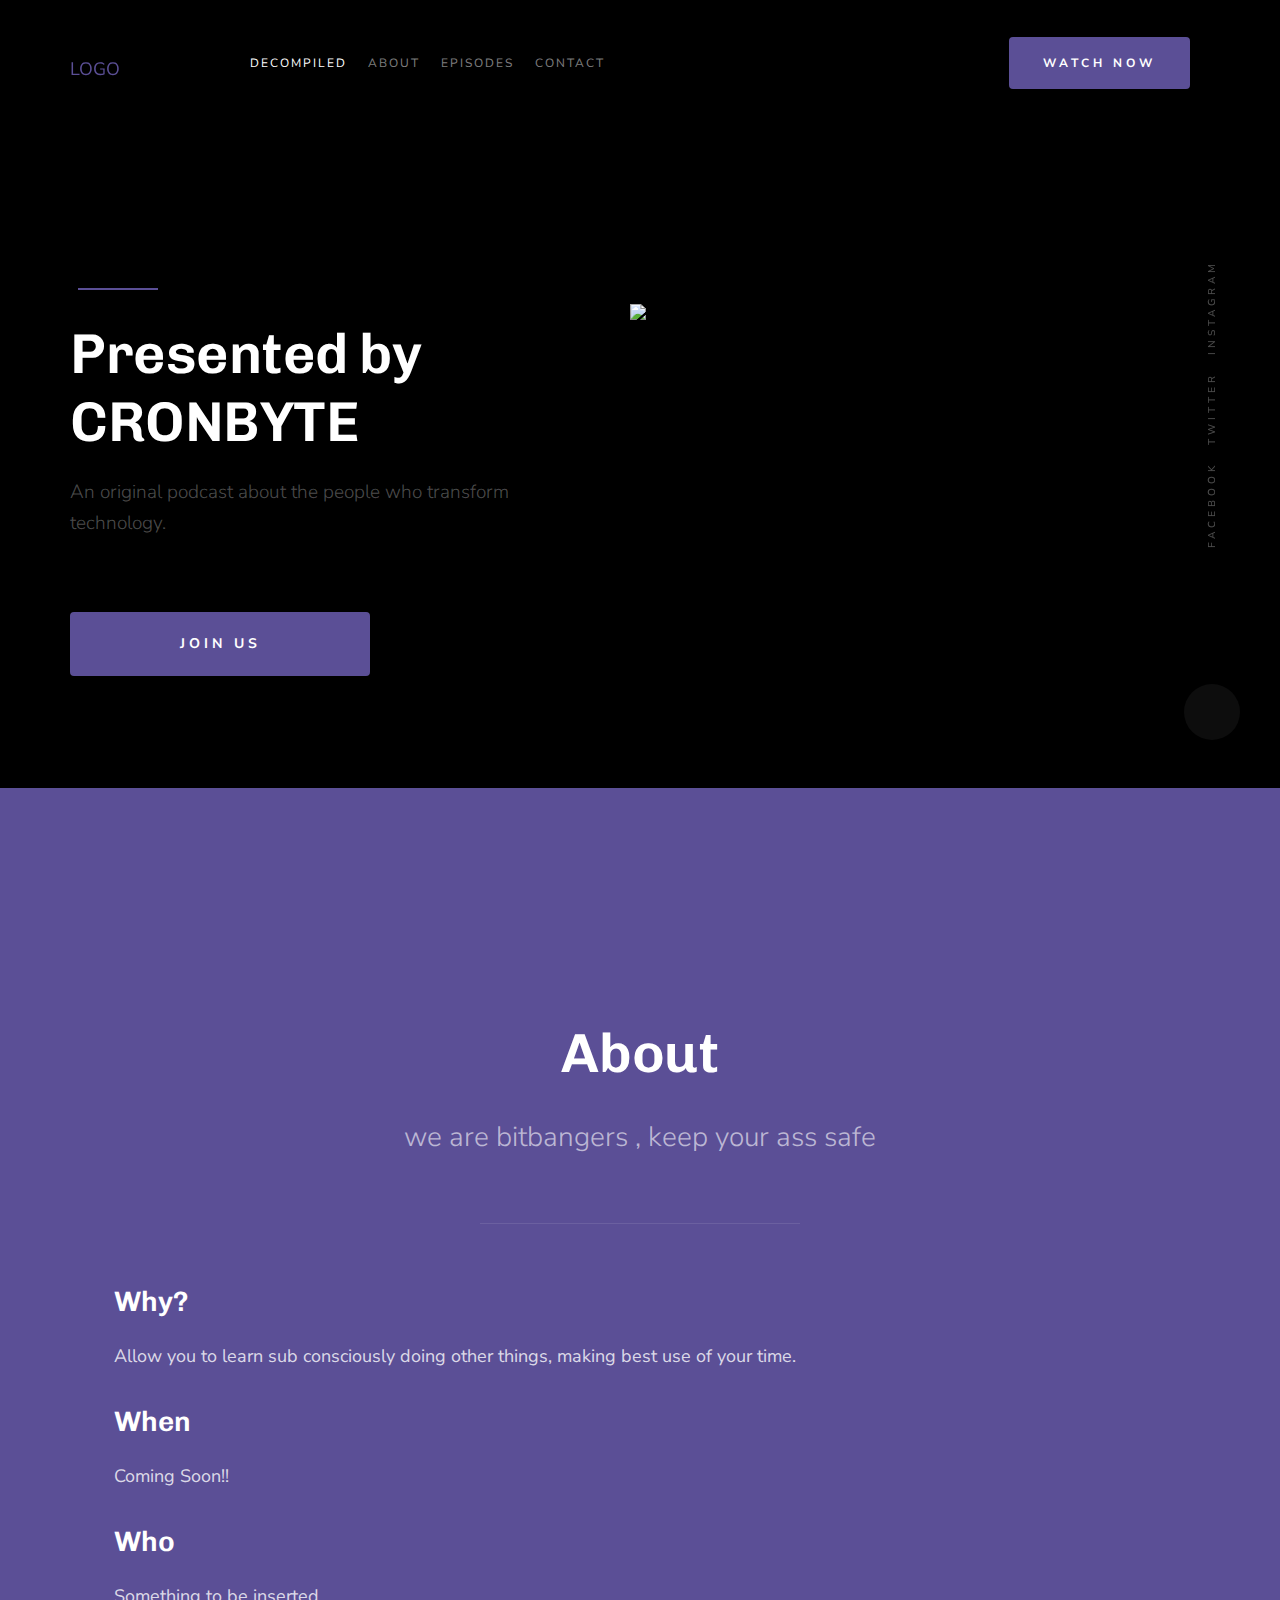
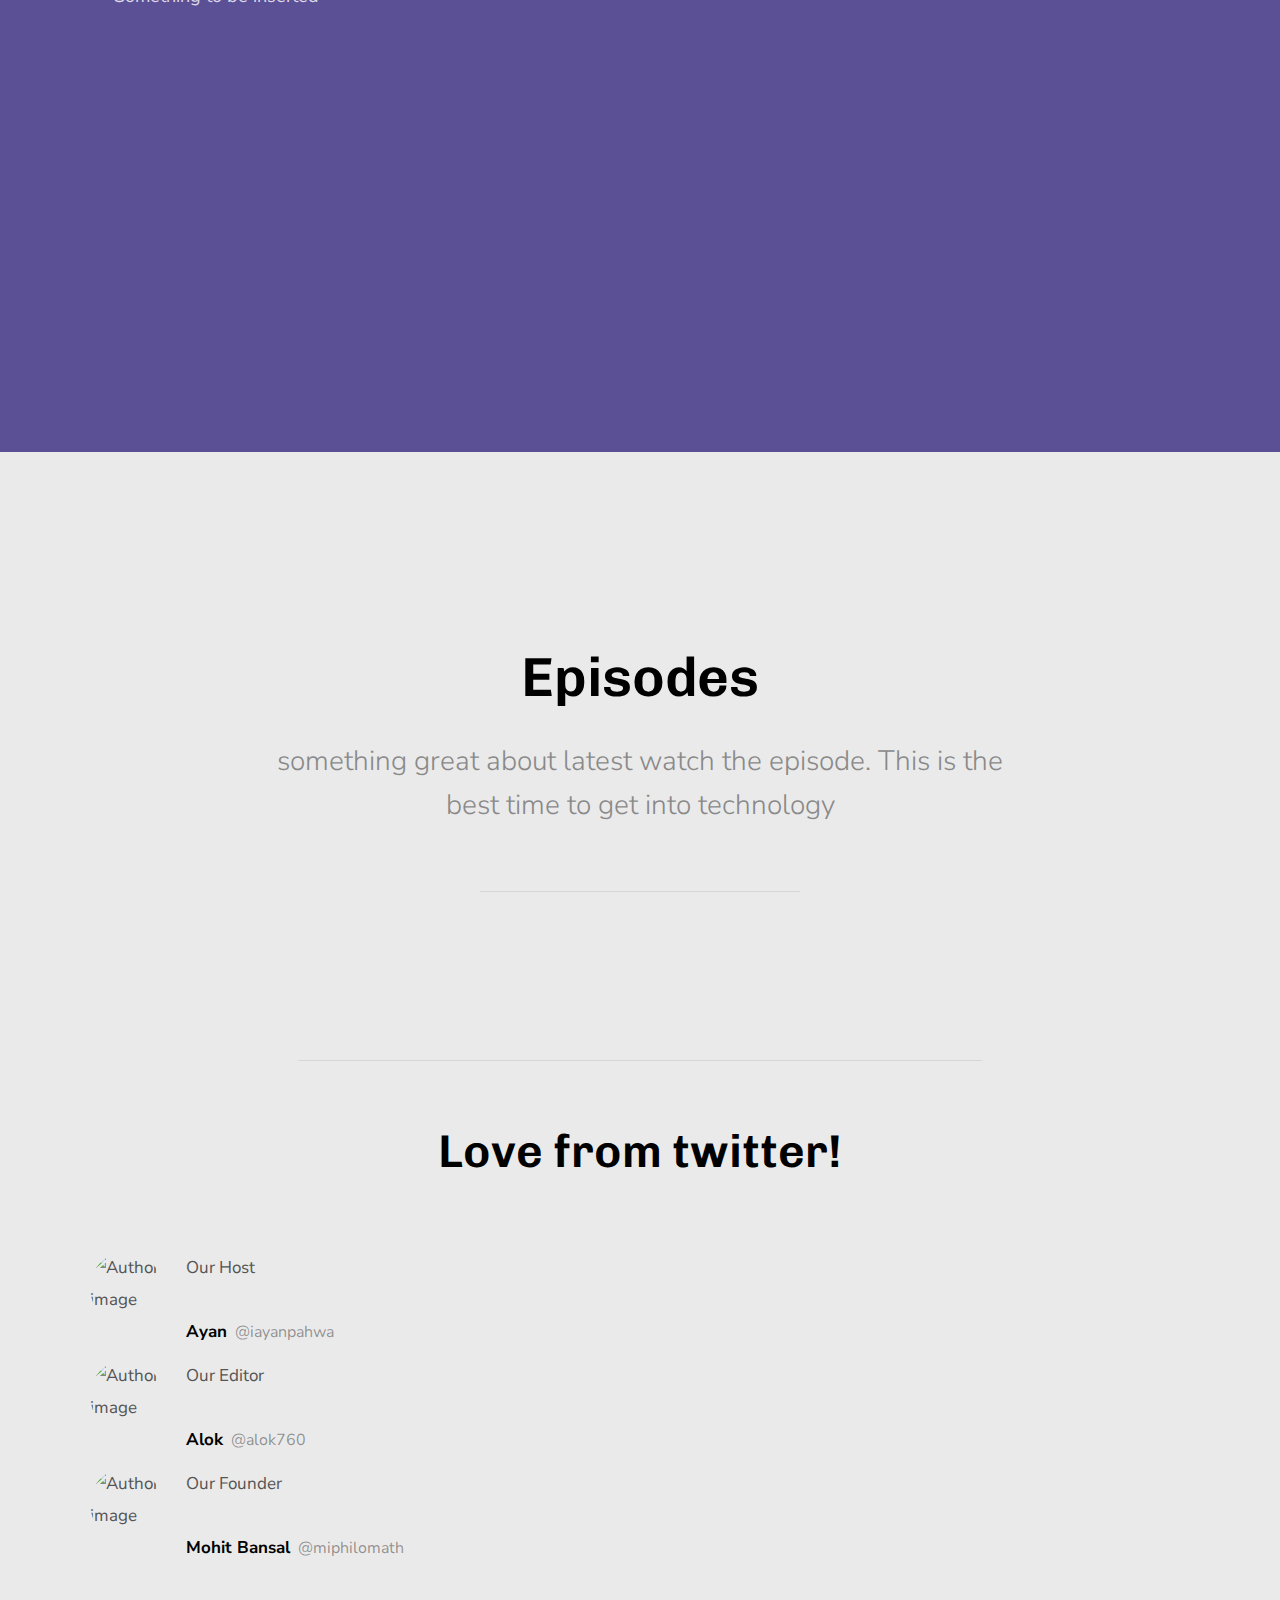
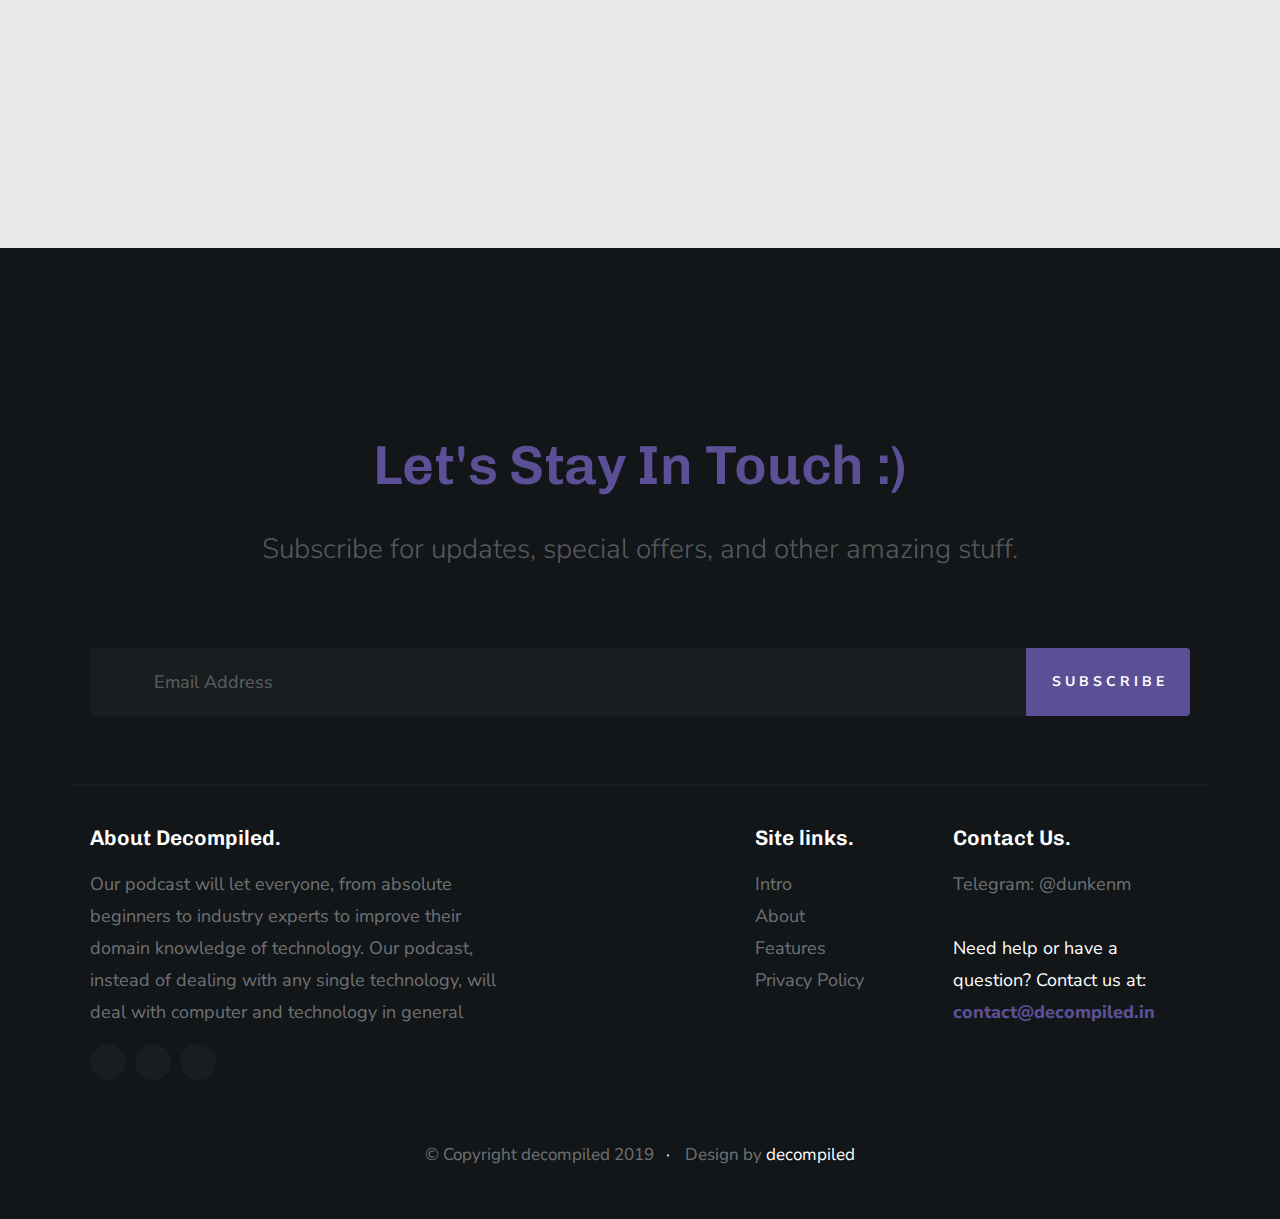
==== index.html @ 75416f49 "Social media Links hyperlinked" ====
<!DOCTYPE html>
<html class="no-js" lang="en">
<head>

    <!--- hey you inspecter , you are ugly go home and play pupg------>
  <!--  ================================================== -->
    <meta charset="utf-8">
    <title>Decompiled</title>
    <meta name="description" content="">
    <meta name="author" content="">

    <!-- mobile specific metas
    ================================================== -->
    <meta name="viewport" content="width=device-width, initial-scale=1">

    <!-- CSS
    ================================================== -->
    <link rel="stylesheet" href="css/base.css">
    <link rel="stylesheet" href="css/vendor.css">
    <link rel="stylesheet" href="css/main.css">

    <!-- script
    ================================================== -->
    <script src="js/modernizr.js"></script>
    <script src="js/pace.min.js"></script>



</head>

<body id="top">

    <!-- preloader
    ================================================== -->
    <div id="preloader">
        <div id="loader" class="dots-jump">
            <div></div>
            <div></div>
            <div></div>
        </div>
    </div>


    <!-- header
    ================================================== -->
    <header class="s-header">

        <div class="row">
            <div class="header-logo">
                <a class="site-logo" href="index.html">
                  LOGO
                  <!--  <img src="images/logo.png" alt="Homepage">-->
                </a>
            </div>

            <nav class="header-nav-wrap">
                <ul class="header-main-nav">
                    <li class="current"><a class="smoothscroll" href="#home" title="intro">Decompiled</a></li>
                    <li><a class="smoothscroll" href="#about" title="about">About</a></li>
                    <li><a class="smoothscroll" href="#features" title="features">Episodes</a></li>

                    <li><a class="smoothscroll" href="#download" title="download">Contact</a></li>
                </ul>

                <div class="header-cta">
                    <a href="#download" class="btn btn--primary header-cta__btn smoothscroll">Watch now</a>
                </div>
            </nav> <!-- end header-nav-wrap -->

            <a class="header-menu-toggle" href="#"><span>Menu</span></a>
        </div>

    </header> <!-- end header -->


    <!-- home
    ================================================== -->
    <section id="home" class="s-home target-section" data-parallax="scroll" data-image-src="images/hero-bg.jpg" data-natural-width=3000 data-natural-height=2000 data-position-y=center>

        <div class="shadow-overlay"></div>

        <div class="home-content">

            <div class="row home-content__main">

                <div class="home-content__left">
                    <h1>
                      Presented by CRONBYTE
                    </h1>

                    <h3>
                      An original podcast about the people who transform technology.

                    </h3>

                    <div class="home-content__btn-wrap">
                        <a href="#download" class="btn btn--primary home-content__btn smoothscroll">
                            Join us
                        </a>
                    </div>
                </div> <!-- end home-content__left-->

                <div class="home-content__right">
                    <img src="images/logo.png" srcset="images/logo.png 1x, logo.png 2x">
                </div> <!-- end home-content__right -->

            </div> <!-- end home-content__main -->

            <ul class="home-content__social">
                <li><a href="https://www.facebook.com/groups/decompiled.pod">Facebook</a></li>
                <li><a href="https://www.twitter.com/decompiled_pod">twitter</a></li>
                <li><a href="https://www.instagram.com/decompiled_pod">Instagram</a></li>
            </ul>

        </div> <!-- end home-content -->

        <a href="#about" class="home-scroll smoothscroll">
            <span class="home-scroll__text">Scroll</span>
            <span class="home-scroll__icon"></span>
        </a>

    </section> <!-- end s-home -->


    <!-- about
    ================================================== -->
    <section id="about" class="s-about target-section">

        <div class="row section-header has-bottom-sep" data-aos="fade-up">
            <div class="col-full">
                <h1 class="display-1">
                    About
                </h1>
                <p class="lead">
                  we are bitbangers , keep your ass safe
                </p>
            </div>
        </div> <!-- end section-header -->

        <div class="row wide about-desc" data-aos="fade-up">

            <div class="col-full slick-slider about-desc__slider">

                <div class="about-desc__slide">
                    <h3 class="item-title"> Why?</h3>

                    <p>
                    Allow you to learn sub consciously doing other things, making best use of your time.
                    </p>
                </div>  <!-- end about-desc__slide -->

                <div class="about-desc__slide">
                    <h3 class="item-title">When</h3>

                    <p>
                    Coming Soon!!
                    </p>
                </div>  <!-- end about-desc__slide -->

                <div class="about-desc__slide">
                    <h3 class="item-title">Who</h3>

                    <p>
                    Something to be inserted
                    </p>
                </div>  <!-- end about-desc__slide -->

            </div> <!-- end about-desc__slider -->

        </div> <!-- end about-desc -->

    </section> <!-- end s-about -->


    <!-- about-how
    ================================================== -->


    <section id="features" class="s-features target-section">

        <div class="row section-header has-bottom-sep" data-aos="fade-up">
            <div class="col-full">
                <h1 class="display-1">
Episodes
                </h1>
                <p class="lead">
                  something great about latest watch the episode.
This is the best time to get into technology
                </p>
            </div>
        </div> <!-- end section-header -->

        <div class="row features block-1-3 block-m-1-2">






        </div> <!-- end features -->








        <div class="testimonials-wrap" data-aos="fade-up">

            <div class="row">
                <div class="col-full testimonials-header">
                    <h2 class="display-2"> Love from twitter!</h2>
                </div>
            </div>

            <div class="row testimonials">

                <div class="col-full slick-slider testimonials__slider">

                    <div class="testimonials__slide">
                        <img src="images/avatars/user-03.jpg" alt="Author image" class="testimonials__avatar">

                        <p>Our Host</p>

                        <div class="testimonials__author">
                            <span class="testimonials__name">Ayan</span>
                            <a href="https://www.twitter.com/iayanpahwa" class="testimonials__link">@iayanpahwa</a>
                        </div>
                    </div> <!-- end testimonials__slide -->

                    <div class="testimonials__slide">
                        <img src="images/avatars/user-05.jpg" alt="Author image" class="testimonials__avatar">

                        <p>Our Editor</p>

                        <div class="testimonials__author">
                            <span class="testimonials__name">Alok</span>
                            <a href="https://www.twitter.com/alok760" class="testimonials__link">@alok760</a>
                        </div>
                    </div> <!-- end testimonials__slide -->

                    <div class="testimonials__slide">
                        <img src="images/avatars/user-01.jpg" alt="Author image" class="testimonials__avatar">

                        <p>Our Founder</p>

                        <div class="testimonials__author">
                            <span class="testimonials__name">Mohit Bansal</span>
                            <a href="https://www.twitter.com/miphilomath" class="testimonials__link">@miphilomath</a>
                        </div>
                    </div> <!-- end testimonials__slide -->

                </div> <!-- end testimonials__slider -->

            </div> <!-- end testimonials -->

        </div> <!-- end testimonials-wrap -->

    </section> <!-- end s-features -->



    <section id="download" >
    </section>





    <!-- footer
    ================================================== -->
    <footer class="s-footer footer">


        <div class="row section-header align-center">
            <div class="col-full">
                <h1 class="display-1">
                    Let's Stay In Touch :)
                </h1>
                <p class="lead">
                Subscribe for updates, special offers, and other amazing stuff.
                </p>
            </div>
        </div> <!-- end section-header -->

        <div class="row footer__top">

            <div class="col-full footer__subscribe end">
                <div class="subscribe-form">
                    <form id="mc-form" class="group" novalidate="true">

                        <input type="email" value="" name="EMAIL" class="email" id="mc-email" placeholder="Email Address" required="">

                        <input type="submit" name="subscribe" value="Subscribe">

                        <label for="mc-email" class="subscribe-message"></label>

                    </form>
                </div>
            </div>

        </div> <!-- end footer__top -->

        <div class="row footer__bottom">

            <div class="footer__about col-five tab-full left">

                <h4>About Decompiled.</h4>

                <p>
                Our podcast will let everyone, from absolute beginners to industry experts to
                improve their domain knowledge of technology. Our podcast, instead of dealing with
                any single technology, will deal with computer and technology in general
                </p>

                <ul class="footer__social">
                    <li><a href="https://www.facebook.com/groups/decompiled.pod"><i class="fab fa-facebook-f" aria-hidden="true"></i></a></li>
                    <li><a href="https://www.instagram.com/decompiled_pod"><i class="fab fa-twitter" aria-hidden="true"></i></a></li>
                    <li><a href="https://www.twitter.com/decompiled_pod"><i class="fab fa-instagram" aria-hidden="true"></i></a></li>
                </ul>
            </div>

            <div class="col-five md-seven tab-full right end">
                <div class="row">

                    <div class="footer__site-links col-five mob-full">
                        <h4>Site links.</h4>

                        <ul class="footer__site-links">
                            <li><a href="#home" class="smoothscroll">Intro</a></li>
                            <li><a href="#about" class="smoothscroll">About</a></li>
                            <li><a href="#features" class="smoothscroll">Features</a></li>

                            <li><a href="#0">Privacy Policy</a></li>
                        </ul>
                    </div>

                    <div class="footer__contact col-seven mob-full">
                        <h4>Contact Us.</h4>

                        <p>
                        <!-- Phone: (+63) 555 1212 <br> -->
                        Telegram: @dunkenm <a href="https://t.me/dunkenm">
                        </p>
                        <p>
                        Need help or have a question? Contact us at: <br>
                        <a href="mailto:contact@decompiled.in" class="footer__mail-link">contact@decompiled.in</a>
                        </p>
                    </div>

                </div>
            </div>

            <div class="col-full ss-copyright">
                <span>&copy; Copyright decompiled 2019</span>
                <span>Design by <a href="decompiled.in">decompiled</a></span>
            </div>

        </div> <!-- end footer__bottom -->

        <div class="go-top">
            <a class="smoothscroll" title="Back to Top" href="#top"></a>
        </div>

    </footer> <!-- end s-footer -->


    <!-- Java Script
    ================================================== -->
    <script src="js/jquery-3.2.1.min.js"></script>
    <script src="js/plugins.js"></script>
    <script src="js/main.js"></script>

</body>
---- css/base.css ----
@import url("https://fonts.googleapis.com/css?family=Nunito+Sans:300,400,500,600,700|Chivo:300,400,700,700i,900");
@import url("font-awesome/css/fontawesome-all.css");
@import url("micons/micons.css");



/* ===================================================================
 * # normalize
 * normalize.css v5.0.0 | MIT License |
 * github.com/necolas/normalize.css
 *
 * ------------------------------------------------------------------- */
html {
  font-family: sans-serif;
  line-height: 1.15;
  -ms-text-size-adjust: 100%;
  -webkit-text-size-adjust: 100%;
}

body {
  margin: 0;
}

article,
aside,
footer,
header,
nav,
section {
  display: block;
}

h1 {
  font-size: 2em;
  margin: 0.67em 0;
}

figcaption,
figure,
main {
  display: block;
}

figure {
  margin: 1em 40px;
}

hr {
  box-sizing: content-box;
  height: 0;
  overflow: visible;
}

pre {
  font-family: monospace, monospace;
  font-size: 1em;
}

a {
  background-color: transparent;
  -webkit-text-decoration-skip: objects;
}

a:active,
a:hover {
  outline-width: 0;
}

abbr[title] {
  border-bottom: none;
  text-decoration: underline;
  text-decoration: underline dotted;
}

b,
strong {
  font-weight: inherit;
}

b,
strong {
  font-weight: bolder;
}

code,
kbd,
samp {
  font-family: monospace, monospace;
  font-size: 1em;
}

dfn {
  font-style: italic;
}

mark {
  background-color: #ff0;
  color: #000;
}

small {
  font-size: 80%;
}

sub,
sup {
  font-size: 75%;
  line-height: 0;
  position: relative;
  vertical-align: baseline;
}

sub {
  bottom: -0.25em;
}

sup {
  top: -0.5em;
}

audio,
video {
  display: inline-block;
}

audio:not([controls]) {
  display: none;
  height: 0;
}

img {
  border-style: none;
}

svg:not(:root) {
  overflow: hidden;
}

button,
input,
optgroup,
select,
textarea {
  font-family: sans-serif;
  font-size: 100%;
  line-height: 1.15;
  margin: 0;
}

button,
input {
  overflow: visible;
}

button,
select {
  text-transform: none;
}

button,
html [type="button"],
[type="reset"],
[type="submit"] {
  -webkit-appearance: button;
}

button::-moz-focus-inner,
[type="button"]::-moz-focus-inner,
[type="reset"]::-moz-focus-inner,
[type="submit"]::-moz-focus-inner {
  border-style: none;
  padding: 0;
}

button:-moz-focusring,
[type="button"]:-moz-focusring,
[type="reset"]:-moz-focusring,
[type="submit"]:-moz-focusring {
  outline: 1px dotted ButtonText;
}

fieldset {
  border: 1px solid #c0c0c0;
  margin: 0 2px;
  padding: 0.35em 0.625em 0.75em;
}

legend {
  box-sizing: border-box;
  color: inherit;
  display: table;
  max-width: 100%;
  padding: 0;
  white-space: normal;
}

progress {
  display: inline-block;
  vertical-align: baseline;
}

textarea {
  overflow: auto;
}

[type="checkbox"],
[type="radio"] {
  box-sizing: border-box;
  padding: 0;
}

[type="number"]::-webkit-inner-spin-button,
[type="number"]::-webkit-outer-spin-button {
  height: auto;
}

[type="search"] {
  -webkit-appearance: textfield;
  outline-offset: -2px;
}

[type="search"]::-webkit-search-cancel-button,
[type="search"]::-webkit-search-decoration {
  -webkit-appearance: none;
}

::-webkit-file-upload-button {
  -webkit-appearance: button;
  font: inherit;
}

details,
menu {
  display: block;
}

summary {
  display: list-item;
}

canvas {
  display: inline-block;
}

template {
  display: none;
}

[hidden] {
  display: none;
}



/* ===================================================================
 * # basic/base setup styles
 *
 * ------------------------------------------------------------------- */
html {
  font-size: 62.5%;
  box-sizing: border-box;
}

*,
*::before,
*::after {
  box-sizing: inherit;
}

body {
  font-weight: normal;
  line-height: 1;
  word-wrap: break-word;
  text-rendering: optimizeLegibility;
  -webkit-overflow-scrolling: touch;
  -webkit-text-size-adjust: none;
}

body,
input,
button {
  -moz-osx-font-smoothing: grayscale;
  -webkit-font-smoothing: antialiased;
}


/* -------------------------------------------------------------------
 * ## Media
 * ------------------------------------------------------------------- */
img,
video {
  max-width: 100%;
  height: auto;
}


/* -------------------------------------------------------------------
 * ## Typography resets
 * ------------------------------------------------------------------- */
div, dl, dt, dd, ul, ol, li, h1, h2, h3, h4, h5, h6, pre, form, p, blockquote, th, td {
  margin: 0;
  padding: 0;
}

h1, h2, h3, h4, h5, h6 {
  -webkit-font-smoothing: auto;
  -webkit-font-smoothing: antialiased;
  -webkit-font-variant-ligatures: common-ligatures;
  -moz-font-variant-ligatures: common-ligatures;
  font-variant-ligatures: common-ligatures;
  text-rendering: optimizeLegibility;
}

em,
i {
  font-style: italic;
  line-height: inherit;
}

strong,
b {
  font-weight: bold;
  line-height: inherit;
}

small {
  font-size: 60%;
  line-height: inherit;
}

ol,
ul {
  list-style: none;
}

li {
  display: block;
}


/* -------------------------------------------------------------------
 * ## links
 * ------------------------------------------------------------------- */
a {
  text-decoration: none;
  line-height: inherit;
}

a img {
  border: none;
}


/* -------------------------------------------------------------------
 * ## inputs
 * ------------------------------------------------------------------- */
fieldset {
  margin: 0;
  padding: 0;
}

input[type="email"],
input[type="number"],
input[type="search"],
input[type="text"],
input[type="tel"],
input[type="url"],
input[type="password"],
textarea {
  -webkit-appearance: none;
  -moz-appearance: none;
  -ms-appearance: none;
  -o-appearance: none;
  appearance: none;
}



/* ===================================================================
 * # grid
 *
 * ------------------------------------------------------------------- */
.row {
  width: 89%;
  max-width: 1200px;
  margin: 0 auto;
}

.row:after {
  content: "";
  display: table;
  clear: both;
}

.row .row {
  width: auto;
  max-width: none;
  margin-left: -20px;
  margin-right: -20px;
}

/* column blocks
 * -------------------------------------- */
[class*="col-"] {
  float: left;
  padding: 0 20px;
}

[class*="col-"] + [class*="col-"].end {
  float: right;
}

.collapse > [class*="col-"],
[class*="col-"].collapse {
  padding: 0;
}

/* column width classes
 * -------------------------------------- */
.col-one {
  width: 8.33333%;
}

.col-two,
.col-1-6 {
  width: 16.66667%;
}

.col-three,
.col-1-4 {
  width: 25%;
}

.col-four,
.col-1-3 {
  width: 33.33333%;
}

.col-five {
  width: 41.66667%;
}

.col-six,
.col-1-2 {
  width: 50%;
}

.col-seven {
  width: 58.33333%;
}

.col-eight,
.col-2-3 {
  width: 66.66667%;
}

.col-nine,
.col-3-4 {
  width: 75%;
}

.col-ten,
.col-5-6 {
  width: 83.33333%;
}

.col-eleven {
  width: 91.66667%;
}

.col-twelve,
.col-full {
  width: 100%;
}


/* -------------------------------------------------------------------
 * ## medium size devices
 * ------------------------------------------------------------------- */
@media only screen and (max-width:1200px) {
  .row .row {
    margin-left: -16px;
    margin-right: -16px;
  }

  [class*="col-"] {
    padding: 0 16px;
  }

  .md-one {
    width: 8.33333%;
  }

  .md-two,
  .md-1-6 {
    width: 16.66667%;
  }

  .md-three,
  .md-1-4 {
    width: 25%;
  }

  .md-four,
  .md-1-3 {
    width: 33.33333%;
  }

  .md-five {
    width: 41.66667%;
  }

  .md-six,
  .md-1-2 {
    width: 50%;
  }

  .md-seven {
    width: 58.33333%;
  }

  .md-eight,
  .md-2-3 {
    width: 66.66667%;
  }

  .md-nine,
  .md-3-4 {
    width: 75%;
  }

  .md-ten,
  .md-5-6 {
    width: 83.33333%;
  }

  .md-eleven {
    width: 91.66667%;
  }

  .md-twelve,
  .md-full {
    width: 100%;
  }

}


/* -------------------------------------------------------------------
 * ## tablets
 * ------------------------------------------------------------------- */
@media only screen and (max-width:800px) {
  .row {
    width: 90%;
  }

  .tab-1-4 {
    width: 25%;
  }

  .tab-1-3 {
    width: 33.33333%;
  }

  .tab-1-2 {
    width: 50%;
  }

  .tab-2-3 {
    width: 66.66667%;
  }

  .tab-3-4 {
    width: 75%;
  }

  .tab-full {
    width: 100%;
  }

  .hide-on-tablet {
    display: none;
  }

}


/* -------------------------------------------------------------------
 * ## mobile devices
 * ------------------------------------------------------------------- */
@media only screen and (max-width:600px) {
  .row {
    width: auto;
    padding-left: 25px;
    padding-right: 25px;
  }

  .row .row {
    margin-left: -10px;
    margin-right: -10px;
    padding-left: 0;
    padding-right: 0;
  }

  [class*="col-"] {
    padding: 0 10px;
  }

  .mob-1-4 {
    width: 25%;
  }

  .mob-1-3 {
    width: 33.33333%;
  }

  .mob-1-2 {
    width: 50%;
  }

  .mob-2-3 {
    width: 66.66667%;
  }

  .mob-3-4 {
    width: 75%;
  }

  .mob-full {
    width: 100%;
  }

  .hide-on-mobile {
    display: none;
  }

}


/* -------------------------------------------------------------------
 * ## small mobile devices
 * ------------------------------------------------------------------- */

/* stack columns on small mobile devices
 * ------------------------------------------------------------------- */
@media only screen and (max-width:400px) {
  .row .row {
    margin-left: 0;
    margin-right: 0;
  }

  [class*="col-"]:not(.col-block) {
    width: 100% !important;
    float: none !important;
    clear: both !important;
    margin-left: 0;
    margin-right: 0;
    padding: 0;
  }

  [class*="col-"] + [class*="col-"].end {
    float: none;
  }

  .stack .col-block {
    width: 100% !important;
    float: none !important;
    clear: both !important;
    margin-left: 0;
    margin-right: 0;
    padding: 0;
  }

}



/* ===================================================================
 * # block grids
 * ------------------------------------------------------------------- */

/* Equally-sized columns define at row level
 * ------------------------------------------------------------------- */
[class*="block-"]:after {
  content: "";
  display: table;
  clear: both;
}

.block-1-6 .col-block {
  width: 16.66667%;
}

.block-1-5 .col-block {
  width: 20%;
}

.block-1-4 .col-block {
  width: 25%;
}

.block-1-3 .col-block {
  width: 33.33333%;
}

.block-1-2 .col-block {
  width: 50%;
}

/**
 * Clearing for block grid columns. Allow columns with
 * different heights to align properly.
 */
.block-1-6 .col-block:nth-child(6n+1),
.block-1-5 .col-block:nth-child(5n+1),
.block-1-4 .col-block:nth-child(4n+1),
.block-1-3 .col-block:nth-child(3n+1),
.block-1-2 .col-block:nth-child(2n+1) {
  clear: both;
}


/* -------------------------------------------------------------------
 * ## medium size devices
 * ------------------------------------------------------------------- */
@media only screen and (max-width:1200px) {
  .block-m-1-6 .col-block {
    width: 16.66667%;
  }

  .block-m-1-5 .col-block {
    width: 20%;
  }

  .block-m-1-4 .col-block {
    width: 25%;
  }

  .block-m-1-3 .col-block {
    width: 33.33333%;
  }

  .block-m-1-2 .col-block {
    width: 50%;
  }

  .block-m-full .col-block {
    width: 100%;
    clear: both;
  }

  [class*="block-m-"] .col-block:nth-child(n) {
    clear: none;
  }

  .block-m-1-6 .col-block:nth-child(6n+1),
  .block-m-1-5 .col-block:nth-child(5n+1),
  .block-m-1-4 .col-block:nth-child(4n+1),
  .block-m-1-3 .col-block:nth-child(3n+1),
  .block-m-1-2 .col-block:nth-child(2n+1) {
    clear: both;
  }

}


/* -------------------------------------------------------------------
 * ## tablets
 * ------------------------------------------------------------------- */
@media only screen and (max-width:800px) {
  .block-tab-1-6 .col-block {
    width: 16.66667%;
  }

  .block-tab-1-5 .col-block {
    width: 20%;
  }

  .block-tab-1-4 .col-block {
    width: 25%;
  }

  .block-tab-1-3 .col-block {
    width: 33.33333%;
  }

  .block-tab-1-2 .col-block {
    width: 50%;
  }

  .block-tab-full .col-block {
    width: 100%;
    clear: both;
  }

  [class*="block-tab-"] .col-block:nth-child(n) {
    clear: none;
  }

  .block-tab-1-6 .col-block:nth-child(6n+1),
  .block-tab-1-5 .col-block:nth-child(5n+1),
  .block-tab-1-4 .col-block:nth-child(4n+1),
  .block-tab-1-3 .col-block:nth-child(3n+1),
  .block-tab-1-2 .col-block:nth-child(2n+1) {
    clear: both;
  }

}


/* -------------------------------------------------------------------
 * ## mobile devices
 * ------------------------------------------------------------------- */
@media only screen and (max-width:600px) {
  .block-mob-1-6 .col-block {
    width: 16.66667%;
  }

  .block-mob-1-5 .col-block {
    width: 20%;
  }

  .block-mob-1-4 .col-block {
    width: 25%;
  }

  .block-mob-1-3 .col-block {
    width: 33.33333%;
  }

  .block-mob-1-2 .col-block {
    width: 50%;
  }

  .block-mob-full .col-block {
    width: 100%;
    clear: both;
  }

  [class*="block-mob-"] .col-block:nth-child(n) {
    clear: none;
  }

  .block-mob-1-6 .col-block:nth-child(6n+1),
  .block-mob-1-5 .col-block:nth-child(5n+1),
  .block-mob-1-4 .col-block:nth-child(4n+1),
  .block-mob-1-3 .col-block:nth-child(3n+1),
  .block-mob-1-2 .col-block:nth-child(2n+1) {
    clear: both;
  }

}



/* ===================================================================
 * # MISC
 *
 * ------------------------------------------------------------------- */
.group:after {
  content: "";
  display: table;
  clear: both;
}

/* Misc Helper Styles
 * -------------------------------------- */
.is-hidden {
  display: none;
}

.is-invisible {
  visibility: hidden;
}

.antialiased {
  -webkit-font-smoothing: antialiased;
  -moz-osx-font-smoothing: grayscale;
}

.overflow-hidden {
  overflow: hidden;
}

.remove-bottom {
  margin-bottom: 0;
}

.half-bottom {
  margin-bottom: 1.6rem !important;
}

.add-bottom {
  margin-bottom: 3.2rem !important;
}

.no-border {
  border: none;
}

.full-width {
  width: 100%;
}

.text-center {
  text-align: center;
}

.text-left {
  text-align: left;
}

.text-right {
  text-align: right;
}

.pull-left {
  float: left;
}

.pull-right {
  float: right;
}

.align-center {
  margin-left: auto;
  margin-right: auto;
  text-align: center;
}

/*# sourceMappingURL=base.css.map */
---- css/main.css ----
@charset "UTF-8";


html {
  font-size: 10px;
}

@media only screen and (max-width:400px) {
  html {
    font-size: 9.444444444444444px;
  }

}

html,
body {
  height: 100%;
}

body {
  background: #121619;
  font-family: "Nunito Sans", sans-serif;
  font-size: 1.8rem;
  font-style: normal;
  font-weight: normal;
  line-height: 1.778;
  color: #545454;
  margin: 0;
  padding: 0;
}


/* -------------------------------------------------------------------
 * ## links
 * ------------------------------------------------------------------- */
a {
  color: #5b4f96;
  -webkit-transition: all 0.3s ease-in-out;
  transition: all 0.3s ease-in-out;
}

a:hover,
a:focus,
a:active {
  color: #000000;
}

a:hover,
a:active {
  outline: 0;
}



/* ===================================================================
 * # typography & general theme styles
 *
 * ------------------------------------------------------------------- */
h1, h2, h3, h4, h5, h6, .h1, .h2, .h3, .h4, .h5, .h6 {
  font-family: "Chivo", sans-serif;
  font-weight: 600;
  color: #000000;
  text-rendering: optimizeLegibility;
}

h1, .h1, h2, .h2, h3, .h3, h4, .h4 {
  margin-top: 6rem;
  margin-bottom: 1.6rem;
}

@media only screen and (max-width:600px) {
  h1, .h1, h2, .h2, h3, .h3, h4, .h4 {
    margin-top: 5.6rem;
  }
}

h5, .h5, h6, .h6 {
  margin-top: 4.8rem;
  margin-bottom: 1.2rem;
}

@media only screen and (max-width:600px) {
  h5, .h5, h6, .h6 {
    margin-top: 4rem;
    margin-bottom: 0.8rem;
  }
}

h1, .h1 {
  font-size: 3.6rem;
  line-height: 1.222;
  letter-spacing: -.05rem;
}

@media only screen and (max-width:600px) {
  h1, .h1 {
    font-size: 3.3rem;
    letter-spacing: -.07rem;
  }
}

h2, .h2 {
  font-size: 3rem;
  line-height: 1.2;
}

h3, .h3 {
  font-size: 2.4rem;
  line-height: 1.333;
}

h4, .h4 {
  font-size: 2.1rem;
  line-height: 1.333;
}

h5, .h5 {
  font-size: 1.8rem;
  line-height: 1.333;
}

h6, .h6 {
  font-size: 1.6rem;
  line-height: 1.25;
  text-transform: uppercase;
  letter-spacing: .16rem;
}

p img {
  margin: 0;
}

p.lead {
  font-family: "Nunito Sans", sans-serif;
  font-weight: 300;
  font-size: 2.8rem;
  line-height: 1.571;
  margin-bottom: 3.6rem;
  color: #898989;
}

@media only screen and (max-width:1200px) {
  p.lead {
    font-size: 2.6rem;
  }

}

@media only screen and (max-width:800px) {
  p.lead {
    font-size: 2.4rem;
  }

}

em,
i,
strong,
b {
  font-size: inherit;
  line-height: inherit;
}

em,
i {
  font-family: "Nunito Sans", sans-serif;
  font-style: italic;
}

strong,
b {
  font-family: "Nunito Sans", sans-serif;
  font-weight: 700;
}

small {
  font-size: 1.2rem;
  line-height: inherit;
}

blockquote {
  margin: 3.2rem 0;
  padding-left: 4.8rem;
  position: relative;
}

blockquote:before {
  content: "\201C";
  font-size: 10rem;
  line-height: 0px;
  margin: 0;
  color: #c2c2c2;
  color: #5b4f96;
  font-family: Arial, Sans-serif;
  position: absolute;
  top: 4.4rem;
  left: -6px;
}

blockquote p {
  font-family: "Nunito Sans", sans-serif;
  font-weight: 400;
  padding: 0;
  font-size: 2.6rem;
  line-height: 1.692;
  color: #000000;
}

blockquote cite {
  display: block;
  font-family: "Nunito Sans", sans-serif;
  font-style: normal;
  font-size: 1.6rem;
  line-height: 1.25;
}

blockquote cite:before {
  content: "\2014 \0020";
}

blockquote cite,
blockquote cite a,
blockquote cite a:visited {
  color: #898989;
  border: none;
}

abbr {
  font-family: "Nunito Sans", sans-serif;
  font-weight: 700;
  font-variant: small-caps;
  text-transform: lowercase;
  letter-spacing: .05rem;
  color: #898989;
}

var,
kbd,
samp,
code,
pre {
  font-family: Consolas, "Andale Mono", Courier, "Courier New", monospace;
}

pre {
  padding: 2.4rem 3.2rem 3.2rem;
  background: #eaeaea;
  overflow-x: auto;
}

code {
  font-size: 1.4rem;
  margin: 0 .2rem;
  padding: .3rem .7rem;
  white-space: nowrap;
  background: #eaeaea;
  border: 1px solid #d6d6d6;
  color: #000000;
  border-radius: 4px;
}

pre > code {
  display: block;
  white-space: pre;
  line-height: 2;
  padding: 0;
  margin: 0;
}

pre.prettyprint > code {
  border: none;
}

del {
  text-decoration: line-through;
}

abbr[title],
dfn[title] {
  border-bottom: 1px dotted;
  cursor: help;
  text-decoration: none;
}

mark {
  background: #00f0bc;
  color: #000000;
}

hr {
  border: solid #eaeaea;
  border-width: 1px 0 0;
  clear: both;
  margin: 2.4rem 0 1.6rem;
  height: 0;
}


/* -------------------------------------------------------------------
 * ## Lists
 * ------------------------------------------------------------------- */
ol {
  list-style: decimal;
}

ul {
  list-style: disc;
}

li {
  display: list-item;
}

ol,
ul {
  margin-left: 1.6rem;
}

ul li {
  padding-left: .4rem;
}

ul ul,
ul ol,
ol ol,
ol ul {
  margin: .8rem 0 .8rem 1.6rem;
}

ul.disc li {
  display: list-item;
  list-style: none;
  padding: 0 0 0 .8rem;
  position: relative;
}

ul.disc li::before {
  content: "";
  display: inline-block;
  width: 8px;
  height: 8px;
  border-radius: 50%;
  background: #5b4f96;
  position: absolute;
  left: -16px;
  top: 11px;
  vertical-align: middle;
}

dt {
  margin: 0;
  color: #5b4f96;
}

dd {
  margin: 0 0 0 2rem;
}


/* -------------------------------------------------------------------
 * ## responsive video container
 * ------------------------------------------------------------------- */
.video-container {
  position: relative;
  padding-bottom: 56.25%;
  height: 0;
  overflow: hidden;
}

.video-container iframe,
.video-container object,
.video-container embed,
.video-container video {
  position: absolute;
  top: 0;
  left: 0;
  width: 100%;
  height: 100%;
}


/* -------------------------------------------------------------------
 * ## floated image
 * ------------------------------------------------------------------- */
img.pull-right {
  margin: 1.2rem 0 0 2.8rem;
}

img.pull-left {
  margin: 1.2rem 2.8rem 0 0;
}


/* -------------------------------------------------------------------
 * ## tables
 * ------------------------------------------------------------------- */
table {
  border-width: 0;
  width: 100%;
  max-width: 100%;
  font-family: "Nunito Sans", sans-serif;
  border-collapse: collapse;
}

th,
td {
  padding: 1.6rem 3.2rem 1.5rem;
  text-align: left;
  border-bottom: 1px solid #eaeaea;
}

th {
  color: #000000;
  font-family: "Nunito Sans", sans-serif;
  font-weight: 700;
}

th:first-child,
td:first-child {
  padding-left: 0;
}

th:last-child,
td:last-child {
  padding-right: 0;
}

.table-responsive {
  overflow-x: auto;
  -webkit-overflow-scrolling: touch;
}


/* -------------------------------------------------------------------
 * ## Spacing
 * ------------------------------------------------------------------- */
fieldset,
button,
.btn {
  margin-bottom: 1.6rem;
}

input,
textarea,
select,
pre,
blockquote,
figure,
table,
p,
ul,
ol,
dl,
form,
.video-container,
.ss-custom-select {
  margin-bottom: 3.2rem;
}


/* -------------------------------------------------------------------
 * ## pace.js styles - minimal
 * ------------------------------------------------------------------- */
.pace {
  -webkit-pointer-events: none;
  pointer-events: none;
  -webkit-user-select: none;
  -moz-user-select: none;
  user-select: none;
}

.pace-inactive {
  display: none;
}

.pace .pace-progress {
  z-index: 900;
  background: #5b4f96;
  width: 100%;
  height: 4px;
  position: fixed;
  top: 0;
  right: 100%;
}

.oldie .pace {
  display: none;
}



/* ===================================================================
 * # preloader
 *
 * ------------------------------------------------------------------- */
#preloader {
  position: fixed;
  top: 0;
  left: 0;
  right: 0;
  bottom: 0;
  background: #121619;
  z-index: 800;
  height: 100vh;
  width: 100%;
  overflow: hidden;
}

.no-js #preloader,
.oldie #preloader {
  display: none;
}

#loader {
  position: absolute;
  left: 50%;
  top: 50%;
  width: 6px;
  height: 6px;
  padding: 0;
  display: inline-block;
  -webkit-transform: translate3d(-50%, -50%, 0);
  -ms-transform: translate3d(-50%, -50%, 0);
  transform: translate3d(-50%, -50%, 0);
}

#loader > div {
  content: "";
  background: #5b4f96;
  width: 6px;
  height: 6px;
  position: absolute;
  top: 0;
  left: 0;
  border-radius: 50%;
}

#loader > div:nth-of-type(1) {
  left: 15px;
}

#loader > div:nth-of-type(3) {
  left: -15px;
}

/* dots jump */
.dots-jump > div {
  -webkit-animation: dots-jump 1.2s infinite ease;
  animation: dots-jump 1.2s infinite ease;
  animation-delay: 0.2s;
}

.dots-jump > div:nth-of-type(1) {
  animation-delay: 0.4s;
}

.dots-jump > div:nth-of-type(3) {
  animation-delay: 0s;
}

@-webkit-keyframes dots-jump {
  0% {
    top: 0;
  }

  40% {
    top: -6px;
  }

  80% {
    top: 0;
  }

}

@keyframes dots-jump {
  0% {
    top: 0;
  }

  40% {
    top: -6px;
  }

  80% {
    top: 0;
  }

}

/* dots fade */
.dots-fade > div {
  -webkit-animation: dots-fade 1.6s infinite ease;
  animation: dots-fade 1.6s infinite ease;
  animation-delay: 0.4s;
}

.dots-fade > div:nth-of-type(1) {
  animation-delay: 0.8s;
}

.dots-fade > div:nth-of-type(3) {
  animation-delay: 0s;
}

@-webkit-keyframes dots-fade {
  0% {
    opacity: 1;
  }

  40% {
    opacity: 0.2;
  }

  80% {
    opacity: 1;
  }

}

@keyframes dots-fade {
  0% {
    opacity: 1;
  }

  40% {
    opacity: 0.2;
  }

  80% {
    opacity: 1;
  }

}

/* dots pulse */
.dots-pulse > div {
  -webkit-animation: dots-pulse 1.2s infinite ease;
  animation: dots-pulse 1.2s infinite ease;
  animation-delay: 0.2s;
}

.dots-pulse > div:nth-of-type(1) {
  animation-delay: 0.4s;
}

.dots-pulse > div:nth-of-type(3) {
  animation-delay: 0s;
}

@-webkit-keyframes dots-pulse {
  0% {
    -webkit-transform: scale(1);
    transform: scale(1);
  }

  40% {
    -webkit-transform: scale(1.1);
    transform: scale(1.3);
  }

  80% {
    -webkit-transform: scale(1);
    transform: scale(1);
  }

}

@keyframes dots-pulse {
  0% {
    -webkit-transform: scale(1);
    transform: scale(1);
  }

  40% {
    -webkit-transform: scale(1.1);
    transform: scale(1.3);
  }

  80% {
    -webkit-transform: scale(1);
    transform: scale(1);
  }

}



/* ===================================================================
 * # forms
 *
 * ------------------------------------------------------------------- */
fieldset {
  border: none;
}

input[type="email"],
input[type="number"],
input[type="search"],
input[type="text"],
input[type="tel"],
input[type="url"],
input[type="password"],
textarea,
select {
  display: block;
  height: 6.4rem;
  padding: 1.5rem 24px 1.5rem;
  border: 0;
  outline: none;
  color: #545454;
  font-family: "Nunito Sans", sans-serif;
  font-size: 1.6rem;
  line-height: 3.2rem;
  max-width: 100%;
  background-color: rgba(0, 0, 0, 0.1);
  border: 1px solid transparent;
  border-radius: 4px;
  -webkit-transition: all 0.3s ease-in-out;
  transition: all 0.3s ease-in-out;
}

.ss-custom-select {
  position: relative;
  padding: 0;
}

.ss-custom-select select {
  -webkit-appearance: none;
  -moz-appearance: none;
  -ms-appearance: none;
  -o-appearance: none;
  appearance: none;
  text-indent: 0.01px;
  text-overflow: '';
  margin: 0;
  line-height: 3rem;
  vertical-align: middle;
}

.ss-custom-select select option {
  padding-left: 2rem;
  padding-right: 2rem;
}

.ss-custom-select select::-ms-expand {
  display: none;
}

.ss-custom-select::after {
  border-bottom: 2px solid rgba(0, 0, 0, 0.5);
  border-right: 2px solid rgba(0, 0, 0, 0.5);
  content: '';
  display: block;
  height: 8px;
  width: 8px;
  margin-top: -7px;
  pointer-events: none;
  position: absolute;
  right: 2.4rem;
  top: 50%;
  -webkit-transform-origin: 66% 66%;
  -ms-transform-origin: 66% 66%;
  transform-origin: 66% 66%;
  -webkit-transform: rotate(45deg);
  -ms-transform: rotate(45deg);
  transform: rotate(45deg);
  -webkit-transition: all 0.15s ease-in-out;
  transition: all 0.15s ease-in-out;
}

/* IE9 and below */
.oldie .ss-custom-select::after {
  display: none;
}

textarea {
  min-height: 25.6rem;
}

input[type="email"]:focus,
input[type="number"]:focus,
input[type="search"]:focus,
input[type="text"]:focus,
input[type="tel"]:focus,
input[type="url"]:focus,
input[type="password"]:focus,
textarea:focus,
select:focus {
  color: #000000;
  box-shadow: 0 0 5px rgba(91, 79, 150, 0.8);
  border: 1px solid #5b4f96;
}

label,
legend {
  font-family: "Nunito Sans", sans-serif;
  font-weight: 700;
  font-size: 1.4rem;
  line-height: 2;
  margin-bottom: .8rem;
  color: #000000;
  display: block;
}

input[type="checkbox"],
input[type="radio"] {
  display: inline;
}

label > .label-text {
  display: inline-block;
  margin-left: 1rem;
  font-family: "Nunito Sans", sans-serif;
  line-height: inherit;
}

label > input[type="checkbox"],
label > input[type="radio"] {
  margin: 0;
  position: relative;
  top: .2rem;
}


/* -------------------------------------------------------------------
 * ## Style Placeholder Text
 * ------------------------------------------------------------------- */
::-webkit-input-placeholder {

  /* WebKit, Blink, Edge */
  color: #9c9c9c;
}

:-moz-placeholder {

  /* Mozilla Firefox 4 to 18 */
  color: #9c9c9c;
  opacity: 1;
}

::-moz-placeholder {

  /* Mozilla Firefox 19+ */
  color: #9c9c9c;
  opacity: 1;
}

:-ms-input-placeholder {

  /* Internet Explorer 10-11 */
  color: #9c9c9c;
}

::-ms-input-placeholder {

  /* Microsoft Edge */
  color: #9c9c9c;
}

::placeholder {

  /* Most modern browsers support this now. */
  color: #9c9c9c;
}

.placeholder {
  color: #9c9c9c !important;
}


/* -------------------------------------------------------------------
 * ## Change Autocomplete styles in Chrome
 * ------------------------------------------------------------------- */
input:-webkit-autofill,
input:-webkit-autofill:hover,
input:-webkit-autofill:focus
input:-webkit-autofill,
textarea:-webkit-autofill,
textarea:-webkit-autofill:hover
textarea:-webkit-autofill:focus,
select:-webkit-autofill,
select:-webkit-autofill:hover,
select:-webkit-autofill:focus {
  -webkit-text-fill-color: #5b4f96;
  transition: background-color 5000s ease-in-out 0s;
}



/* ===================================================================
 * # buttons
 *
 * ------------------------------------------------------------------- */
.btn,
button,
input[type="submit"],
input[type="reset"],
input[type="button"] {
  display: inline-block;
  font-family: "Nunito Sans", sans-serif;
  font-weight: 700;
  font-size: 1.4rem;
  text-transform: uppercase;
  letter-spacing: .4rem;
  height: 6rem;
  line-height: 5.6rem;
  padding: 0 3.2rem;
  margin: 0 .4rem 1.6rem 0;
  color: #000000;
  text-decoration: none;
  text-align: center;
  white-space: nowrap;
  cursor: pointer;
  -webkit-transition: all 0.3s ease-in-out;
  transition: all 0.3s ease-in-out;
  border-radius: 4px;
  background-color: #d6d6d6;
  border: 0.2rem solid #d6d6d6;
}

.btn:hover,
button:hover,
input[type="submit"]:hover,
input[type="reset"]:hover,
input[type="button"]:hover,
.btn:focus,
button:focus,
input[type="submit"]:focus,
input[type="reset"]:focus,
input[type="button"]:focus {
  background-color: #c2c2c2;
  border-color: #c2c2c2;
  color: #000000;
  outline: 0;
}

/* button primary
 * ------------------------------------------------- */
.btn.btn--primary,
button.btn--primary,
input[type="submit"].btn--primary,
input[type="reset"].btn--primary,
input[type="button"].btn--primary {
  background: #5b4f96;
  border-color: #5b4f96;
  color: #ffffff;
}

.btn.btn--primary:hover,
button.btn--primary:hover,
input[type="submit"].btn--primary:hover,
input[type="reset"].btn--primary:hover,
input[type="button"].btn--primary:hover,
.btn.btn--primary:focus,
button.btn--primary:focus,
input[type="submit"].btn--primary:focus,
input[type="reset"].btn--primary:focus,
input[type="button"].btn--primary:focus {
  background: #514686;
  border-color: #514686;
}

/* button modifiers
 * ------------------------------------------------- */
.btn.full-width,
button.full-width {
  width: 100%;
  margin-right: 0;
}

.btn--medium,
button.btn--medium {
  height: 6.4rem !important;
  line-height: 6rem !important;
}

.btn--large,
button.btn--large {
  height: 6.8rem !important;
  line-height: 6.4rem !important;
}

.btn--stroke,
button.btn--stroke {
  background: transparent !important;
  border: 0.2rem solid #000000;
  color: #000000;
}

.btn--stroke:hover,
button.btn--stroke:hover {
  background: #000000 !important;
  border: 0.2rem solid #000000;
  color: #ffffff;
}

.btn--pill,
button.btn--pill {
  padding-left: 3.2rem !important;
  padding-right: 3.2rem !important;
  border-radius: 1000px !important;
}

button::-moz-focus-inner,
input::-moz-focus-inner {
  border: 0;
  padding: 0;
}



/* ===================================================================
 * # additional components
 *
 * ------------------------------------------------------------------- */


/* -------------------------------------------------------------------
 * ## alert box
 * ------------------------------------------------------------------- */
.alert-box {
  padding: 2.4rem 4rem 2.4rem 3.2rem;
  position: relative;
  margin-bottom: 3.2rem;
  border-radius: 4px;
  font-family: "Nunito Sans", sans-serif;
  font-weight: 600;
  font-size: 1.5rem;
  line-height: 1.6;
}

.alert-box__close {
  position: absolute;
  right: 1.6rem;
  top: 1.6rem;
  cursor: pointer;
}

.alert-box__close.fa {
  font-size: 12px;
}

.alert-box--error {
  background-color: #ffd1d2;
  color: #dd4043;
}

.alert-box--success {
  background-color: #c8e675;
  color: #637533;
}

.alert-box--info {
  background-color: #d5ebfb;
  color: #5499c9;
}

.alert-box--notice {
  background-color: #fff099;
  color: #c3ab22;
}


/* -------------------------------------------------------------------
 * ## additional typo styles
 * ------------------------------------------------------------------- */

/* drop cap
 * ----------------------------------------------- */
.drop-cap:first-letter {
  float: left;
  margin: 0;
  padding: 1.6rem .8rem 0 0;
  font-family: "Chivo", sans-serif;
  font-weight: 700;
  font-size: 8.6rem;
  line-height: 6rem;
  text-indent: 0;
  background: transparent;
  color: #121619;
}

/* line definition style
 * ----------------------------------------------- */
.lining dt,
.lining dd {
  display: inline;
  margin: 0;
}

.lining dt + dt:before,
.lining dd + dt:before {
  content: "\A";
  white-space: pre;
}

.lining dd + dd:before {
  content: ", ";
}

.lining dd + dd:before {
  content: ", ";
}

.lining dd:before {
  content: ": ";
  margin-left: -0.2em;
}

/* dictionary definition style
 * ----------------------------------------------- */
.dictionary-style dt {
  display: inline;
  counter-reset: definitions;
}

.dictionary-style dt + dt:before {
  content: ", ";
  margin-left: -0.2em;
}

.dictionary-style dd {
  display: block;
  counter-increment: definitions;
}

.dictionary-style dd:before {
  content: counter(definitions, decimal) ". ";
}

/**
 * Pull Quotes
 * -----------
 * markup:
 *
 * <aside class="pull-quote">
 *    <blockquote>
 *      <p></p>
 *    </blockquote>
 *  </aside>
 *
 * --------------------------------------------------------------------- */
.pull-quote {
  position: relative;
  padding: 2.4rem 3.2rem 2.4rem 0px;
}

.pull-quote:before,
.pull-quote:after {
  height: 1em;
  position: absolute;
  font-size: 10rem;
  font-family: Arial, Sans-serif;
  color: #5b4f96;
}

.pull-quote:before {
  content: "\201C";
  top: -2.8rem;
  left: -6px;
}

.pull-quote:after {
  content: '\201D';
  bottom: 3.4rem;
  right: 6px;
}

.pull-quote blockquote {
  margin: 0;
  padding-left: 4.8rem;
  padding-right: 0;
  position: relative;
}

.pull-quote blockquote p {
  font-family: "Nunito Sans", sans-serif;
  font-weight: 400;
  padding: 0;
  font-size: 2.6rem;
  line-height: 1.692;
  color: #000000;
}

.pull-quote blockquote:before {
  content: none;
}

/**
 * Stats Tab
 * ---------
 * markup:
 *
 * <ul class="stats-tabs">
 *    <li><a href="#">[value]<em>[name]</em></a></li>
 *  </ul>
 *
 * Extend this object into your markup.
 *
 * --------------------------------------------------------------------- */
.stats-tabs {
  padding: 0;
  margin: 3.2rem 0;
}

.stats-tabs li {
  display: inline-block;
  margin: 0 1.6rem 3.2rem 0;
  padding: 0 1.5rem 0 0;
  border-right: 1px solid #eaeaea;
}

.stats-tabs li:last-child {
  margin: 0;
  padding: 0;
  border: none;
}

.stats-tabs li a {
  display: inline-block;
  font-family: "Chivo", sans-serif;
  font-weight: 700;
  font-size: 2.5rem;
  line-height: 1.6;
  border: none;
  color: #000000;
}

.stats-tabs li a:hover {
  color: #5b4f96;
}

.stats-tabs li a em {
  display: block;
  margin: .8rem 0 0 0;
  font-family: "Nunito Sans", sans-serif;
  font-size: 1.5rem;
  line-height: 2.4rem;
  font-weight: normal;
  font-style: normal;
  color: #898989;
}


/* -------------------------------------------------------------------
 * ## skillbars
 * ------------------------------------------------------------------- */
.skill-bars {
  list-style: none;
  margin: 6.8rem 0 3.2rem;
}

.skill-bars li {
  height: .4rem;
  background: #d6d6d6;
  width: 100%;
  margin-bottom: 6.8rem;
  padding: 0;
  position: relative;
}

.skill-bars li strong {
  position: absolute;
  left: 0;
  top: -4rem;
  font-family: "Nunito Sans", sans-serif;
  font-weight: 700;
  color: #000000;
  text-transform: uppercase;
  letter-spacing: .2rem;
  font-size: 1.4rem;
  line-height: 2.4rem;
}

.skill-bars li .progress {
  background: #5b4f96;
  position: relative;
  height: 100%;
}

.skill-bars li .progress span {
  position: absolute;
  right: 0;
  top: -3.6rem;
  display: block;
  font-family: "Nunito Sans", sans-serif;
  color: #ffffff;
  font-size: 1.1rem;
  line-height: 1;
  background: #000000;
  padding: .8rem .8rem;
  border-radius: 3px;
}

.skill-bars li .progress span::after {
  position: absolute;
  left: 50%;
  bottom: -5px;
  margin-left: -5px;
  border-right: 5px solid transparent;
  border-left: 5px solid transparent;
  border-top: 5px solid #000000;
  content: "";
}

.skill-bars li .percent5 {
  width: 5%;
}

.skill-bars li .percent10 {
  width: 10%;
}

.skill-bars li .percent15 {
  width: 15%;
}

.skill-bars li .percent20 {
  width: 20%;
}

.skill-bars li .percent25 {
  width: 25%;
}

.skill-bars li .percent30 {
  width: 30%;
}

.skill-bars li .percent35 {
  width: 35%;
}

.skill-bars li .percent40 {
  width: 40%;
}

.skill-bars li .percent45 {
  width: 45%;
}

.skill-bars li .percent50 {
  width: 50%;
}

.skill-bars li .percent55 {
  width: 55%;
}

.skill-bars li .percent60 {
  width: 60%;
}

.skill-bars li .percent65 {
  width: 65%;
}

.skill-bars li .percent70 {
  width: 70%;
}

.skill-bars li .percent75 {
  width: 75%;
}

.skill-bars li .percent80 {
  width: 80%;
}

.skill-bars li .percent85 {
  width: 85%;
}

.skill-bars li .percent90 {
  width: 90%;
}

.skill-bars li .percent95 {
  width: 95%;
}

.skill-bars li .percent100 {
  width: 100%;
}



/* ===================================================================
 * # reusable and common theme styles
 *
 * ------------------------------------------------------------------- */
.wide {
  max-width: 1400px;
}

.narrow {
  max-width: 1000px;
}


/* -------------------------------------------------------------------
 * ## display headings
 * ------------------------------------------------------------------- */
.display-1 {
  font-family: "Chivo", sans-serif;
  font-weight: 600;
  font-size: 5.5rem;
  line-height: 1.236;
  letter-spacing: -0.03rem;
  margin-top: 0;
  margin-bottom: 2.8rem;
}

.display-2 {
  font-family: "Chivo", sans-serif;
  font-weight: 600;
  font-size: 4.6rem;
  line-height: 1.217;
  margin-top: 0;
  margin-bottom: 3.2rem;
}

.item-title {
  font-weight: 600;
  font-size: 2.8rem;
  line-height: 1.286;
  margin-top: 0;
  margin-bottom: 2rem;
}


/* -------------------------------------------------------------------
 * ## section header
 * ------------------------------------------------------------------- */
.section-header {
  max-width: 800px;
}

.section-header.has-bottom-sep {
  padding-bottom: 2.8rem;
  position: relative;
  text-align: center;
}

.section-header.has-bottom-sep:after {
  content: "";
  display: table;
  clear: both;
}

.section-header.has-bottom-sep::before {
  content: "";
  display: inline-block;
  height: 1px;
  width: 320px;
  background-color: #d6d6d6;
  position: absolute;
  bottom: 0;
  left: 50%;
  -webkit-transform: translate3d(-50%, 0, 0);
  -ms-transform: translate3d(-50%, 0, 0);
  transform: translate3d(-50%, 0, 0);
}


/* -------------------------------------------------------------------
 * ## slick slider
 * ------------------------------------------------------------------- */
.slick-slider {
  position: relative;
}

.slick-slider .slick-slide {
  outline: none;
}

.slick-slider .slick-dots {
  display: block;
  list-style: none;
  width: 100%;
  padding: 0;
  margin: 4.2rem 0 0 0;
  text-align: center;
  position: absolute;
  top: 100%;
  left: 0;
}

.slick-slider .slick-dots li {
  display: inline-block;
  width: 27px;
  height: 27px;
  margin: 0;
  padding: 9px;
  cursor: pointer;
}

.slick-slider .slick-dots li button {
  display: block;
  width: 10px;
  height: 10px;
  line-height: 10px;
  border-radius: 50%;
  background: rgba(0, 0, 0, 0.4);
  border: none;
  padding: 0;
  margin: 0;
  cursor: pointer;
  font: 0/0 a;
  text-shadow: none;
  color: transparent;
}

.slick-slider .slick-dots li button:hover,
.slick-slider .slick-dots li button:focus {
  outline: none;
}

.slick-slider .slick-dots li.slick-active button,
.slick-slider .slick-dots li:hover button {
  background: #5b4f96;
}


/* -------------------------------------------------------------------
 * responsive:
 * reusable and common theme styles
 * ------------------------------------------------------------------- */
@media only screen and (max-width:1000px) {
  .display-1 {
    font-size: 5.2rem;
  }

  .display-2 {
    font-size: 4.4rem;
  }

  .section-header {
    max-width: 680px;
  }

}

@media only screen and (max-width:800px) {
  .display-1 {
    font-size: 4.4rem;
  }

  .display-2 {
    font-size: 4rem;
  }

  .display-2 br {
    display: none;
  }

  .item-title {
    font-size: 2.4rem;
  }

  .section-header {
    max-width: 580px;
  }

}

@media only screen and (max-width:600px) {
  .section-header.has-bottom-sep::before {
    width: 240px;
  }

}

@media only screen and (max-width:500px) {
  .display-1 {
    font-size: 4.2rem;
  }

  .display-2 {
    font-size: 3.8rem;
  }

}

@media only screen and (max-width:400px) {
  .display-1 {
    font-size: 3.8rem;
  }

  .display-2 {
    font-size: 3.6rem;
  }

  .section-header.has-bottom-sep::before {
    width: 200px;
  }

}

@media only screen and (max-width:350px) {
  .display-1 {
    font-size: 3.6rem;
  }

  .display-2 {
    font-size: 3.4rem;
  }

}



/* ===================================================================
 * # header styles
 *
 * ------------------------------------------------------------------- */
.s-header {
  z-index: 600;
  width: 100%;
  height: 78px;
  background-color: transparent;
  position: absolute;
  top: 24px;
}

.s-header > .row {
  max-width: 1300px;
  height: 78px;
  position: relative;
}

.s-header.sticky {
  background-color: #0e1113;
  -webkit-transition: all 0.3s ease-in-out;
  transition: all 0.3s ease-in-out;
  position: fixed;
  top: 0;
}


/* -------------------------------------------------------------------
 * ## header logo
 * ------------------------------------------------------------------- */
.header-logo {
  z-index: 601;
  display: inline-block;
  margin: 6px 0 0 0;
  padding: 0;
  -webkit-transition: all 0.3s ease-in-out;
  transition: all 0.3s ease-in-out;
  -webkit-transform: translate3d(0, -50%, 0);
  -ms-transform: translate3d(0, -50%, 0);
  transform: translate3d(0, -50%, 0);
  position: absolute;
  left: 0;
  top: 50%;
}

.header-logo a {
  display: inline-block;
  padding: 0;
  outline: 0;
  border: none;
}

.header-logo img {
  width: 130px;
  height: 36px;
}


/* -------------------------------------------------------------------
 * ## navigation
 * ------------------------------------------------------------------- */
.header-nav-wrap {
  font-family: "Nunito Sans", sans-serif;
  font-weight: 600;
  padding-left: 180px;
}

.header-nav-wrap .header-main-nav {
  display: inline-block;
  list-style: none;
  font-weight: 400;
  font-size: 12px;
  text-transform: uppercase;
  letter-spacing: 2px;
  margin: 0;
}

.header-nav-wrap .header-main-nav li {
  display: inline-block;
  padding-left: 0;
  margin-right: 1.6rem;
}

.header-nav-wrap .header-main-nav li a {
  display: block;
  line-height: 78px;
  color: rgba(255, 255, 255, 0.5);
  outline: none;
  position: relative;
}

.header-nav-wrap .header-main-nav li a:hover,
.header-nav-wrap .header-main-nav li a:focus {
  color: #ffffff;
}

.header-nav-wrap .header-main-nav li.current a {
  color: #ffffff;
}

.header-nav-wrap .header-cta {
  -webkit-transform: translate3d(0, -50%, 0);
  -ms-transform: translate3d(0, -50%, 0);
  transform: translate3d(0, -50%, 0);
  position: absolute;
  right: 40px;
  top: 50%;
}

.header-nav-wrap .header-cta__btn {
  font-size: 1.2rem;
  height: 5.2rem;
  line-height: 4.8rem;
  margin: 0;
}

.sticky .header-nav-wrap .header-cta__btn {
  height: 4.8rem;
  line-height: 4.4rem;
}


/* -------------------------------------------------------------------
 * ## menu trigger
 * ------------------------------------------------------------------- */
.header-menu-toggle {
  display: none;
  height: 42px;
  width: 42px;
  line-height: 42px;
  font-family: "Nunito Sans", sans-serif;
  font-size: 1.4rem;
  text-transform: uppercase;
  letter-spacing: .2rem;
  color: rgba(255, 255, 255, 0.5);
  -webkit-transition: all 0.3s ease-in-out;
  transition: all 0.3s ease-in-out;
  position: absolute;
  right: 40px;
  top: 18px;
}

.header-menu-toggle:hover,
.header-menu-toggle:focus {
  color: #ffffff;
}

.header-menu-toggle span {
  display: block;
  width: 24px;
  height: 2px;
  margin-top: -1px;
  right: auto;
  bottom: auto;
  background-color: white;
  -webkit-transition: all 0.5s ease-in-out;
  transition: all 0.5s ease-in-out;
  font: 0/0 a;
  text-shadow: none;
  color: transparent;
  position: absolute;
  left: 9px;
  top: 50%;
}

.header-menu-toggle span::before,
.header-menu-toggle span::after {
  content: '';
  width: 100%;
  height: 100%;
  background-color: inherit;
  -webkit-transition: all 0.5s ease-in-out;
  transition: all 0.5s ease-in-out;
  position: absolute;
  left: 0;
}

.header-menu-toggle span::before {
  top: -9px;
}

.header-menu-toggle span::after {
  bottom: -9px;
}

.header-menu-toggle.is-clicked span {
  background-color: rgba(255, 255, 255, 0);
  -webkit-transition: all 0.1s ease-in-out;
  transition: all 0.1s ease-in-out;
}

.header-menu-toggle.is-clicked span::before,
.header-menu-toggle.is-clicked span::after {
  background-color: white;
}

.header-menu-toggle.is-clicked span::before {
  top: 0;
  -webkit-transform: rotate(135deg);
  -ms-transform: rotate(135deg);
  transform: rotate(135deg);
}

.header-menu-toggle.is-clicked span::after {
  bottom: 0;
  -webkit-transform: rotate(225deg);
  -ms-transform: rotate(225deg);
  transform: rotate(225deg);
}


/* -------------------------------------------------------------------
 * responsive:
 * header
 * ------------------------------------------------------------------- */
@media only screen and (max-width:1400px) {
  .header-nav-wrap .header-cta {
    right: 20px;
  }

}

@media only screen and (max-width:1200px) {
  .header-nav-wrap .header-cta {
    right: 0;
  }

}

@media only screen and (max-width:1000px) {
  .header-nav-wrap {
    padding-left: 170px;
  }

  .header-nav-wrap .header-main-nav {
    font-size: 11px;
  }

  .header-nav-wrap .header-cta__btn {
    height: 4.8rem;
    line-height: 4.4rem;
    padding: 0 1.6rem;
  }

}

@media only screen and (max-width:900px) {
  .header-nav-wrap {
    text-align: right;
  }

  .header-nav-wrap .header-cta {
    display: none;
  }

}

@media only screen and (max-width:800px) {
  .s-header {
    background-color: #0e1113;
    position: fixed;
    top: 0;
  }

  .s-header > .row {
    width: 100%;
    padding: 0 !important;
  }

  .header-logo {
    margin: 8px 0 0 0;
    left: 44px;
  }

  .header-nav-wrap {
    display: none;
    height: auto;
    width: 100%;
    background-color: #0e1113;
    padding: 64px 44px 72px;
    text-align: left;
    position: absolute;
    top: 78px;
  }

  .header-nav-wrap .header-main-nav {
    display: block;
    font-size: 12px;
    padding-left: 0;
    margin: 0;
    height: auto;
    border-top: 1px solid rgba(255, 255, 255, 0.03);
  }

  .header-nav-wrap .header-main-nav li {
    display: block;
    margin: 0;
    padding: 0;
    border-bottom: 1px solid rgba(255, 255, 255, 0.03);
  }

  .header-nav-wrap .header-main-nav li a {
    padding: 18px 0;
    line-height: 18px;
  }

  .header-nav-wrap .header-cta {
    display: block;
    position: static;
    -webkit-transform: translate3d(0, 0, 0);
    -ms-transform: translate3d(0, 0, 0);
    transform: translate3d(0, 0, 0);
    margin-top: 4.8rem;
  }

  .header-nav-wrap .header-cta__btn {
    display: block;
    font-size: 1.2rem;
    height: 5.2rem !important;
    line-height: 4.8rem !important;
    width: 100%;
    text-align: center;
  }

  .header-menu-toggle {
    display: block;
  }

}

@media only screen and (max-width:400px) {
  .header-logo {
    left: 40px;
  }

  .header-nav-wrap {
    padding: 40px 40px 64px;
  }

  .header-menu-toggle {
    right: 36px;
  }

}


/* -------------------------------------------------------------------
 * make sure the menu is visible on larger screens
 * ------------------------------------------------------------------- */
@media only screen and (min-width:801px) {
  .header-nav-wrap {
    display: block !important;
  }

}



/* ===================================================================
 * # home
 *
 * ------------------------------------------------------------------- */
.s-home {
  display: table;
  width: 100%;
  min-height: 788px;
  background-color: transparent;
  position: relative;
}

.s-home::before {
  display: block;
  content: "";
  position: absolute;
  top: 0;
  left: 0;
  width: 100%;
  height: 100%;
  opacity: .8;
  background-color: #000000;
}

.s-home .shadow-overlay {
  position: absolute;
  top: 0;
  left: 0;
  width: 100%;
  height: 100%;
  opacity: .3;
  background: linear-gradient(to bottom, rgba(0, 0, 0, 0.4) 0%, rgba(0, 0, 0, 0) 100%);
}

.no-js .s-home {
  background: #000000;
}


/* -------------------------------------------------------------------
 * ## home content
 * ------------------------------------------------------------------- */
.home-content {
  z-index: 4;
  display: table-cell;
  vertical-align: bottom;
  padding-top: 24.8rem;
  width: 100%;
  position: relative;
}

.home-content h1 {
  font-family: "Chivo", sans-serif;
  font-weight: 600;
  font-size: 7.2rem;
  line-height: 1.222;
  color: #ffffff;
  margin-top: 0;
  margin-bottom: 0;
  padding-top: 3.2rem;
  position: relative;
}

.home-content h1::before {
  display: block;
  content: "";
  height: 2px;
  width: 8rem;
  background-color: #5b4f96;
  position: absolute;
  left: 8px;
  top: 0;
}

.home-content h3 {
  font-family: "Nunito Sans", sans-serif;
  font-weight: 300;
  font-size: 2.4rem;
  line-height: 1.667;
  font-style: normal;
  color: rgba(255, 255, 255, 0.3);
  margin-top: 2rem;
  width: 85%;
}

.home-content__main {
  position: relative;
  padding-bottom: 9.6rem;
  max-width: 1300px;
}

.home-content__left {
  width: calc(100% - (580px + 80px));
}

.home-content__right {
  z-index: 300;
  width: 380px;
  position: absolute;
  right: 0;
  top: 0;
}

.home-content__right img {
  vertical-align: bottom;
  margin-top: -5.2rem;
}


/* -------------------------------------------------------------------
 * ## home button section
 * ------------------------------------------------------------------- */
.home-content__btn-wrap {
  margin-top: 7.2rem;
}

.home-content__btn-wrap .home-content__btn {
  width: 30rem;
  height: 6.4rem !important;
  line-height: 6rem !important;
  margin-right: 0;
}


/* -------------------------------------------------------------------
 * ## home social
 * ------------------------------------------------------------------- */
.home-content__social {
  list-style: none;
  margin: 0;
  font-size: 10px;
  line-height: 2.4rem;
  text-transform: uppercase;
  letter-spacing: 4px;
  position: absolute;
  right: calc(40px + (5.6rem/2));
  top: 50%;
  -webkit-transform: rotate(-90deg) translate3d(50%, 0, 0);
  -ms-transform: rotate(-90deg) translate3d(50%, 0, 0);
  transform: rotate(-90deg) translate3d(50%, 0, 0);
  -webkit-transform-origin: right center;
  -ms-transform-origin: right center;
  transform-origin: right center;
}

.home-content__social li {
  display: inline;
  margin-right: 6px;
}

.home-content__social li:last-child {
  margin-right: 0;
}

.home-content__social a {
  color: rgba(255, 255, 255, 0.3);
}

.home-content__social a:hover,
.home-content__social a:hover,
.home-content__social a:active {
  color: #ffffff;
}


/* -------------------------------------------------------------------
 * ## home scroll
 * ------------------------------------------------------------------- */
.home-scroll {
  z-index: 4;
  height: 5.6rem;
  position: absolute;
  right: 40px;
  bottom: 4.8rem;
}

.home-scroll__text {
  display: inline-block;
  font-family: "Nunito Sans", sans-serif;
  font-weight: 600;
  font-size: 11px;
  line-height: 5.6rem;
  text-transform: uppercase;
  letter-spacing: .3rem;
  color: #5b4f96;
  border-bottom: 1px solid transparent;
  -webkit-transition: all 0.3s ease-in-out;
  transition: all 0.3s ease-in-out;
  position: absolute;
  right: 7.6rem;
}

.home-scroll__icon {
  display: block;
  height: 5.6rem;
  width: 5.6rem;
  background-color: rgba(255, 255, 255, 0.05);
  background-image: url(../images/icons/icon-arrow-down.svg);
  background-position: center center;
  background-repeat: no-repeat;
  background-size: 10px 15px;
  border-radius: 50%;
  -webkit-transition: all 0.3s ease-in-out;
  transition: all 0.3s ease-in-out;
  position: absolute;
  top: 0;
  right: 0;
}

.home-scroll:hover .home-scroll__text {
  border-bottom: 1px solid #ffffff;
}

/* animate .home-content__main
 * ------------------------------------------------------------------- */
html.ss-preload .home-content__main {
  opacity: 0;
}

html.ss-loaded .home-content__main {
  animation-duration: 2s;
  -webkit-animation-name: fadeIn;
  animation-name: fadeIn;
}

html.no-csstransitions .home-content__main {
  opacity: 1;
}


/* -------------------------------------------------------------------
 * ## home animations
 * ------------------------------------------------------------------- */

/* fade in */
@-webkit-keyframes fadeIn {
  from {
    opacity: 0;
    visibility: hidden;
    -webkit-transform: translate3d(0, 150%, 0);
    -ms-transform: translate3d(0, 150%, 0);
    transform: translate3d(0, 150%, 0);
  }

  to {
    opacity: 1;
    visibility: visible;
    -webkit-transform: translate3d(0, 0, 0);
    -ms-transform: translate3d(0, 0, 0);
    transform: translate3d(0, 0, 0);
  }

}

@keyframes fadeIn {
  from {
    opacity: 0;
    visibility: hidden;
    -webkit-transform: translate3d(0, 150%, 0);
    -ms-transform: translate3d(0, 150%, 0);
    transform: translate3d(0, 150%, 0);
  }

  to {
    opacity: 1;
    visibility: visible;
    -webkit-transform: translate3d(0, 0, 0);
    -ms-transform: translate3d(0, 0, 0);
    transform: translate3d(0, 0, 0);
  }

}

/* fade out */
@-webkit-keyframes fadeOut {
  from {
    opacity: 1;
    visibility: visible;
  }

  to {
    opacity: 0;
    visibility: hidden;
    -webkit-transform: translate3d(0, -150%, 0);
    -ms-transform: translate3d(0, -150%, 0);
    transform: translate3d(0, -150%, 0);
  }

}

@keyframes fadeOut {
  from {
    opacity: 1;
    visibility: visible;
  }

  to {
    opacity: 0;
    visibility: hidden;
    -webkit-transform: translate3d(0, -150%, 0);
    -ms-transform: translate3d(0, -150%, 0);
    transform: translate3d(0, -150%, 0);
  }

}

/* -------------------------------------------------------------------
 * responsive:
 * home
 * ------------------------------------------------------------------- */
@media only screen and (max-width:1700px) {
  .home-content h1 {
    font-size: 6.8rem;
  }

  .home-content h3 {
    width: 100%;
  }

  .home-content__main {
    max-width: 1200px;
  }

}

@media only screen and (max-width:1600px) {
  .home-scroll__text {
    display: none;
  }

}

@media only screen and (max-width:1500px) {
  .home-content {
    padding-top: 23.2rem;
  }

  .home-content h1 {
    font-size: 6.2rem;
  }

  .home-content h3 {
    font-size: 2.2rem;
  }

  .home-content__main {
    max-width: 1140px;
  }

  .home-content__left {
    width: calc(100% - (570px + 60px));
  }

  .home-content__right {
    width: 570px;
  }

}

@media only screen and (max-width:1400px) {
  .home-content h1 {
    font-size: 6rem;
  }

  .home-content h3 {
    font-size: 2.1rem;
    width: 90%;
  }

  .home-content__left {
    width: calc(100% - (550px + 80px));
  }

  .home-content__right {
    width: 550px;
    right: 40px;
  }

}

@media only screen and (max-width:1300px) {
  .home-content {
    padding-top: 20rem;
  }

  .home-content h1 {
    font-size: 5.6rem;
  }

  .home-content h3 {
    font-size: 1.9rem;
  }

  .home-content__left {
    width: calc(100% - (530px + 90px));
  }

  .home-content__right {
    width: 530px;
    right: 50px;
  }

}

@media only screen and (max-width:1200px) {
  .s-home {
    display: block;
    overflow: hidden;
    min-height: 740px;
  }

  .home-content {
    display: block;
  }

  .home-content br {
    display: none;
  }

  .home-content h1 {
    font-size: 7.2rem;
    padding-top: 0;
  }

  .home-content h1::before {
    display: none;
  }

  .home-content h3 {
    font-size: 2.4rem;
    width: 100%;
  }

  .home-content__main {
    max-width: 600px;
    padding-bottom: 44rem;
    text-align: center;
  }

  .home-content__left {
    width: 100%;
  }

  .home-content__right {
    top: 100%;
    right: auto;
    left: 50%;
    bottom: 0;
    -webkit-transform: translate3d(-50%, 0, 0);
    -ms-transform: translate3d(-50%, 0, 0);
    transform: translate3d(-50%, 0, 0);
    margin-top: -40rem;
  }

  .home-content__right img {
    margin-top: 0;
  }

}

@media only screen and (max-width:900px) {
  .home-content {
    padding-top: 16.8rem;
  }

  .home-content h1 {
    font-size: 6.2rem;
  }

  .home-content h3 {
    font-size: 2.2rem;
  }

  .home-content__main {
    max-width: 500px;
  }

  .home-content__social {
    right: calc(30px + (5.6rem/2));
  }

  .home-scroll {
    right: 3rem;
  }

}

@media only screen and (max-width:800px) {
  .home-content h1 {
    font-size: 6rem;
  }

  .home-content h3 {
    font-size: 2.1rem;
  }

  .home-content__right {
    width: 480px;
  }

}

@media only screen and (max-width:700px) {
  .home-content h1 {
    font-size: 5.6rem;
  }

  .home-content h3 {
    font-size: 2rem;
  }

  .home-content__social,
  .home-scroll {
    display: none;
  }

}

@media only screen and (max-width:600px) {
  .home-content h1 {
    font-size: 5.2rem;
  }

  .home-content h3 {
    font-size: 1.8rem;
  }

  .home-content__main {
    padding-bottom: 40rem;
    padding-left: 35px;
    padding-right: 35px;
  }

  .home-content__right {
    width: 400px;
    margin-top: -36rem;
  }

  .home-content__btn-wrap {
    margin-top: 4rem;
  }

}

@media only screen and (max-width:500px) {
  .home-content {
    padding-top: 16rem;
  }

  .home-content h1 {
    font-size: 4.4rem;
  }

  .home-content__main {
    padding-bottom: 32rem;
  }

  .home-content__right {
    width: 360px;
    margin-top: -28rem;
  }

}

@media only screen and (max-width:400px) {
  .home-content {
    padding-top: 15.2rem;
  }

  .home-content h1 {
    font-size: 4.2rem;
  }

  .home-content__main {
    padding-bottom: 28rem;
    padding-left: 25px;
    padding-right: 25px;
  }

  .home-content__right {
    width: 300px;
    margin-top: -24rem;
  }

  .home-content__btn-wrap .home-content__btn {
    width: 100%;
  }

}

@media only screen and (max-width:350px) {
  .home-content__right {
    width: 280px;
  }

}



/* ===================================================================
 * # about
 *
 * ------------------------------------------------------------------- */
.s-about {
  padding-top: 23.2rem;
  padding-bottom: calc((62.4rem/2) + 6.4rem);
  background-color: #5b4f96;
  color: rgba(255, 255, 255, 0.8);
  overflow: hidden;
  position: relative;
}

.s-about .section-header.has-bottom-sep::before {
  background-color: rgba(255, 255, 255, 0.1);
}

.s-about .display-1,
.s-about h3 {
  color: #ffffff;
}

.s-about p.lead {
  color: rgba(255, 255, 255, 0.6);
}


/* -------------------------------------------------------------------
 * ## about-desc slider
 * ------------------------------------------------------------------- */
.about-desc {
  margin-top: 6rem;
}

.about-desc__slider .slick-dots {
  margin: .8rem 0 0 0;
}

.about-desc__slider .slick-dots li button {
  background: #433a6e;
}

.about-desc__slider .slick-dots li.slick-active button,
.about-desc__slider .slick-dots li:hover button {
  background: #ffffff;
}

.about-desc__slide {
  padding: 0 24px;
}


/* -------------------------------------------------------------------
 * responsive:
 * about
 * ------------------------------------------------------------------- */
@media only screen and (max-width:1400px) {
  .s-about {
    padding-bottom: calc((62.4rem/2) + 9.6rem);
  }

}

@media only screen and (max-width:1200px) {
  .s-about {
    padding-top: 18.4rem;
  }

}

@media only screen and (max-width:1000px) {
  .s-about {
    padding-top: 17.2rem;
  }

  .about-desc__slide {
    padding: 0 20px;
  }

}

@media only screen and (max-width:800px) {
  .s-about {
    padding-top: 16rem;
  }

}

@media only screen and (max-width:700px) {
  .about-desc {
    max-width: 550px;
  }

  .about-desc__slide {
    padding: 0 10px;
    text-align: center;
  }

}

@media only screen and (max-width:600px) {
  .s-about {
    padding-top: 14.8rem;
    padding-bottom: calc((60rem/2) + 9.6rem);
  }

  .about-desc {
    max-width: 500px;
  }

  .about-desc__slide {
    padding: 0;
  }

}

@media only screen and (max-width:500px) {
  .s-about {
    padding-bottom: calc((52rem/2) + 9.6rem);
  }

}

@media only screen and (max-width:400px) {
  .s-about {
    padding-top: 14rem;
    padding-bottom: calc((48rem/2) + 9.6rem);
  }

}



/* ===================================================================
 * # s-about-how
 *
 * ------------------------------------------------------------------- */
.s-about-how {
  background-color: #ffffff;
  padding-bottom: 16rem;
}

.video-bg {
  z-index: 1;
  overflow: hidden;
  height: 62.4rem;
  margin-top: calc((62.4rem/2) * -1);
  background-image: url(../images/video-bg-2400.jpg);
  background-repeat: no-repeat;
  background-position: center top;
  background-size: cover;
  position: relative;
}

.video-bg .shadow-overlay {
  position: absolute;
  top: 0;
  left: 0;
  width: 100%;
  height: 100%;
  opacity: .85;
  background: linear-gradient(180deg, rgba(0, 0, 0, 0) 0%, black 100%);
}


/* -------------------------------------------------------------------
 * ## video button
 * ------------------------------------------------------------------- */
.btn-video {
  display: inline-block;
  text-align: center;
  outline: none;
  position: absolute;
  top: 14%;
  left: 10%;
}

.video-icon {
  display: inline-block;
  height: 112px;
  width: 112px;
  border-radius: 50%;
  background-color: #ffffff;
  background-image: url(../images/icons/icon-play-black.svg);
  background-repeat: no-repeat;
  background-position: 55% center;
  background-size: 24px 27px;
  -webkit-transition: all 0.5s ease-in-out;
  transition: all 0.5s ease-in-out;
}

.btn-video:hover .video-icon {
  background-color: #5b4f96;
  background-image: url(../images/icons/icon-play.svg);
}


/* -------------------------------------------------------------------
 * ## stats
 * ------------------------------------------------------------------- */
.stats {
  width: 100%;
  padding: 0 11%;
  color: #ffffff;
  position: absolute;
  bottom: 8rem;
  left: 0;
}

.item-stats {
  float: left;
  width: 50%;
  font-family: "Chivo", sans-serif;
  font-weight: 400;
  font-size: 2.8rem;
}

.item-stats span {
  display: inline-block;
  line-height: 8rem;
  vertical-align: middle;
}

.item-stats__num {
  font-weight: 700;
  font-size: 6.8rem;
  margin-right: 2rem;
}


/* -------------------------------------------------------------------
 * ## process
 * ------------------------------------------------------------------- */
.process-wrap {
  margin-top: 12rem;
}

.process-wrap h2 {
  margin-bottom: 4rem;
  padding: 0 10px;
}

.process {
  position: relative;
  left: 27px;
  width: 100%;
  max-width: 1080px;
  margin-top: 8rem;
  margin-left: auto;
  margin-right: auto;
  clear: both;
  counter-reset: ctr;
}

.process:after {
  content: "";
  display: table;
  clear: both;
}

.process::before,
.process::after {
  content: "";
  display: block;
  width: 1px;
  height: 100%;
  background-color: #eaeaea;
  position: absolute;
  top: 0;
}

.process::before {
  left: 0;
}

.process::after {
  left: 50%;
}

.process .process__steps {
  width: 100%;
}

.process .step {
  padding: 0 40px 1.5rem 60px;
  position: relative;
  min-height: 240px;
}

.process .step h3 {
  margin-bottom: 2.4rem;
}

.process .step::before {
  display: block;
  font-family: "Chivo", sans-serif;
  font-size: 2rem;
  font-weight: 700;
  content: counter(ctr);
  counter-increment: ctr;
  color: #ffffff;
  height: 54px;
  width: 54px;
  line-height: 54px;
  text-align: center;
  border-radius: 50%;
  background-color: #5b4f96;
  box-shadow: 0 0 0 15px #ffffff;
  z-index: 500;
  position: absolute;
  top: -12px;
  left: -27px;
}


/* -------------------------------------------------------------------
 * responsive:
 * about-how
 * ------------------------------------------------------------------- */
@media only screen and (max-width:1400px) {
  .process {
    max-width: 1000px;
  }

}

@media only screen and (max-width:1200px) {
  .btn-video {
    left: 9%;
  }

  .stats {
    padding: 0 10%;
  }

  .item-stats {
    font-size: 2.6rem;
  }

  .item-stats span {
    line-height: 7.2rem;
  }

  .item-stats__num {
    font-size: 6.6rem;
  }

  .process {
    max-width: 900px;
  }

}

@media only screen and (max-width:1100px) {
  .process {
    max-width: 800px;
  }

}

@media only screen and (max-width:1000px) {
  .item-stats {
    font-size: 2.2rem;
  }

  .item-stats span {
    line-height: 6rem;
  }

  .item-stats__num {
    font-size: 6rem;
  }

}

@media only screen and (max-width:900px) {
  .stats {
    bottom: 5.6rem;
  }

  .item-stats {
    float: none;
    width: auto;
    font-size: 1.8rem;
    margin-bottom: 1.6rem;
  }

  .item-stats span {
    display: block;
    line-height: 1;
  }

  .item-stats__num {
    font-size: 5.4rem;
  }

  .item-stats__title {
    color: rgba(255, 255, 255, 0.5);
  }

  .process {
    max-width: 600px;
  }

  .process::after {
    display: none;
  }

  .process .step {
    width: 100% !important;
    float: none !important;
    clear: both !important;
    margin-left: 0;
    margin-right: 0;
    padding-right: 16px;
    min-height: auto;
    padding: 0 30px .9rem 50px;
  }

}

@media only screen and (max-width:800px) {
  .process {
    left: 0;
  }

  .process::before {
    left: 30px;
  }

  .process .step {
    padding: 0 10px 0 80px;
  }

  .process .step::before {
    font-size: 1.6rem;
    height: 44px;
    width: 44px;
    line-height: 44px;
    top: -8px;
    left: 8px;
  }

}

@media only screen and (max-width:600px) {
  .s-about-how {
    padding-bottom: 14.4rem;
  }

  .video-bg {
    height: 60rem;
    margin-top: calc((60rem/2) * -1);
  }

  .video-icon {
    height: 96px;
    width: 96px;
    background-size: 20px 22px;
  }

}

@media only screen and (max-width:500px) {
  .video-bg {
    height: 52rem;
    margin-top: calc((52rem/2) * -1);
  }

  .btn-video {
    top: 4.8rem;
  }

  .item-stats__num {
    font-size: 5rem;
  }

}

@media only screen and (max-width:400px) {
  .s-about-how {
    padding-bottom: 12rem;
  }

  .video-bg {
    height: 48rem;
    margin-top: calc((48rem/2) * -1);
  }

  .video-icon {
    height: 80px;
    width: 80px;
  }

  .process {
    text-align: center;
  }

  .process::before {
    display: none;
  }

  .process .step {
    padding: 60px 0 0 0;
  }

  .process .step::before {
    top: 0;
    left: 50%;
    -webkit-transform: translate3d(-50%, 0, 0);
    -ms-transform: translate3d(-50%, 0, 0);
    transform: translate3d(-50%, 0, 0);
  }

}



/* ===================================================================
 * # features
 *
 * ------------------------------------------------------------------- */
.s-features {
  padding-top: 19.2rem;
  padding-bottom: 20rem;
  background-color: #eaeaea;
  overflow: hidden;
  position: relative;
}


/* -------------------------------------------------------------------
 * ## features list
 * ------------------------------------------------------------------- */
.features {
  margin-top: 7.2rem;
}

.item-feature {
  margin-bottom: .8rem;
}

.item-feature__icon {
  color: #5b4f96;
  font-size: 4.8rem;
}


/* -------------------------------------------------------------------
 * responsive:
 * features
 * ------------------------------------------------------------------- */
@media only screen and (max-width:1200px) {
  .s-features {
    padding-top: 18.4rem;
  }

  .features {
    max-width: 900px;
  }

  .features .item-feature:nth-child(2n+1) {
    padding-right: 30px;
  }

  .features .item-feature:nth-child(2n+2) {
    padding-left: 30px;
  }

}

@media only screen and (max-width:1000px) {
  .s-features {
    padding-top: 17.2rem;
    padding-bottom: 17.2rem;
  }

  .features .item-feature:nth-child(2n+1) {
    padding-right: 20px;
  }

  .features .item-feature:nth-child(2n+2) {
    padding-left: 20px;
  }

}

@media only screen and (max-width:800px) {
  .s-features {
    padding-top: 16rem;
    padding-bottom: 16rem;
  }

  .features {
    margin-top: 4.4rem;
  }

  .features .item-feature:nth-child(n) {
    padding-right: 15px;
    padding-left: 15px;
  }

}

@media only screen and (max-width:700px) {
  .features {
    max-width: 500px;
    text-align: center;
  }

  .features .item-feature {
    width: 100%;
    clear: both;
  }

}

@media only screen and (max-width:600px) {
  .s-features {
    padding-top: 14.8rem;
    padding-bottom: 14.8rem;
  }

  .features .item-feature:nth-child(n) {
    padding-right: 10px;
    padding-left: 10px;
  }

}

@media only screen and (max-width:400px) {
  .s-features {
    padding-top: 14rem;
    padding-bottom: 14rem;
  }

  .features .item-feature:nth-child(n) {
    padding-right: 0;
    padding-left: 0;
    margin-bottom: 0;
  }

}



/* ===================================================================
 * # testimonials
 *
 * ------------------------------------------------------------------- */
.testimonials-wrap {
  margin-top: 9.6rem;
}

.testimonials-header {
  text-align: center;
  padding-top: 6.4rem;
  position: relative;
}

.testimonials-header::before {
  content: "";
  display: inline-block;
  height: 1px;
  width: 60%;
  background-color: #d6d6d6;
  position: absolute;
  top: 0;
  left: 50%;
  -webkit-transform: translate3d(-50%, 0, 0);
  -ms-transform: translate3d(-50%, 0, 0);
  transform: translate3d(-50%, 0, 0);
}

.testimonials {
  font-family: "Nunito Sans", sans-serif;
  font-weight: normal;
  font-size: 1.7rem;
  line-height: 1.882;
  margin-top: 4rem;
  padding-bottom: 7.2rem;
  position: relative;
}

.testimonials__slide {
  position: relative;
  padding-left: 9.6rem;
  padding-right: 3rem;
}

.testimonials__avatar {
  width: 7.2rem;
  height: 7.2rem;
  border-radius: 100%;
  outline: none;
  position: absolute;
  top: 0;
  left: 0;
}

.testimonials__author {
  display: inline-block;
  position: relative;
  margin-bottom: 1.6rem;
  line-height: 2.4rem;
}

.testimonials__name,
.testimonials__link {
  display: inline-block;
}

.testimonials__name {
  font-weight: 700;
  color: #000000;
  margin-right: 4px;
}

.testimonials__link {
  font-size: 1.6rem;
  color: rgba(0, 0, 0, 0.4);
}


/* -------------------------------------------------------------------
 * responsive:
 * testimonials
 * ------------------------------------------------------------------- */
@media only screen and (max-width:1000px) {
  .testimonials {
    max-width: 700px;
    text-align: center;
  }

  .testimonials__slide {
    padding-left: 3rem;
  }

  .testimonials__avatar {
    position: static;
    margin: 0 auto 1.2rem;
  }

}

@media only screen and (max-width:700px) {
  .testimonials {
    max-width: 500px;
  }

}

@media only screen and (max-width:400px) {
  .testimonials {
    margin-top: 3.2rem;
  }

  .testimonials-header {
    padding-top: 6.4rem !important;
  }

  .testimonials__slide {
    padding-right: 0;
    padding-left: 0;
  }

}



/* ===================================================================
 * # pricing
 *
 * ------------------------------------------------------------------- */
.s-pricing {
  padding-top: 19.2rem;
  padding-bottom: 16rem;
  background-color: #ffffff;
  position: relative;
}


/* -------------------------------------------------------------------
 * ## pricing plan blocks
 * ------------------------------------------------------------------- */
.plans {
  margin-top: 6.4rem;
  max-width: 840px;
}

.item-plan {
  padding: 0 30px;
}

.item-plan__block {
  background: #ffffff;
  border-radius: 4px;
  padding: 5.6rem 4.2rem 5.4rem;
  margin-bottom: 4rem;
}

.item-plan__title {
  font-weight: 700;
  font-size: 2.1rem;
  line-height: 1.333;
  color: #000000;
  margin: 0 0 1.6rem 0;
}

.item-plan__price,
.item-plan__per {
  display: inline-block;
  margin-bottom: 0;
}

.item-plan__price {
  font-family: "Chivo", sans-serif;
  font-size: 7.4rem;
  line-height: 1.081;
  font-weight: 600;
  color: #000000;
}

.item-plan__per {
  font-size: 1.6rem;
  line-height: 1;
  color: rgba(0, 0, 0, 0.4);
  margin: 0 4px;
}

.item-plan__bottom-part {
  margin-top: 4.4rem;
}

.item-plan__features {
  font-size: 1.7rem;
  line-height: 1.882;
  margin-left: 0;
}

.item-plan__features li {
  display: list-item;
  list-style: none;
  padding: .2rem 0 .2rem .8rem;
  position: relative;
}

.item-plan__features li::before {
  content: "\f00c";
  font-family: 'Font Awesome 5 Free';
  font-size: 1.2rem;
  font-weight: 900;
  display: inline-block;
  color: #5b4f96;
  margin-right: 18px;
}

.item-plan--popular {
  color: white;
}

.item-plan--popular .item-plan__features li::before {
  color: #ffffff;
}

.item-plan--popular .item-plan__block {
  background-color: #5b4f96;
  border: none;
}

.item-plan--popular .item-plan__title,
.item-plan--popular .item-plan__price {
  color: #ffffff;
}

.item-plan--popular .item-plan__per {
  color: rgba(255, 255, 255, 0.7);
}

.item-plan--popular .btn {
  background-color: #ffffff;
  border: 0.2rem solid #ffffff;
  color: #000000;
}

.item-plan--popular .btn:hover,
.item-plan--popular .btn:focus {
  background-color: #433a6e;
  border: 0.2rem solid #433a6e;
  color: #ffffff;
}


/* -------------------------------------------------------------------
 * responsive:
 * pricing
 * ------------------------------------------------------------------- */
@media only screen and (max-width:1200px) {
  .s-pricing {
    padding-top: 18.4rem;
  }

  .plans {
    max-width: 800px;
  }

}

@media only screen and (max-width:1000px) {
  .s-pricing {
    padding-top: 17.2rem;
    padding-bottom: 17.2rem;
  }

}

@media only screen and (max-width:800px) {
  .s-pricing {
    padding-top: 16rem;
    padding-bottom: 14.8rem;
  }

  .plans {
    max-width: 500px;
  }

}

@media only screen and (max-width:600px) {
  .s-pricing {
    padding-top: 14.8rem;
    padding-bottom: 12rem;
  }

}

@media only screen and (max-width:450px) {
  .item-plan {
    padding: 0 20px;
  }

}

@media only screen and (max-width:350px) {
  .item-plan__price {
    font-size: 5.6rem;
  }

  .item-plan__block {
    padding: 5.4rem 3.2rem 4.8rem;
  }

}



/* ===================================================================
 * # download
 *
 * ------------------------------------------------------------------- */
.s-download {
  padding-top: 18.4rem;
  background-color: #5b4f96;
  color: rgba(255, 255, 255, 0.8);
  overflow: hidden;
  position: relative;
}

.s-download .display-1,
.s-download h3 {
  color: #ffffff;
}

.s-download p.lead {
  color: rgba(255, 255, 255, 0.6);
}

.s-download .download-badges {
  list-style: none;
  margin: 1.2rem 0 0 -6px;
}

.s-download .download-badges li {
  display: inline-block;
  margin: 0 6px;
  padding-left: 0;
}

.s-download .download-badges li a {
  display: block;
  width: 232px;
  height: 72px;
  font: 0/0 a;
  text-shadow: none;
  color: transparent;
  background-repeat: no-repeat;
  background-position: center;
  background-size: 232px 72px;
}

.s-download .download-badges li a.badge-appstore {
  background-image: url("../images/appstore.png");
}

.s-download .download-badges li a.badge-googleplay {
  background-image: url("../images/google-play.png");
}

.s-download .download-bottom-image {
  margin-top: 11.2rem;
}

.s-download .download-bottom-image img {
  vertical-align: bottom;
}


/* -------------------------------------------------------------------
 * responsive:
 * download
 * ------------------------------------------------------------------- */
@media only screen and (max-width:1200px) {
  .s-download .download-content__badges {
    margin: 0;
  }

  .s-download .download-content__image {
    position: static;
    margin: 0 auto;
    max-width: 480px;
    width: auto;
    height: 24rem;
  }

}

@media only screen and (max-width:1000px) {
  .s-download {
    padding-top: 17.2rem;
  }

}

@media only screen and (max-width:800px) {
  .s-download {
    padding-top: 16rem;
  }

  .s-download .download-content__badges li a {
    width: 206px;
    height: 64px;
    background-size: 206px 64px;
  }

}

@media only screen and (max-width:600px) {
  .s-download {
    padding-top: 14.8rem;
  }

  .s-download .download-bottom-image {
    margin-top: 9.6rem;
  }

}



/* ===================================================================
 * # footer
 *
 * ------------------------------------------------------------------- */
.s-footer {
  padding-top: 18.4rem;
  padding-bottom: 4.8rem;
  color: rgba(255, 255, 255, 0.4);
  position: relative;
}

.s-footer a {
  color: #ffffff;
}

.s-footer a:hover,
.s-footer a:focus,
.s-footer a:active {
  color: #5b4f96;
}

.s-footer .display-1 {
  color: #5b4f96;
}

.s-footer h4 {
  margin-top: 0;
  margin-bottom: 1.6rem;
  color: #ffffff;
}

.s-footer p.lead {
  color: rgba(255, 255, 255, 0.3);
}

.s-footer .footer__mail-link {
  font-weight: 800;
  color: #5b4f96;
}

.s-footer .footer__mail-link:hover,
.s-footer .footer__mail-link:focus,
.s-footer .footer__mail-link:active {
  color: #ffffff;
}

.footer__bottom {
  margin-top: 1.6rem;
  padding-top: 3.9rem;
  border-top: 1px solid rgba(255, 255, 255, 0.03);
}


/* -------------------------------------------------------------------
 * ## subscribe form
 * ------------------------------------------------------------------- */
.footer__subscribe .subscribe-form {
  margin: 4rem 0 0 0;
  padding: 0;
  position: relative;
}

.footer__subscribe #mc-form {
  width: 100%;
}

.footer__subscribe #mc-form input[type="email"] {
  width: 100%;
  height: 6.8rem;
  font-size: 1.8rem;
  line-height: 3.2rem;
  padding: 1.8rem 140px 1.8rem 64px;
  background: url(../images/icons/icon-mail.svg) 24px center no-repeat, rgba(255, 255, 255, 0.03);
  background-size: 24px 16px, auto;
  color: white;
  margin-bottom: 2rem;
  border: none;
  border-radius: 4px;
}

.footer__subscribe #mc-form input[type="email"]:hover,
.footer__subscribe #mc-form input[type="email"]:focus {
  box-shadow: none;
}

.footer__subscribe #mc-form input[type="email"]::-webkit-input-placeholder {

  /* WebKit, Blink, Edge */
  color: rgba(255, 255, 255, 0.3);
}

.footer__subscribe #mc-form input[type="email"]:-moz-placeholder {

  /* Mozilla Firefox 4 to 18 */
  color: rgba(255, 255, 255, 0.3);
  opacity: 1;
}

.footer__subscribe #mc-form input[type="email"]::-moz-placeholder {

  /* Mozilla Firefox 19+ */
  color: rgba(255, 255, 255, 0.3);
  opacity: 1;
}

.footer__subscribe #mc-form input[type="email"]:-ms-input-placeholder {

  /* Internet Explorer 10-11 */
  color: rgba(255, 255, 255, 0.3);
}

.footer__subscribe #mc-form input[type="email"]::-ms-input-placeholder {

  /* Microsoft Edge */
  color: rgba(255, 255, 255, 0.3);
}

.footer__subscribe #mc-form input[type="email"]::placeholder {

  /* Most modern browsers support this now. */
  color: rgba(255, 255, 255, 0.3);
}

.footer__subscribe #mc-form input[type="email"].placeholder {
  color: rgba(255, 255, 255, 0.3) !important;
}

.footer__subscribe #mc-form input[type=submit] {
  color: #ffffff;
  background: #5b4f96;
  border-color: #5b4f96;
  margin-right: 0;
  padding: 0 20px 0 24px;
  height: 6.8rem;
  line-height: 6.4rem;
  border-radius: 0 4px 4px 0;
  position: absolute;
  top: 0;
  right: 0;
}

.footer__subscribe #mc-form label {
  color: #ffffff;
  font-family: "Nunito Sans", sans-serif;
  font-size: 1.3rem;
  padding: 0 2rem;
}

.footer__subscribe #mc-form label i {
  padding-right: 6px;
}


/* -------------------------------------------------------------------
 * ## footer social
 * ------------------------------------------------------------------- */
.footer__social {
  list-style: none;
  margin: -1.6rem 0 0 0;
}

.footer__social li {
  display: inline-block;
  font-size: 15px;
  padding: 0;
  margin-right: 4px;
}

.footer__social li a {
  display: block;
  line-height: 36px;
  height: 36px;
  width: 36px;
  text-align: center;
  background-color: rgba(255, 255, 255, 0.03);
  color: #ffffff;
  border-radius: 50%;
}

.footer__social li a:hover,
.footer__social li a:focus,
.footer__social li a:active {
  background-color: #5b4f96;
  color: #ffffff;
}

.footer__social li:last-child {
  margin-right: 0;
}


/* -------------------------------------------------------------------
 * ## footer site links
 * ------------------------------------------------------------------- */
.footer__site-links {
  list-style: none;
  margin: 0;
}

.footer__site-links li {
  padding-left: 0;
}

.footer__site-links li a {
  display: block;
}

.footer__site-links li a,
.footer__site-links li a:visited {
  color: rgba(255, 255, 255, 0.4);
  outline: none;
}

.footer__site-links li a:hover,
.footer__site-links li a:focus,
.footer__site-links li a:active {
  color: #5b4f96;
}


/* -------------------------------------------------------------------
 * ## copyright
 * ------------------------------------------------------------------- */
.ss-copyright {
  margin-top: 4.8rem;
  text-align: center;
}

.ss-copyright span {
  font-size: 17px;
  line-height: 3.2rem;
  display: inline-block;
}

.ss-copyright span::after {
  content: "·";
  display: inline-block;
  padding: 0 1rem 0 1.2rem;
  color: white;
}

.ss-copyright span:last-child::after {
  display: none;
}


/* -------------------------------------------------------------------
 * ## go to top
 * ------------------------------------------------------------------- */
.go-top {
  z-index: 600;
  opacity: 0;
  visibility: hidden;
  -webkit-transition: all 0.8s ease-in-out;
  transition: all 0.8s ease-in-out;
  -webkit-transform: translate3d(0, 200%, 0);
  -ms-transform: translate3d(0, 200%, 0);
  transform: translate3d(0, 200%, 0);
  position: fixed;
  bottom: 32px;
  right: 40px;
}

.go-top a,
.go-top a:visited {
  text-decoration: none;
  border: 0 none;
  display: block;
  height: 5.6rem;
  width: 5.6rem;
  line-height: 5.6rem;
  text-align: center;
  background-image: url(../images/icons/icon-arrow-up.svg);
  background-color: #000000;
  background-repeat: no-repeat;
  background-position: center center;
  background-size: 10px 15px;
  color: rgba(255, 255, 255, 0.5);
  text-align: center;
  text-transform: uppercase;
  border-radius: 50%;
  -webkit-transition: all 0.3s ease-in-out;
  transition: all 0.3s ease-in-out;
}

.go-top a:hover,
.go-top a:focus,
.go-top a:active {
  background-color: #514686;
}

.go-top.link-is-visible {
  opacity: 1;
  visibility: visible;
  -webkit-transform: translate3d(0, 0, 0);
  -ms-transform: translate3d(0, 0, 0);
  transform: translate3d(0, 0, 0);
}


/* -------------------------------------------------------------------
 * responsive:
 * footer
 * ------------------------------------------------------------------- */
@media only screen and (max-width:1200px) {
  .footer__bottom {
    font-size: 1.7rem;
    line-height: 1.882;
  }

}

@media only screen and (max-width:900px) {
  .go-top {
    right: 3rem;
  }

}

@media only screen and (max-width:800px) {
  .s-footer {
    padding-top: 14.8rem;
  }

  .footer__bottom .right {
    margin-top: 5.6rem;
  }

}

@media only screen and (max-width:600px) {
  .s-footer {
    padding-top: 12rem;
    padding-bottom: 4rem;
  }

  .s-footer h4 {
    padding-bottom: 1.6rem;
    border-bottom: 1px solid rgba(255, 255, 255, 0.03);
  }

  .footer__bottom {
    border-top: none;
  }

  .footer__subscribe #mc-form input[type="email"] {
    padding: 0 2.4rem;
    background: rgba(255, 255, 255, 0.03);
    text-align: center;
  }

  .footer__subscribe #mc-form input[type=submit] {
    position: static;
    margin-right: 0;
    width: 100%;
    border-radius: 4px;
  }

  .footer__contact {
    margin-top: 4rem;
  }

  .ss-copyright {
    margin-top: 2.4rem;
  }

  .ss-copyright span {
    display: block;
    text-align: left;
  }

  .ss-copyright span::after {
    display: none;
  }

}

@media only screen and (max-width:400px) {
  .ss-copyright span {
    font-size: 16px;
  }

  .go-top a {
    height: 5.2rem;
    width: 5.2rem;
    background-size: 8px 12px;
  }

}

/*# sourceMappingURL=main.css.map */
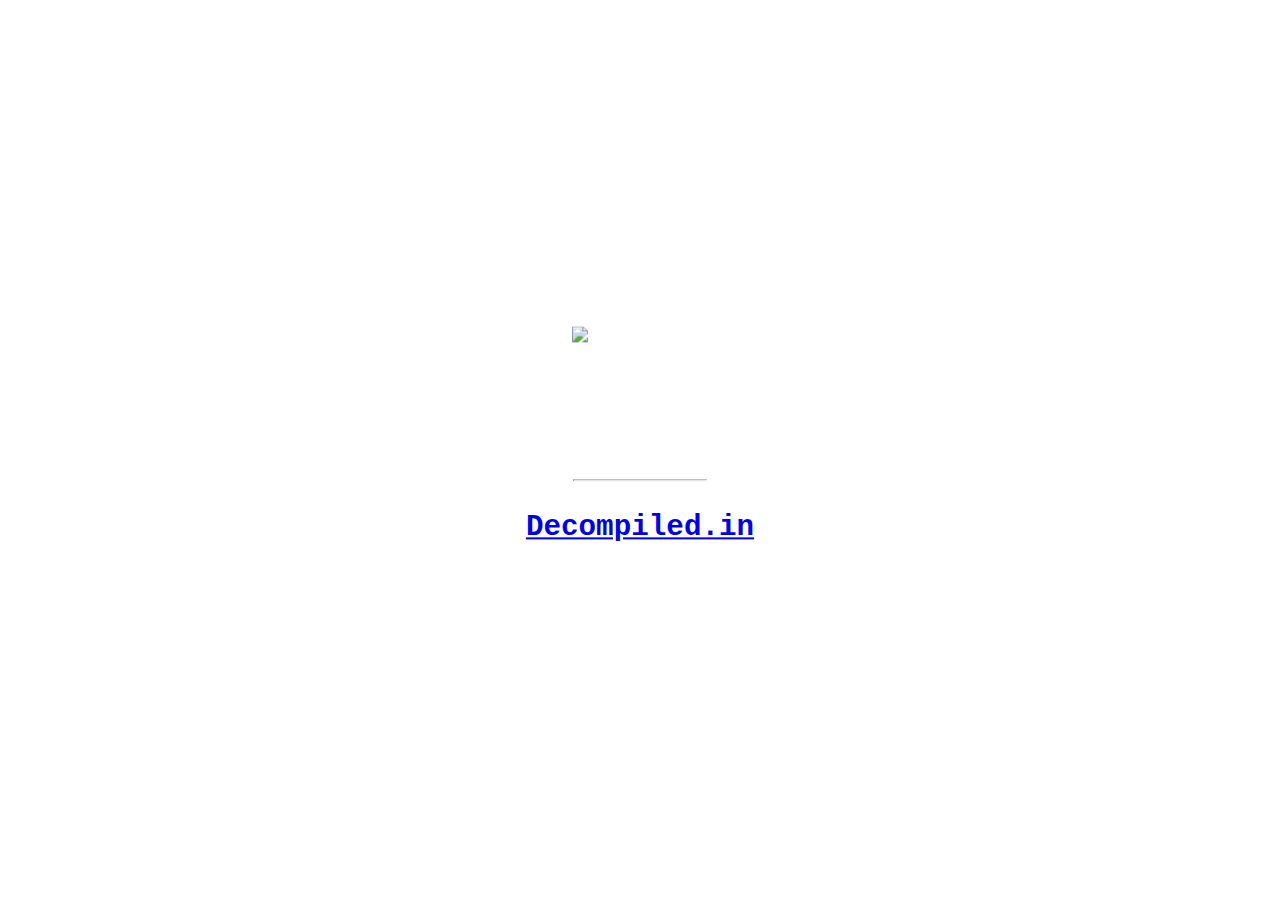
==== commit a542c734: "origin master" ====
--- a/index.html
+++ b/index.html
@@ -1,375 +1,101 @@
-<!DOCTYPE html>
-<html class="no-js" lang="en">
-<head>
-
-    <!--- hey you inspecter , you are ugly go home and play pupg------>
-  <!--  ================================================== -->
-    <meta charset="utf-8">
-    <title>Decompiled</title>
-    <meta name="description" content="">
-    <meta name="author" content="">
-
-    <!-- mobile specific metas
-    ================================================== -->
-    <meta name="viewport" content="width=device-width, initial-scale=1">
-
-    <!-- CSS
-    ================================================== -->
-    <link rel="stylesheet" href="css/base.css">
-    <link rel="stylesheet" href="css/vendor.css">
-    <link rel="stylesheet" href="css/main.css">
-
-    <!-- script
-    ================================================== -->
-    <script src="js/modernizr.js"></script>
-    <script src="js/pace.min.js"></script>
-
-
-
-</head>
-
-<body id="top">
-
-    <!-- preloader
-    ================================================== -->
-    <div id="preloader">
-        <div id="loader" class="dots-jump">
-            <div></div>
-            <div></div>
-            <div></div>
-        </div>
-    </div>
-
-
-    <!-- header
-    ================================================== -->
-    <header class="s-header">
-
-        <div class="row">
-            <div class="header-logo">
-                <a class="site-logo" href="index.html">
-                  LOGO
-                  <!--  <img src="images/logo.png" alt="Homepage">-->
-                </a>
-            </div>
-
-            <nav class="header-nav-wrap">
-                <ul class="header-main-nav">
-                    <li class="current"><a class="smoothscroll" href="#home" title="intro">Decompiled</a></li>
-                    <li><a class="smoothscroll" href="#about" title="about">About</a></li>
-                    <li><a class="smoothscroll" href="#features" title="features">Episodes</a></li>
-
-                    <li><a class="smoothscroll" href="#download" title="download">Contact</a></li>
-                </ul>
-
-                <div class="header-cta">
-                    <a href="#download" class="btn btn--primary header-cta__btn smoothscroll">Watch now</a>
-                </div>
-            </nav> <!-- end header-nav-wrap -->
-
-            <a class="header-menu-toggle" href="#"><span>Menu</span></a>
-        </div>
-
-    </header> <!-- end header -->
-
-
-    <!-- home
-    ================================================== -->
-    <section id="home" class="s-home target-section" data-parallax="scroll" data-image-src="images/hero-bg.jpg" data-natural-width=3000 data-natural-height=2000 data-position-y=center>
-
-        <div class="shadow-overlay"></div>
-
-        <div class="home-content">
-
-            <div class="row home-content__main">
-
-                <div class="home-content__left">
-                    <h1>
-                      Presented by CRONBYTE
-                    </h1>
-
-                    <h3>
-                      An original podcast about the people who transform technology.
-
-                    </h3>
-
-                    <div class="home-content__btn-wrap">
-                        <a href="#download" class="btn btn--primary home-content__btn smoothscroll">
-                            Join us
-                        </a>
-                    </div>
-                </div> <!-- end home-content__left-->
-
-                <div class="home-content__right">
-                    <img src="images/logo.png" srcset="images/logo.png 1x, logo.png 2x">
-                </div> <!-- end home-content__right -->
-
-            </div> <!-- end home-content__main -->
-
-            <ul class="home-content__social">
-                <li><a href="https://www.facebook.com/groups/decompiled.pod">Facebook</a></li>
-                <li><a href="https://www.twitter.com/decompiled_pod">twitter</a></li>
-                <li><a href="https://www.instagram.com/decompiled_pod">Instagram</a></li>
-            </ul>
-
-        </div> <!-- end home-content -->
-
-        <a href="#about" class="home-scroll smoothscroll">
-            <span class="home-scroll__text">Scroll</span>
-            <span class="home-scroll__icon"></span>
-        </a>
-
-    </section> <!-- end s-home -->
-
-
-    <!-- about
-    ================================================== -->
-    <section id="about" class="s-about target-section">
-
-        <div class="row section-header has-bottom-sep" data-aos="fade-up">
-            <div class="col-full">
-                <h1 class="display-1">
-                    About
-                </h1>
-                <p class="lead">
-                  we are bitbangers , keep your ass safe
-                </p>
-            </div>
-        </div> <!-- end section-header -->
-
-        <div class="row wide about-desc" data-aos="fade-up">
-
-            <div class="col-full slick-slider about-desc__slider">
-
-                <div class="about-desc__slide">
-                    <h3 class="item-title"> Why?</h3>
-
-                    <p>
-                    Allow you to learn sub consciously doing other things, making best use of your time.
-                    </p>
-                </div>  <!-- end about-desc__slide -->
-
-                <div class="about-desc__slide">
-                    <h3 class="item-title">When</h3>
-
-                    <p>
-                    Coming Soon!!
-                    </p>
-                </div>  <!-- end about-desc__slide -->
-
-                <div class="about-desc__slide">
-                    <h3 class="item-title">Who</h3>
-
-                    <p>
-                    Something to be inserted
-                    </p>
-                </div>  <!-- end about-desc__slide -->
-
-            </div> <!-- end about-desc__slider -->
-
-        </div> <!-- end about-desc -->
-
-    </section> <!-- end s-about -->
-
-
-    <!-- about-how
-    ================================================== -->
-
-
-    <section id="features" class="s-features target-section">
-
-        <div class="row section-header has-bottom-sep" data-aos="fade-up">
-            <div class="col-full">
-                <h1 class="display-1">
-Episodes
-                </h1>
-                <p class="lead">
-                  something great about latest watch the episode.
-This is the best time to get into technology
-                </p>
-            </div>
-        </div> <!-- end section-header -->
-
-        <div class="row features block-1-3 block-m-1-2">
-
-
-
-
-
-
-        </div> <!-- end features -->
-
-
-
-
-
-
-
-
-        <div class="testimonials-wrap" data-aos="fade-up">
-
-            <div class="row">
-                <div class="col-full testimonials-header">
-                    <h2 class="display-2"> Love from twitter!</h2>
-                </div>
-            </div>
-
-            <div class="row testimonials">
-
-                <div class="col-full slick-slider testimonials__slider">
-
-                    <div class="testimonials__slide">
-                        <img src="images/avatars/user-03.jpg" alt="Author image" class="testimonials__avatar">
-
-                        <p>Our Host</p>
-
-                        <div class="testimonials__author">
-                            <span class="testimonials__name">Ayan</span>
-                            <a href="https://www.twitter.com/iayanpahwa" class="testimonials__link">@iayanpahwa</a>
-                        </div>
-                    </div> <!-- end testimonials__slide -->
-
-                    <div class="testimonials__slide">
-                        <img src="images/avatars/user-05.jpg" alt="Author image" class="testimonials__avatar">
-
-                        <p>Our Editor</p>
-
-                        <div class="testimonials__author">
-                            <span class="testimonials__name">Alok</span>
-                            <a href="https://www.twitter.com/alok760" class="testimonials__link">@alok760</a>
-                        </div>
-                    </div> <!-- end testimonials__slide -->
-
-                    <div class="testimonials__slide">
-                        <img src="images/avatars/user-01.jpg" alt="Author image" class="testimonials__avatar">
-
-                        <p>Our Founder</p>
-
-                        <div class="testimonials__author">
-                            <span class="testimonials__name">Mohit Bansal</span>
-                            <a href="https://www.twitter.com/miphilomath" class="testimonials__link">@miphilomath</a>
-                        </div>
-                    </div> <!-- end testimonials__slide -->
-
-                </div> <!-- end testimonials__slider -->
-
-            </div> <!-- end testimonials -->
-
-        </div> <!-- end testimonials-wrap -->
-
-    </section> <!-- end s-features -->
-
-
-
-    <section id="download" >
-    </section>
-
-
-
-
-
-    <!-- footer
-    ================================================== -->
-    <footer class="s-footer footer">
-
-
-        <div class="row section-header align-center">
-            <div class="col-full">
-                <h1 class="display-1">
-                    Let's Stay In Touch :)
-                </h1>
-                <p class="lead">
-                Subscribe for updates, special offers, and other amazing stuff.
-                </p>
-            </div>
-        </div> <!-- end section-header -->
-
-        <div class="row footer__top">
-
-            <div class="col-full footer__subscribe end">
-                <div class="subscribe-form">
-                    <form id="mc-form" class="group" novalidate="true">
-
-                        <input type="email" value="" name="EMAIL" class="email" id="mc-email" placeholder="Email Address" required="">
-
-                        <input type="submit" name="subscribe" value="Subscribe">
-
-                        <label for="mc-email" class="subscribe-message"></label>
-
-                    </form>
-                </div>
-            </div>
-
-        </div> <!-- end footer__top -->
-
-        <div class="row footer__bottom">
-
-            <div class="footer__about col-five tab-full left">
-
-                <h4>About Decompiled.</h4>
-
-                <p>
-                Our podcast will let everyone, from absolute beginners to industry experts to
-                improve their domain knowledge of technology. Our podcast, instead of dealing with
-                any single technology, will deal with computer and technology in general
-                </p>
-
-                <ul class="footer__social">
-                    <li><a href="https://www.facebook.com/groups/decompiled.pod"><i class="fab fa-facebook-f" aria-hidden="true"></i></a></li>
-                    <li><a href="https://www.instagram.com/decompiled_pod"><i class="fab fa-twitter" aria-hidden="true"></i></a></li>
-                    <li><a href="https://www.twitter.com/decompiled_pod"><i class="fab fa-instagram" aria-hidden="true"></i></a></li>
-                </ul>
-            </div>
-
-            <div class="col-five md-seven tab-full right end">
-                <div class="row">
-
-                    <div class="footer__site-links col-five mob-full">
-                        <h4>Site links.</h4>
-
-                        <ul class="footer__site-links">
-                            <li><a href="#home" class="smoothscroll">Intro</a></li>
-                            <li><a href="#about" class="smoothscroll">About</a></li>
-                            <li><a href="#features" class="smoothscroll">Features</a></li>
-
-                            <li><a href="#0">Privacy Policy</a></li>
-                        </ul>
-                    </div>
-
-                    <div class="footer__contact col-seven mob-full">
-                        <h4>Contact Us.</h4>
-
-                        <p>
-                        <!-- Phone: (+63) 555 1212 <br> -->
-                        Telegram: @dunkenm <a href="https://t.me/dunkenm">
-                        </p>
-                        <p>
-                        Need help or have a question? Contact us at: <br>
-                        <a href="mailto:contact@decompiled.in" class="footer__mail-link">contact@decompiled.in</a>
-                        </p>
-                    </div>
-
-                </div>
-            </div>
-
-            <div class="col-full ss-copyright">
-                <span>&copy; Copyright decompiled 2019</span>
-                <span>Design by <a href="decompiled.in">decompiled</a></span>
-            </div>
-
-        </div> <!-- end footer__bottom -->
-
-        <div class="go-top">
-            <a class="smoothscroll" title="Back to Top" href="#top"></a>
-        </div>
-
-    </footer> <!-- end s-footer -->
-
-
-    <!-- Java Script
-    ================================================== -->
-    <script src="js/jquery-3.2.1.min.js"></script>
-    <script src="js/plugins.js"></script>
-    <script src="js/main.js"></script>
-
-</body>
+<!DOCTYPE html>
+<html>
+<head>
+  <meta charset="utf-8">
+  <title>Decompiled</title>
+  <link rel="icon" type="image/png" href="/images/logo.png"/>
+
+<style>
+body, html {
+  height: 100%;
+  margin: 0;
+}
+
+.bgimg {
+  background-image: url('https://wallpaperplay.com/walls/full/2/e/e/100307.jpg');
+  height: 100%;
+  background-position: center;
+  background-size: cover;
+  position: relative;
+  color: white;
+  font-family: "Courier New", Courier, monospace;
+  font-size: 25px;
+}
+
+.topleft {
+  position: absolute;
+  top: 0;
+  left: 16px;
+}
+
+.bottomleft {
+  position: absolute;
+  bottom: 0;
+  left: 16px;
+}
+
+.middle {
+  position: absolute;
+  top: 50%;
+  left: 50%;
+  transform: translate(-50%, -50%);
+  text-align: center;
+}
+
+hr {
+  margin: auto;
+  width: 40%;
+}
+</style>
+</head>
+<body>
+
+<div class="bgimg">
+  <div class="topleft">
+
+  </div>
+  <div class="middle">
+    <img src="images/logo.png" alt="Homepage">
+    <h1>COMING SOON</h1>
+    <hr>
+    <p id="demo" style="font-size:30px"></p>
+    <a href="decompiled.html"><h3>Decompiled.in</h3></a>
+  </div>
+  <div class="bottomleft">
+    <p>Some text</p>
+  </div>
+</div>
+
+<script>
+// Set the date we're counting down to
+var countDownDate = new Date("Jan 31, 2019 15:37:25").getTime();
+
+// Update the count down every 1 second
+var countdownfunction = setInterval(function() {
+
+  // Get todays date and time
+  var now = new Date().getTime();
+
+  // Find the distance between now an the count down date
+  var distance = countDownDate - now;
+
+  // Time calculations for days, hours, minutes and seconds
+  var days = Math.floor(distance / (1000 * 60 * 60 * 24));
+  var hours = Math.floor((distance % (1000 * 60 * 60 * 24)) / (1000 * 60 * 60));
+  var minutes = Math.floor((distance % (1000 * 60 * 60)) / (1000 * 60));
+  var seconds = Math.floor((distance % (1000 * 60)) / 1000);
+
+  // Output the result in an element with id="demo"
+  document.getElementById("demo").innerHTML = days + "d " + hours + "h "
+  + minutes + "m " + seconds + "s ";
+
+  // If the count down is over, write some text
+  if (distance < 0) {
+    clearInterval(countdownfunction);
+    document.getElementById("demo").innerHTML = "EXPIRED";
+  }
+}, 1000);
+</script>
+
+</body>
+</html>
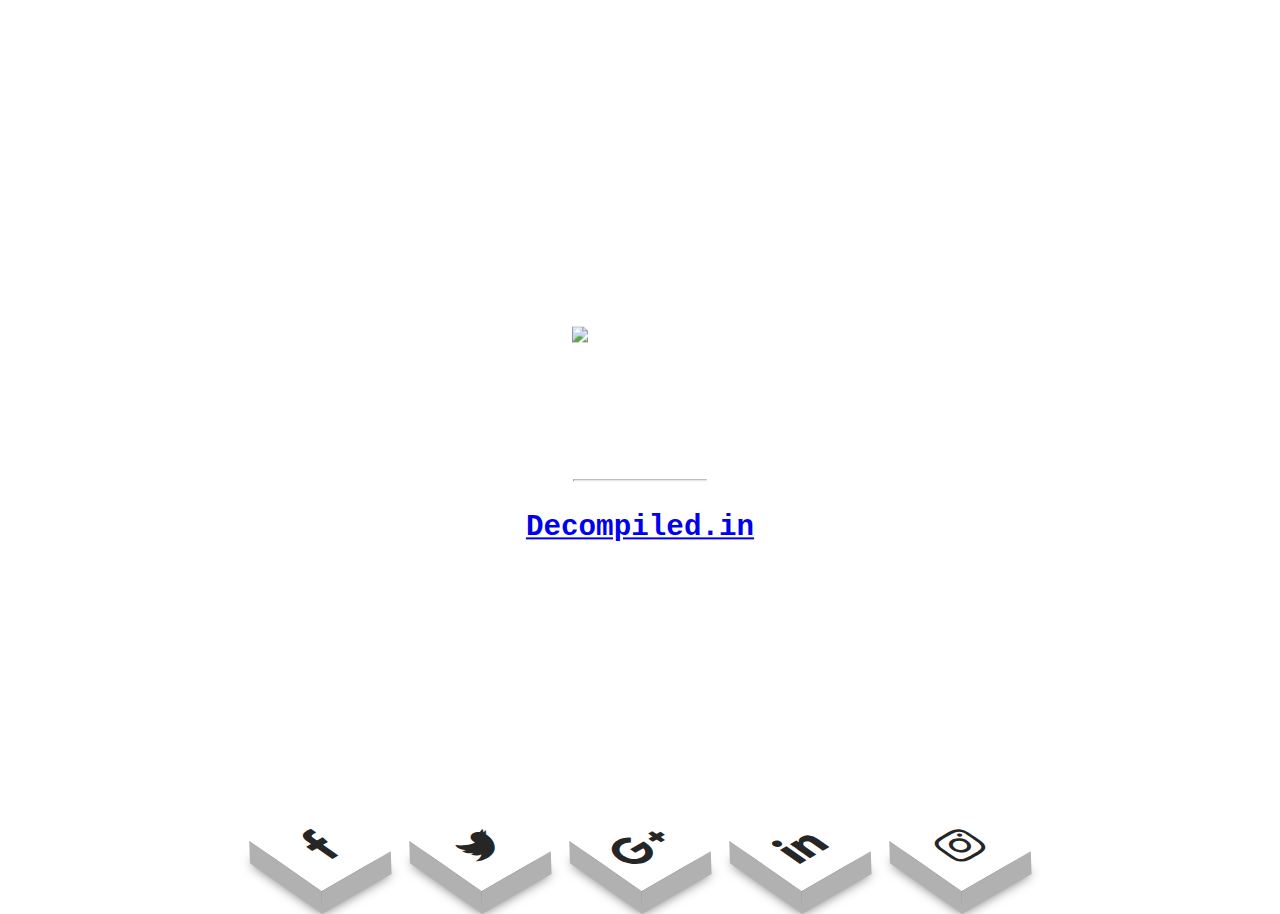
==== commit f3d517b3: "update" ====
--- a/index.html
+++ b/index.html
@@ -5,7 +5,137 @@
   <title>Decompiled</title>
   <link rel="icon" type="image/png" href="/images/logo.png"/>
 
+
+  <link rel="stylesheet" href="https://maxcdn.bootstrapcdn.com/font-awesome/4.7.0/css/font-awesome.min.css" />
+
 <style>
+
+ul {
+  position: absolute;
+  top: 94%;
+  left: 50%;
+  transform: translate(-50%, -50%);
+  margin: 0;
+  padding: 0;
+  display: flex;
+}
+
+ul li {
+  list-style: none;
+  margin: 0 40px;
+}
+
+ul li a .fa {
+  font-size: 40px;
+  color: #262626;
+  line-height: 80px;
+  transition: .5s
+}
+
+ul li a {
+  position: relative;
+  display: block;
+  width: 80px;
+  height: 80px;
+  background: #FFF;
+  text-align: center;
+  transform: perspective(1000px) rotate(-30deg) skew(25deg) translate(0,0);
+  transition: .5s;
+  box-shadow: -20px 20px 10px rgba(0, 0, 0, 0.5);
+}
+
+ul li a:before {
+  content: '';
+  position: absolute;
+  top: 10px;
+  left: -20px;
+  height: 100%;
+  width: 20px;
+  background: #b1b1b1;
+  transition: .5s;
+  transform: rotate(0deg) skewY(-45deg);
+}
+ul li a:after {
+  content: '';
+  position: absolute;
+  bottom: -20px;
+  left: -10px;
+  height: 20px;
+  width: 100%;
+  background: #b1b1b1;
+  transition: .5s;
+  transform: rotate(0deg) skewX(-45deg);
+}
+
+ul li a:hover {
+  transform: perspective(1000px) rotate(-30deg) skew(25deg) translate(20px, -20px);
+  box-shadow: -50px 50px 50px rgba(0, 0, 0, 0.5);
+}
+
+ul li a:hover .fa {
+  color: #FFF;
+}
+
+ul li:hover:nth-child(1) a {
+  background: #3b5999;
+}
+
+ul li:hover:nth-child(1) a:before {
+  background: #2e4aB6 ;
+}
+
+ul li:hover:nth-child(1) a:after {
+  background: #4a69ad;
+}
+
+ul li:hover:nth-child(2) a {
+  background: #55acee;
+}
+
+ul li:hover:nth-child(2) a:before {
+  background: #4184b7 ;
+}
+
+ul li:hover:nth-child(2) a:after {
+  background: #4d9fde;
+}
+
+ul li:hover:nth-child(3) a {
+  background: #dd4b39;
+}
+
+ul li:hover:nth-child(3) a:before {
+  background: #c13929 ;
+}
+
+ul li:hover:nth-child(3) a:after {
+  background: #e8432e;
+}
+
+ul li:hover:nth-child(4) a {
+  background: #0077B5;
+}
+
+ul li:hover:nth-child(4) a:before {
+  background: #036aa0 ;
+}
+
+ul li:hover:nth-child(4) a:after {
+  background: #0d82bf;
+}
+
+ul li:hover:nth-child(5) a {
+  background: #e4405f;
+}
+
+ul li:hover:nth-child(5) a:before {
+  background: #d02d4c ;
+}
+
+ul li:hover:nth-child(5) a:after {
+  background: #f1395c;
+}
+
 body, html {
   height: 100%;
   margin: 0;
@@ -17,7 +147,7 @@
   background-position: center;
   background-size: cover;
   position: relative;
-  color: white;
+  color:white;
   font-family: "Courier New", Courier, monospace;
   font-size: 25px;
 }
@@ -59,16 +189,29 @@
     <h1>COMING SOON</h1>
     <hr>
     <p id="demo" style="font-size:30px"></p>
-    <a href="decompiled.html"><h3>Decompiled.in</h3></a>
+    <a href="#"><h3>Decompiled.in</h3></a>
   </div>
+<<<<<<< HEAD
+  
+    <span class="align-middle">
+    <ul>
+      <li><a href="#"><i class="fa fa-facebook" aria-hidden="true"></i></a></li>
+      <li><a href="#"><i class="fa fa-twitter" aria-hidden="true"></i></a></li>
+      <li><a href="#"><i class="fa fa-google-plus" aria-hidden="true"></i></a></li>
+      <li><a href="#"><i class="fa fa-linkedin" aria-hidden="true"></i></a></li>
+      <li><a href="#"><i class="fa fa-instagram" aria-hidden="true"></i></a></li>
+    </ul>
+    </span>
+=======
   <div class="bottomleft">
-    <p>Some text</p>
+
+
   </div>
 </div>
 
 <script>
 // Set the date we're counting down to
-var countDownDate = new Date("Jan 31, 2019 15:37:25").getTime();
+var countDownDate = new Date("feb 20, 2019 15:37:25").getTime();
 
 // Update the count down every 1 second
 var countdownfunction = setInterval(function() {
@@ -89,7 +232,7 @@
   document.getElementById("demo").innerHTML = days + "d " + hours + "h "
   + minutes + "m " + seconds + "s ";
 
-  // If the count down is over, write some text
+
   if (distance < 0) {
     clearInterval(countdownfunction);
     document.getElementById("demo").innerHTML = "EXPIRED";
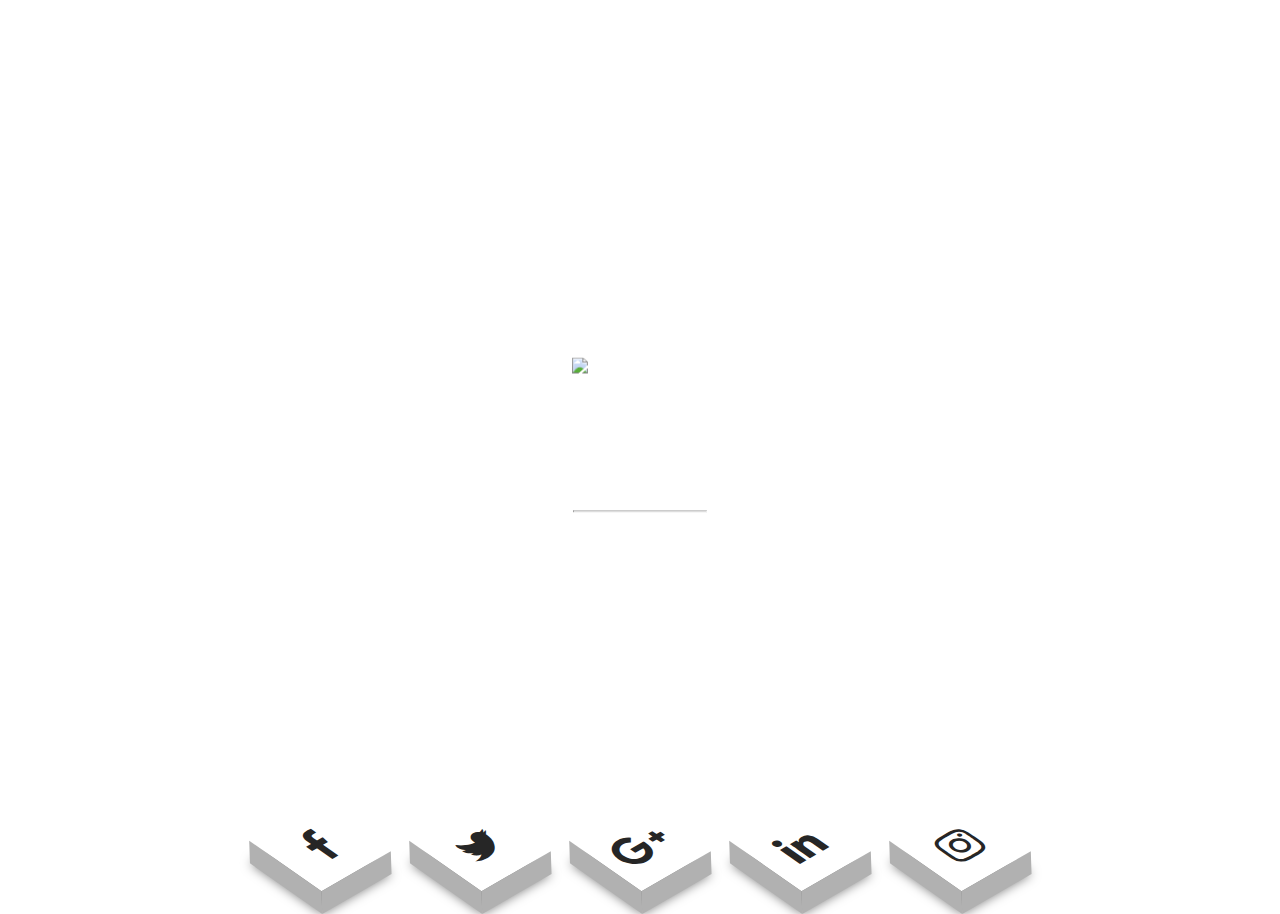
==== commit 36729433: "update" ====
--- a/index.html
+++ b/index.html
@@ -189,9 +189,9 @@
     <h1>COMING SOON</h1>
     <hr>
     <p id="demo" style="font-size:30px"></p>
-    <a href="#"><h3>Decompiled.in</h3></a>
+    
   </div>
-<<<<<<< HEAD
+
   
     <span class="align-middle">
     <ul>
@@ -202,7 +202,7 @@
       <li><a href="#"><i class="fa fa-instagram" aria-hidden="true"></i></a></li>
     </ul>
     </span>
-=======
+
   <div class="bottomleft">
 
 
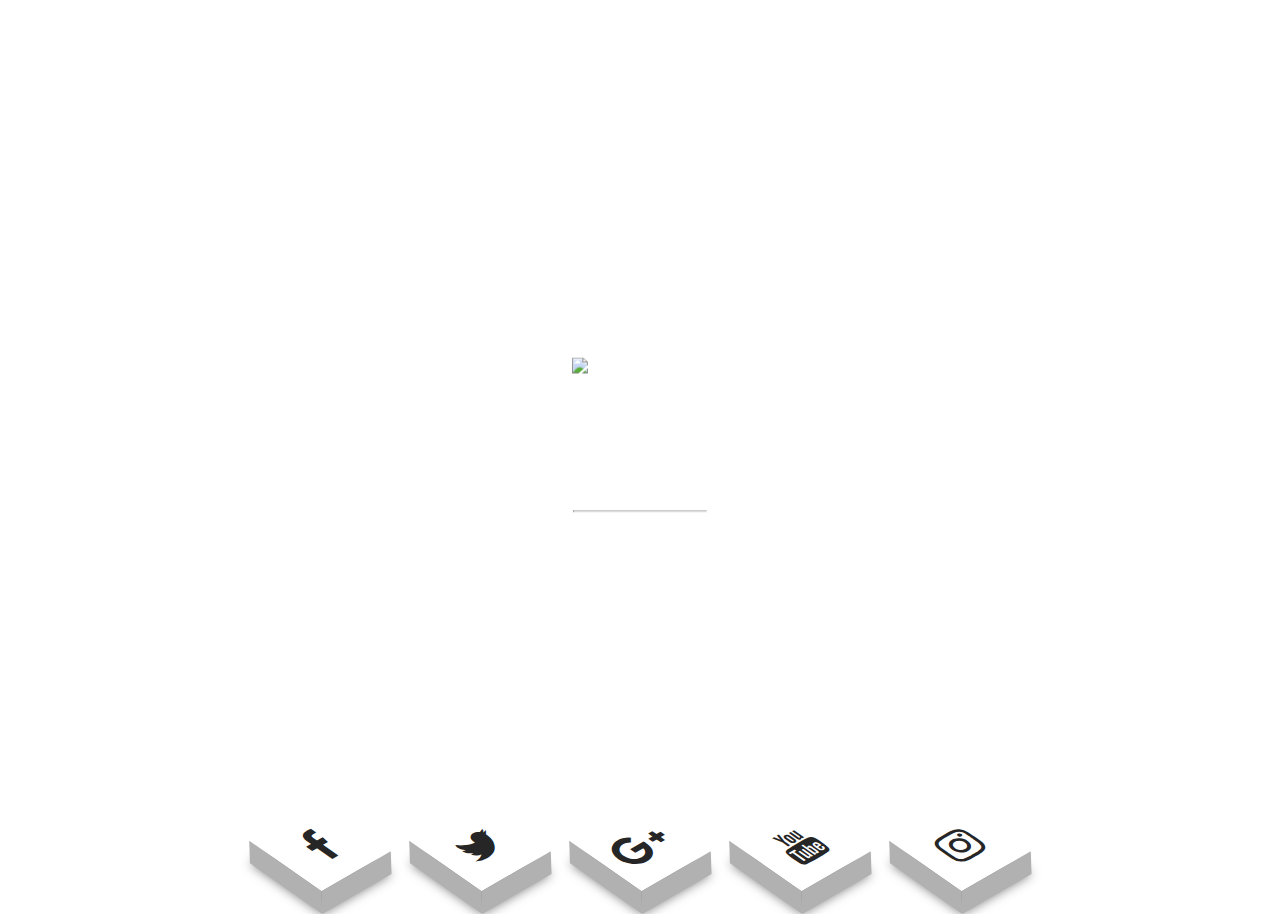
==== commit c069460d: "update" ====
--- a/index.html
+++ b/index.html
@@ -142,7 +142,7 @@
 }
 
 .bgimg {
-  background-image: url('https://wallpaperplay.com/walls/full/2/e/e/100307.jpg');
+  background-image: url('https://wallpaperclicker.com/storage/wallpaper/Background-Road-Nature-Wallpaper-71140880.jpg');
   height: 100%;
   background-position: center;
   background-size: cover;
@@ -198,7 +198,7 @@
       <li><a href="#"><i class="fa fa-facebook" aria-hidden="true"></i></a></li>
       <li><a href="#"><i class="fa fa-twitter" aria-hidden="true"></i></a></li>
       <li><a href="#"><i class="fa fa-google-plus" aria-hidden="true"></i></a></li>
-      <li><a href="#"><i class="fa fa-linkedin" aria-hidden="true"></i></a></li>
+      <li><a href="#"><i class="fa fa-youtube" aria-hidden="true"></i></a></li>
       <li><a href="#"><i class="fa fa-instagram" aria-hidden="true"></i></a></li>
     </ul>
     </span>
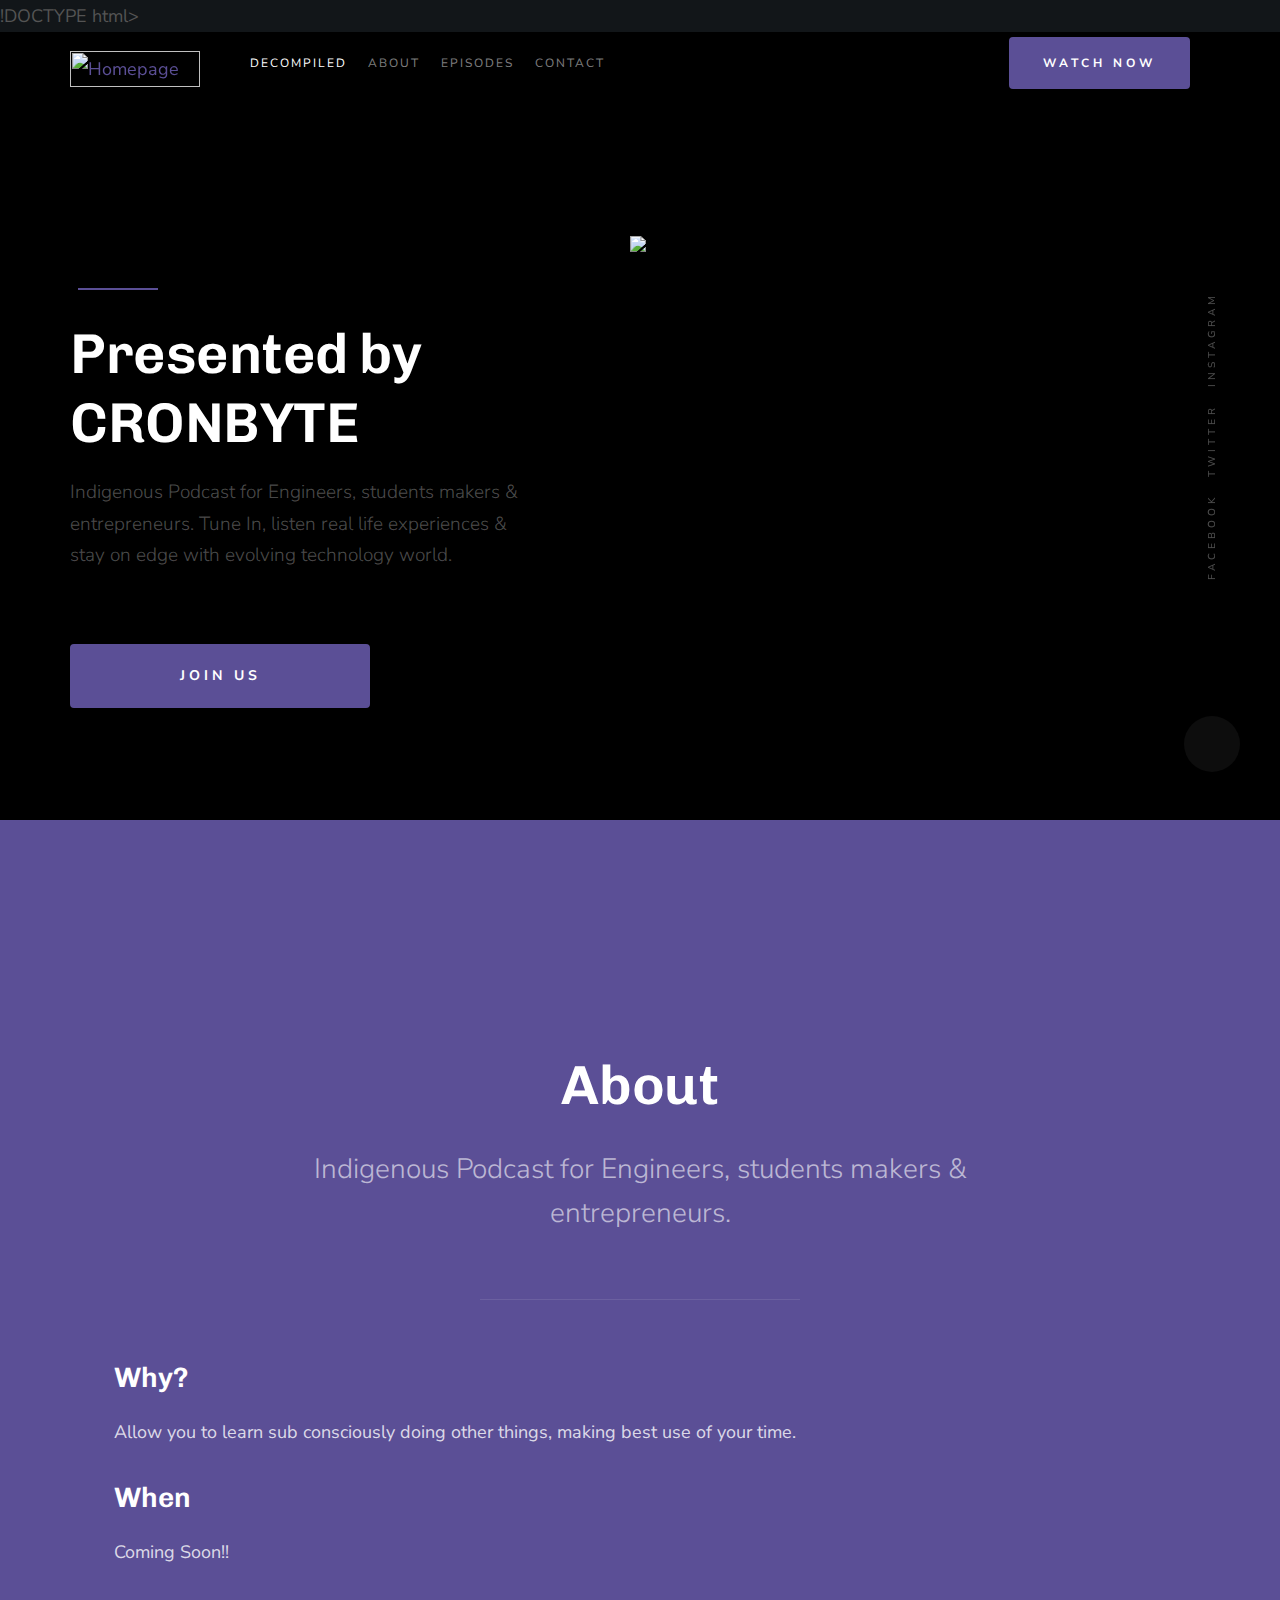
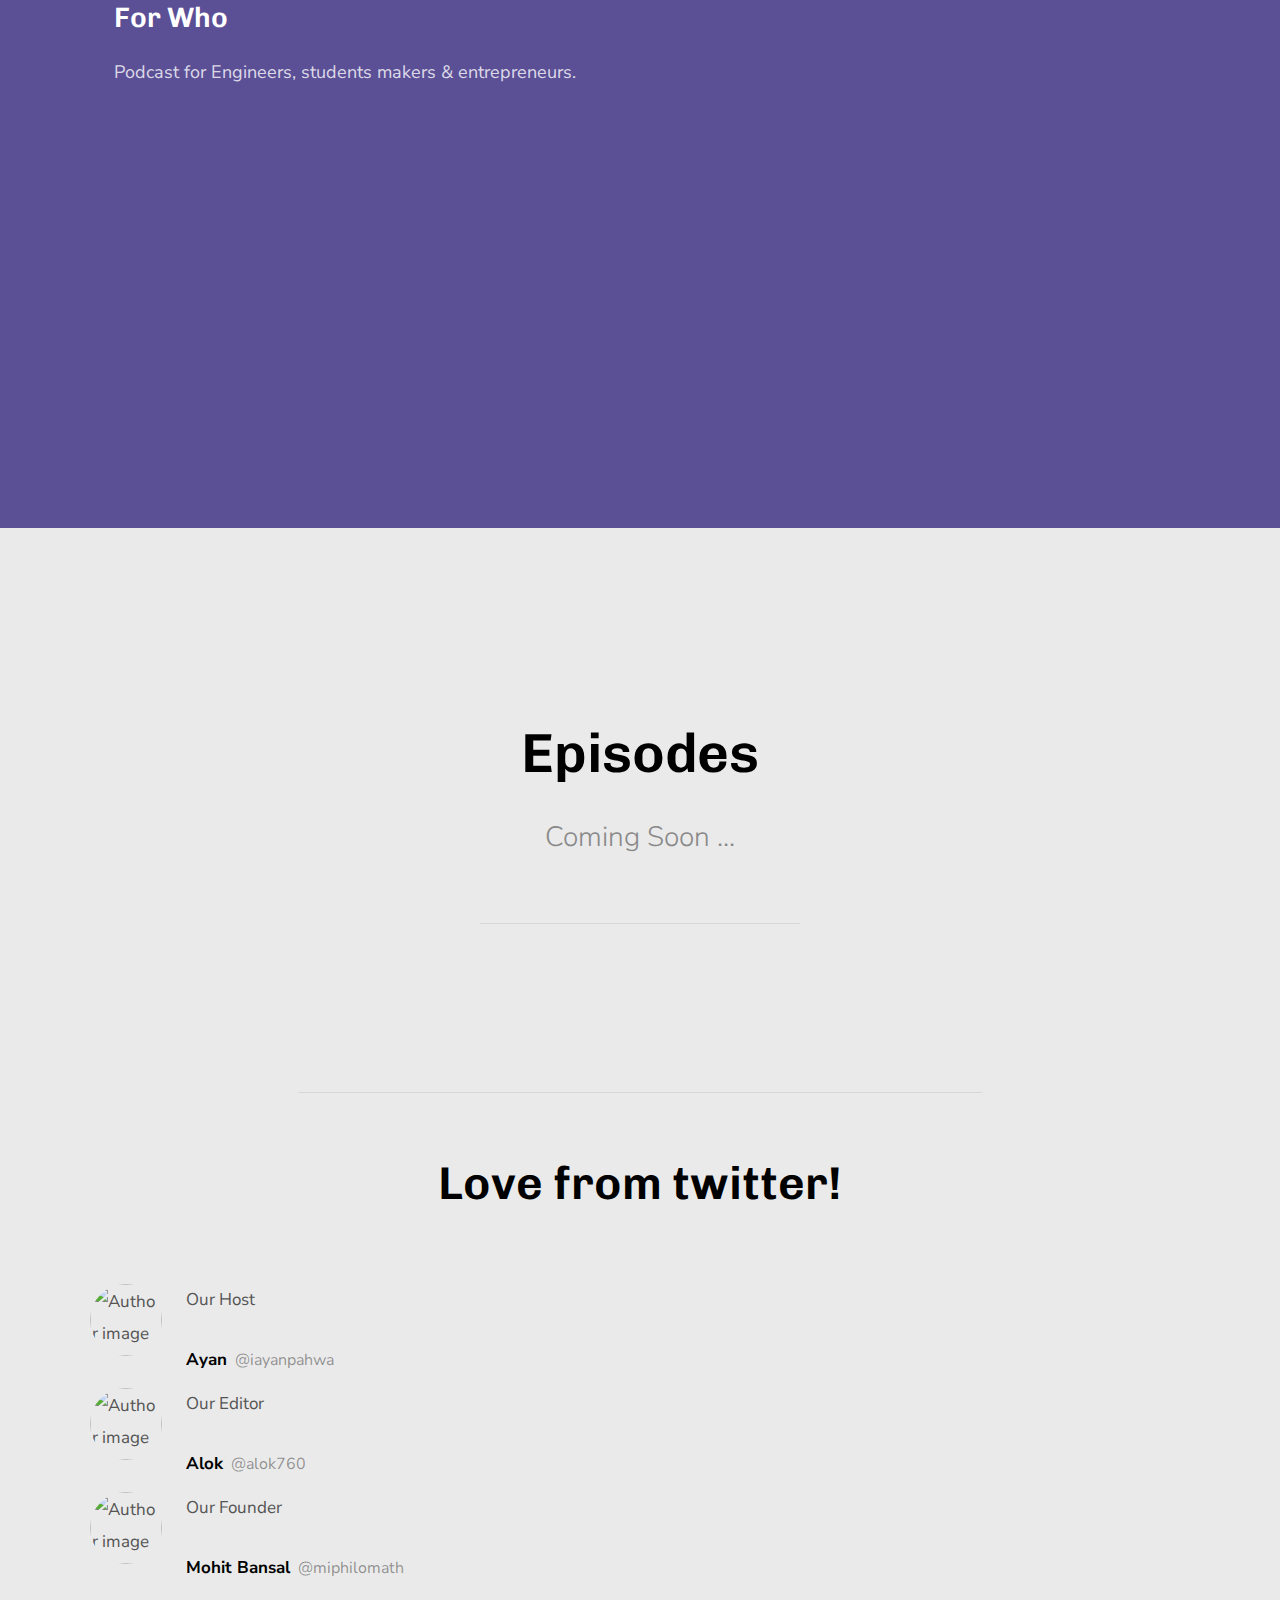
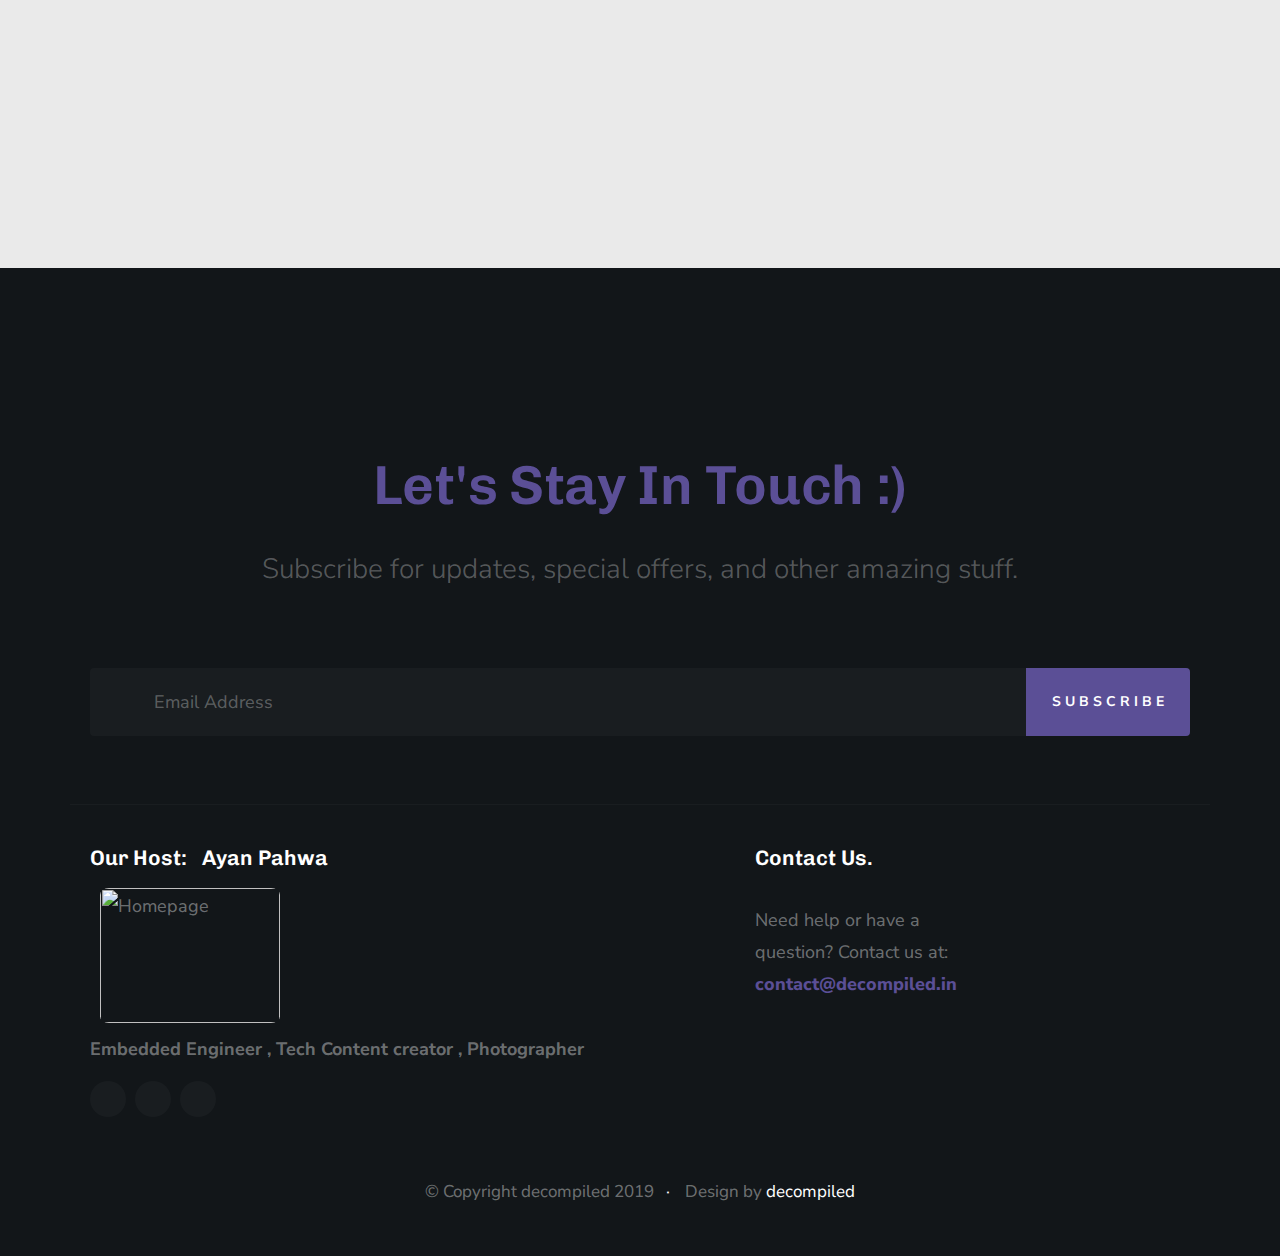
==== commit 0e3038bc: "update" ====
--- a/index.html
+++ b/index.html
@@ -1,244 +1,367 @@
-<!DOCTYPE html>
-<html>
-<head>
-  <meta charset="utf-8">
-  <title>Decompiled</title>
-  <link rel="icon" type="image/png" href="/images/logo.png"/>
-
-
-  <link rel="stylesheet" href="https://maxcdn.bootstrapcdn.com/font-awesome/4.7.0/css/font-awesome.min.css" />
-
-<style>
-
-ul {
-  position: absolute;
-  top: 94%;
-  left: 50%;
-  transform: translate(-50%, -50%);
-  margin: 0;
-  padding: 0;
-  display: flex;
-}
-
-ul li {
-  list-style: none;
-  margin: 0 40px;
-}
-
-ul li a .fa {
-  font-size: 40px;
-  color: #262626;
-  line-height: 80px;
-  transition: .5s
-}
-
-ul li a {
-  position: relative;
-  display: block;
-  width: 80px;
-  height: 80px;
-  background: #FFF;
-  text-align: center;
-  transform: perspective(1000px) rotate(-30deg) skew(25deg) translate(0,0);
-  transition: .5s;
-  box-shadow: -20px 20px 10px rgba(0, 0, 0, 0.5);
-}
-
-ul li a:before {
-  content: '';
-  position: absolute;
-  top: 10px;
-  left: -20px;
-  height: 100%;
-  width: 20px;
-  background: #b1b1b1;
-  transition: .5s;
-  transform: rotate(0deg) skewY(-45deg);
-}
-ul li a:after {
-  content: '';
-  position: absolute;
-  bottom: -20px;
-  left: -10px;
-  height: 20px;
-  width: 100%;
-  background: #b1b1b1;
-  transition: .5s;
-  transform: rotate(0deg) skewX(-45deg);
-}
-
-ul li a:hover {
-  transform: perspective(1000px) rotate(-30deg) skew(25deg) translate(20px, -20px);
-  box-shadow: -50px 50px 50px rgba(0, 0, 0, 0.5);
-}
-
-ul li a:hover .fa {
-  color: #FFF;
-}
-
-ul li:hover:nth-child(1) a {
-  background: #3b5999;
-}
-
-ul li:hover:nth-child(1) a:before {
-  background: #2e4aB6 ;
-}
-
-ul li:hover:nth-child(1) a:after {
-  background: #4a69ad;
-}
-
-ul li:hover:nth-child(2) a {
-  background: #55acee;
-}
-
-ul li:hover:nth-child(2) a:before {
-  background: #4184b7 ;
-}
-
-ul li:hover:nth-child(2) a:after {
-  background: #4d9fde;
-}
-
-ul li:hover:nth-child(3) a {
-  background: #dd4b39;
-}
-
-ul li:hover:nth-child(3) a:before {
-  background: #c13929 ;
-}
-
-ul li:hover:nth-child(3) a:after {
-  background: #e8432e;
-}
-
-ul li:hover:nth-child(4) a {
-  background: #0077B5;
-}
-
-ul li:hover:nth-child(4) a:before {
-  background: #036aa0 ;
-}
-
-ul li:hover:nth-child(4) a:after {
-  background: #0d82bf;
-}
-
-ul li:hover:nth-child(5) a {
-  background: #e4405f;
-}
-
-ul li:hover:nth-child(5) a:before {
-  background: #d02d4c ;
-}
-
-ul li:hover:nth-child(5) a:after {
-  background: #f1395c;
-}
-
-body, html {
-  height: 100%;
-  margin: 0;
-}
-
-.bgimg {
-  background-image: url('https://wallpaperclicker.com/storage/wallpaper/Background-Road-Nature-Wallpaper-71140880.jpg');
-  height: 100%;
-  background-position: center;
-  background-size: cover;
-  position: relative;
-  color:white;
-  font-family: "Courier New", Courier, monospace;
-  font-size: 25px;
-}
-
-.topleft {
-  position: absolute;
-  top: 0;
-  left: 16px;
-}
-
-.bottomleft {
-  position: absolute;
-  bottom: 0;
-  left: 16px;
-}
-
-.middle {
-  position: absolute;
-  top: 50%;
-  left: 50%;
-  transform: translate(-50%, -50%);
-  text-align: center;
-}
-
-hr {
-  margin: auto;
-  width: 40%;
-}
-</style>
-</head>
-<body>
-
-<div class="bgimg">
-  <div class="topleft">
-
-  </div>
-  <div class="middle">
-    <img src="images/logo.png" alt="Homepage">
-    <h1>COMING SOON</h1>
-    <hr>
-    <p id="demo" style="font-size:30px"></p>
-    
-  </div>
-
-  
-    <span class="align-middle">
-    <ul>
-      <li><a href="#"><i class="fa fa-facebook" aria-hidden="true"></i></a></li>
-      <li><a href="#"><i class="fa fa-twitter" aria-hidden="true"></i></a></li>
-      <li><a href="#"><i class="fa fa-google-plus" aria-hidden="true"></i></a></li>
-      <li><a href="#"><i class="fa fa-youtube" aria-hidden="true"></i></a></li>
-      <li><a href="#"><i class="fa fa-instagram" aria-hidden="true"></i></a></li>
-    </ul>
-    </span>
-
-  <div class="bottomleft">
-
-
-  </div>
-</div>
-
-<script>
-// Set the date we're counting down to
-var countDownDate = new Date("feb 20, 2019 15:37:25").getTime();
-
-// Update the count down every 1 second
-var countdownfunction = setInterval(function() {
-
-  // Get todays date and time
-  var now = new Date().getTime();
-
-  // Find the distance between now an the count down date
-  var distance = countDownDate - now;
-
-  // Time calculations for days, hours, minutes and seconds
-  var days = Math.floor(distance / (1000 * 60 * 60 * 24));
-  var hours = Math.floor((distance % (1000 * 60 * 60 * 24)) / (1000 * 60 * 60));
-  var minutes = Math.floor((distance % (1000 * 60 * 60)) / (1000 * 60));
-  var seconds = Math.floor((distance % (1000 * 60)) / 1000);
-
-  // Output the result in an element with id="demo"
-  document.getElementById("demo").innerHTML = days + "d " + hours + "h "
-  + minutes + "m " + seconds + "s ";
-
-
-  if (distance < 0) {
-    clearInterval(countdownfunction);
-    document.getElementById("demo").innerHTML = "EXPIRED";
-  }
-}, 1000);
-</script>
-
-</body>
-</html>
+!DOCTYPE html>
+<html class="no-js" lang="en">
+<head>
+
+    <!--- hey you inspecter , you are ugly go home and play pupg------>
+  <!--  ================================================== -->
+    <meta charset="utf-8">
+    <title>Decompiled</title>
+    <link rel="icon" type="image/png" href="/images/logo.png"/>
+
+
+    <!-- mobile specific metas
+    ================================================== -->
+    <meta name="viewport" content="width=device-width, initial-scale=1">
+
+    <!-- CSS
+    ================================================== -->
+    <link rel="stylesheet" href="css/base.css">
+    <link rel="stylesheet" href="css/vendor.css">
+    <link rel="stylesheet" href="css/main.css">
+
+    <!-- script
+    ================================================== -->
+    <script src="js/modernizr.js"></script>
+    <script src="js/pace.min.js"></script>
+
+
+
+</head>
+
+<body id="top">
+
+    <!-- preloader
+    ================================================== -->
+    <div id="preloader">
+        <div id="loader" class="dots-jump">
+            <div></div>
+            <div></div>
+            <div></div>
+        </div>
+    </div>
+
+
+    <!-- header
+    ================================================== -->
+    <header class="s-header">
+
+        <div class="row">
+            <div class="header-logo">
+                <a class="site-logo" href="index.html">
+                   <script data-pagespeed-no-defer>//<![CDATA[
+(function(){for(var g="function"==typeof Object.defineProperties?Object.defineProperty:function(b,c,a){if(a.get||a.set)throw new TypeError("ES3 does not support getters and setters.");b!=Array.prototype&&b!=Object.prototype&&(b[c]=a.value)},h="undefined"!=typeof window&&window===this?this:"undefined"!=typeof global&&null!=global?global:this,k=["String","prototype","repeat"],l=0;l<k.length-1;l++){var m=k[l];m in h||(h[m]={});h=h[m]}var n=k[k.length-1],p=h[n],q=p?p:function(b){var c;if(null==this)throw new TypeError("The 'this' value for String.prototype.repeat must not be null or undefined");c=this+"";if(0>b||1342177279<b)throw new RangeError("Invalid count value");b|=0;for(var a="";b;)if(b&1&&(a+=c),b>>>=1)c+=c;return a};q!=p&&null!=q&&g(h,n,{configurable:!0,writable:!0,value:q});var t=this;function u(b,c){var a=b.split("."),d=t;a[0]in d||!d.execScript||d.execScript("var "+a[0]);for(var e;a.length&&(e=a.shift());)a.length||void 0===c?d[e]?d=d[e]:d=d[e]={}:d[e]=c};function v(b){var c=b.length;if(0<c){for(var a=Array(c),d=0;d<c;d++)a[d]=b[d];return a}return[]};function w(b){var c=window;if(c.addEventListener)c.addEventListener("load",b,!1);else if(c.attachEvent)c.attachEvent("onload",b);else{var a=c.onload;c.onload=function(){b.call(this);a&&a.call(this)}}};var x;function y(b,c,a,d,e){this.h=b;this.j=c;this.l=a;this.f=e;this.g={height:window.innerHeight||document.documentElement.clientHeight||document.body.clientHeight,width:window.innerWidth||document.documentElement.clientWidth||document.body.clientWidth};this.i=d;this.b={};this.a=[];this.c={}}function z(b,c){var a,d,e=c.getAttribute("data-pagespeed-url-hash");if(a=e&&!(e in b.c))if(0>=c.offsetWidth&&0>=c.offsetHeight)a=!1;else{d=c.getBoundingClientRect();var f=document.body;a=d.top+("pageYOffset"in window?window.pageYOffset:(document.documentElement||f.parentNode||f).scrollTop);d=d.left+("pageXOffset"in window?window.pageXOffset:(document.documentElement||f.parentNode||f).scrollLeft);f=a.toString()+","+d;b.b.hasOwnProperty(f)?a=!1:(b.b[f]=!0,a=a<=b.g.height&&d<=b.g.width)}a&&(b.a.push(e),b.c[e]=!0)}y.prototype.checkImageForCriticality=function(b){b.getBoundingClientRect&&z(this,b)};u("pagespeed.CriticalImages.checkImageForCriticality",function(b){x.checkImageForCriticality(b)});u("pagespeed.CriticalImages.checkCriticalImages",function(){A(x)});function A(b){b.b={};for(var c=["IMG","INPUT"],a=[],d=0;d<c.length;++d)a=a.concat(v(document.getElementsByTagName(c[d])));if(a.length&&a[0].getBoundingClientRect){for(d=0;c=a[d];++d)z(b,c);a="oh="+b.l;b.f&&(a+="&n="+b.f);if(c=!!b.a.length)for(a+="&ci="+encodeURIComponent(b.a[0]),d=1;d<b.a.length;++d){var e=","+encodeURIComponent(b.a[d]);131072>=a.length+e.length&&(a+=e)}b.i&&(e="&rd="+encodeURIComponent(JSON.stringify(B())),131072>=a.length+e.length&&(a+=e),c=!0);C=a;if(c){d=b.h;b=b.j;var f;if(window.XMLHttpRequest)f=new XMLHttpRequest;else if(window.ActiveXObject)try{f=new ActiveXObject("Msxml2.XMLHTTP")}catch(r){try{f=new ActiveXObject("Microsoft.XMLHTTP")}catch(D){}}f&&(f.open("POST",d+(-1==d.indexOf("?")?"?":"&")+"url="+encodeURIComponent(b)),f.setRequestHeader("Content-Type","application/x-www-form-urlencoded"),f.send(a))}}}function B(){var b={},c;c=document.getElementsByTagName("IMG");if(!c.length)return{};var a=c[0];if(!("naturalWidth"in a&&"naturalHeight"in a))return{};for(var d=0;a=c[d];++d){var e=a.getAttribute("data-pagespeed-url-hash");e&&(!(e in b)&&0<a.width&&0<a.height&&0<a.naturalWidth&&0<a.naturalHeight||e in b&&a.width>=b[e].o&&a.height>=b[e].m)&&(b[e]={rw:a.width,rh:a.height,ow:a.naturalWidth,oh:a.naturalHeight})}return b}var C="";u("pagespeed.CriticalImages.getBeaconData",function(){return C});u("pagespeed.CriticalImages.Run",function(b,c,a,d,e,f){var r=new y(b,c,a,e,f);x=r;d&&w(function(){window.setTimeout(function(){A(r)},0)})});})();pagespeed.CriticalImages.Run('/mod_pagespeed_beacon','https://decompiled.in/','8Xxa2XQLv9',true,false,'5S6YEhzqpjE');
+//]]></script><img src="images/logo.png" alt="Homepage" data-pagespeed-url-hash="846207300" onload="pagespeed.CriticalImages.checkImageForCriticality(this);">
+                </a>
+            </div>
+
+            <nav class="header-nav-wrap">
+                <ul class="header-main-nav">
+                    <li class="current"><a class="smoothscroll" href="#home" title="intro">Decompiled</a></li>
+                    <li><a class="smoothscroll" href="#about" title="about">About</a></li>
+                    <li><a class="smoothscroll" href="#features" title="features">Episodes</a></li>
+
+                    <li><a class="smoothscroll" href="#download" title="download">Contact</a></li>
+                </ul>
+
+                <div class="header-cta">
+                    <a href="#download" class="btn btn--primary header-cta__btn smoothscroll">Watch now</a>
+                </div>
+            </nav> <!-- end header-nav-wrap -->
+
+            <a class="header-menu-toggle" href="#"><span>Menu</span></a>
+        </div>
+
+    </header> <!-- end header -->
+
+
+    <!-- home
+    ================================================== -->
+    <section id="home" class="s-home target-section" data-parallax="scroll" data-image-src="images/hero-bg.jpg" data-natural-width=3000 data-natural-height=2000 data-position-y=center>
+
+        <div class="shadow-overlay"></div>
+
+        <div class="home-content">
+
+            <div class="row home-content__main">
+
+                <div class="home-content__left">
+                    <h1>
+                      Presented by CRONBYTE
+                    </h1>
+
+                    <h3>
+                      Indigenous Podcast for Engineers, students makers & entrepreneurs.
+                      Tune In, listen real life experiences & stay on edge with evolving technology world.
+
+                    </h3>
+
+                    <div class="home-content__btn-wrap">
+                        <a href="#download" class="btn btn--primary home-content__btn smoothscroll">
+                            Join us
+                        </a>
+                    </div>
+                </div> <!-- end home-content__left-->
+
+                <div class="home-content__right">
+                    <img src="images/logo.png" srcset="images/logo.png 1x, logo.png 2x" data-pagespeed-url-hash="846207300" onload="pagespeed.CriticalImages.checkImageForCriticality(this);">
+                </div> <!-- end home-content__right -->
+
+            </div> <!-- end home-content__main -->
+
+            <ul class="home-content__social">
+                <li><a href="https://www.facebook.com/groups/decompiled.pod">Facebook</a></li>
+                <li><a href="https://www.twitter.com/decompiled_pod">twitter</a></li>
+                <li><a href="https://www.instagram.com/decompiled_pod">Instagram</a></li>
+            </ul>
+
+        </div> <!-- end home-content -->
+
+        <a href="#about" class="home-scroll smoothscroll">
+            <span class="home-scroll__text">Scroll</span>
+            <span class="home-scroll__icon"></span>
+        </a>
+
+    </section> <!-- end s-home -->
+
+
+    <!-- about
+    ================================================== -->
+    <section id="about" class="s-about target-section">
+
+        <div class="row section-header has-bottom-sep" data-aos="fade-up">
+            <div class="col-full">
+                <h1 class="display-1">
+                    About
+                </h1>
+                <p class="lead">
+                  Indigenous Podcast for Engineers, students makers & entrepreneurs.
+                </p>
+            </div>
+        </div> <!-- end section-header -->
+
+        <div class="row wide about-desc" data-aos="fade-up">
+
+            <div class="col-full slick-slider about-desc__slider">
+
+                <div class="about-desc__slide">
+                    <h3 class="item-title"> Why?</h3>
+
+                    <p>
+                    Allow you to learn sub consciously doing other things, making best use of your time.
+                    </p>
+                </div>  <!-- end about-desc__slide -->
+
+                <div class="about-desc__slide">
+                    <h3 class="item-title">When</h3>
+
+                    <p>
+                    Coming Soon!!
+                    </p>
+                </div>  <!-- end about-desc__slide -->
+
+                <div class="about-desc__slide">
+                    <h3 class="item-title">For Who</h3>
+
+                    <p>
+                    Podcast for Engineers, students makers & entrepreneurs.
+                    </p>
+                </div>  <!-- end about-desc__slide -->
+
+            </div> <!-- end about-desc__slider -->
+
+        </div> <!-- end about-desc -->
+
+    </section> <!-- end s-about -->
+
+
+    <!-- about-how
+    ================================================== -->
+
+
+    <section id="features" class="s-features target-section">
+
+        <div class="row section-header has-bottom-sep" data-aos="fade-up">
+            <div class="col-full">
+                <h1 class="display-1">
+Episodes
+                </h1>
+                <p class="lead">
+                  Coming Soon ...
+                </p>
+            </div>
+        </div> <!-- end section-header -->
+
+        <div class="row features block-1-3 block-m-1-2">
+
+
+
+
+
+
+        </div> <!-- end features -->
+
+
+
+
+
+
+
+
+        <div class="testimonials-wrap" data-aos="fade-up">
+
+            <div class="row">
+                <div class="col-full testimonials-header">
+                    <h2 class="display-2"> Love from twitter!</h2>
+                </div>
+            </div>
+
+            <div class="row testimonials">
+
+                <div class="col-full slick-slider testimonials__slider">
+
+                    <div class="testimonials__slide">
+                        <img src="images/avatars/user-03.jpg" alt="Author image" class="testimonials__avatar" data-pagespeed-url-hash="3569949505" onload="pagespeed.CriticalImages.checkImageForCriticality(this);">
+
+                        <p>Our Host</p>
+
+                        <div class="testimonials__author">
+                            <span class="testimonials__name">Ayan</span>
+                            <a href="https://www.twitter.com/iayanpahwa" class="testimonials__link">@iayanpahwa</a>
+                        </div>
+                    </div> <!-- end testimonials__slide -->
+
+                    <div class="testimonials__slide">
+                        <img src="images/avatars/user-05.jpg" alt="Author image" class="testimonials__avatar" data-pagespeed-url-hash="4158949347" onload="pagespeed.CriticalImages.checkImageForCriticality(this);">
+
+                        <p>Our Editor</p>
+
+                        <div class="testimonials__author">
+                            <span class="testimonials__name">Alok</span>
+                            <a href="https://www.twitter.com/alok760" class="testimonials__link">@alok760</a>
+                        </div>
+                    </div> <!-- end testimonials__slide -->
+
+                    <div class="testimonials__slide">
+                        <img src="images/avatars/user-01.jpg" alt="Author image" class="testimonials__avatar" data-pagespeed-url-hash="2980949663" onload="pagespeed.CriticalImages.checkImageForCriticality(this);">
+
+                        <p>Our Founder</p>
+
+                        <div class="testimonials__author">
+                            <span class="testimonials__name">Mohit Bansal</span>
+                            <a href="https://www.twitter.com/miphilomath" class="testimonials__link">@miphilomath</a>
+                        </div>
+                    </div> <!-- end testimonials__slide -->
+
+                </div> <!-- end testimonials__slider -->
+
+            </div> <!-- end testimonials -->
+
+        </div> <!-- end testimonials-wrap -->
+
+    </section> <!-- end s-features -->
+
+
+
+    <section id="download">
+    </section>
+
+
+
+
+
+    <!-- footer
+    ================================================== -->
+    <footer class="s-footer footer">
+
+
+        <div class="row section-header align-center">
+            <div class="col-full">
+                <h1 class="display-1">
+                    Let's Stay In Touch :)
+                </h1>
+                <p class="lead">
+                Subscribe for updates, special offers, and other amazing stuff.
+                </p>
+            </div>
+        </div> <!-- end section-header -->
+
+        <div class="row footer__top">
+
+            <div class="col-full footer__subscribe end">
+                <div class="subscribe-form">
+                    <form id="mc-form" class="group" novalidate="true">
+
+                        <input type="email" value="" name="EMAIL" class="email" id="mc-email" placeholder="Email Address" required="">
+
+
+                        <input type="submit" name="subscribe" value="Subscribe">
+
+                        <label for="mc-email" class="subscribe-message"></label>
+
+                    </form>
+                </div>
+            </div>
+
+        </div> <!-- end footer__top -->
+
+        <div class="row footer__bottom">
+
+            <div class="footer__about col-seven tab-full left">
+
+
+                <h4>Our Host: &nbsp; Ayan Pahwa</h4>
+                &nbsp;
+                <img src="images/host.png" alt="Homepage" style="border-radius:5%;height:15vh;width:20vh;" data-pagespeed-url-hash="1993421329" onload="pagespeed.CriticalImages.checkImageForCriticality(this);">
+                <p><strong>
+                Embedded Engineer , Tech Content creator , Photographer
+                </strong></p>
+
+                <ul class="footer__social">
+                    <li><a href="https://facebook.com/groups/decompiled.pod"><i class="fab fa-facebook-f" aria-hidden="true"></i></a></li>
+                    <li><a href="https://twitter.com/decompiled_pod"><i class="fab fa-twitter" aria-hidden="true"></i></a></li>
+                    <li><a href="https://instagram.com/decompiled_pod"><i class="fab fa-instagram" aria-hidden="true"></i></a></li>
+                </ul>
+            </div>
+
+            <div class="col-five md-seven tab-full right end">
+                <div class="row">
+
+
+                    <div class="footer__contact col-seven mob-full">
+                        <h4>Contact Us.</h4>
+
+                        <p>
+                        <!-- Phone: (+63) 555 1212 <br> -->
+                        <!-- Telegram: @dunkenm <a href="https://t.me/dunkenm"> -->
+                        </p>
+                        <p>
+                        Need help or have a question? Contact us at: <br>
+                        <a href="mailto:contact@decompiled.in" class="footer__mail-link">contact@decompiled.in</a>
+                        </p>
+                    </div>
+
+                </div>
+            </div>
+
+            <div class="col-full ss-copyright">
+                <span>&copy; Copyright decompiled 2019</span>
+                <span>Design by <a href="decompiled.in">decompiled</a></span>
+            </div>
+
+        </div> <!-- end footer__bottom -->
+
+        <div class="go-top">
+            <a class="smoothscroll" title="Back to Top" href="#top"></a>
+        </div>
+
+    </footer> <!-- end s-footer -->
+
+
+    <!-- Java Script
+    ================================================== -->
+    <script src="js/jquery-3.2.1.min.js"></script>
+    <script src="js/plugins.js"></script>
+    <script src="js/main.js"></script>
+
+</body>
+</html>
--- a/css/base.css
+++ b/css/base.css
@@ -0,0 +1,934 @@
+
+
+
+@import url("https://fonts.googleapis.com/css?family=Nunito+Sans:300,400,500,600,700|Chivo:300,400,700,700i,900");
+@import url("font-awesome/css/fontawesome-all.css");
+@import url("micons/micons.css");
+
+
+
+/* ===================================================================
+ * # normalize
+ * normalize.css v5.0.0 | MIT License |
+ * github.com/necolas/normalize.css
+ *
+ * ------------------------------------------------------------------- */
+html {
+  font-family: sans-serif;
+  line-height: 1.15;
+  -ms-text-size-adjust: 100%;
+  -webkit-text-size-adjust: 100%;
+}
+
+body {
+  margin: 0;
+}
+
+article,
+aside,
+footer,
+header,
+nav,
+section {
+  display: block;
+}
+
+h1 {
+  font-size: 2em;
+  margin: 0.67em 0;
+}
+
+figcaption,
+figure,
+main {
+  display: block;
+}
+
+figure {
+  margin: 1em 40px;
+}
+
+hr {
+  box-sizing: content-box;
+  height: 0;
+  overflow: visible;
+}
+
+pre {
+  font-family: monospace, monospace;
+  font-size: 1em;
+}
+
+a {
+  background-color: transparent;
+  -webkit-text-decoration-skip: objects;
+}
+
+a:active,
+a:hover {
+  outline-width: 0;
+}
+
+abbr[title] {
+  border-bottom: none;
+  text-decoration: underline;
+  text-decoration: underline dotted;
+}
+
+b,
+strong {
+  font-weight: inherit;
+}
+
+b,
+strong {
+  font-weight: bolder;
+}
+
+code,
+kbd,
+samp {
+  font-family: monospace, monospace;
+  font-size: 1em;
+}
+
+dfn {
+  font-style: italic;
+}
+
+mark {
+  background-color: #ff0;
+  color: #000;
+}
+
+small {
+  font-size: 80%;
+}
+
+sub,
+sup {
+  font-size: 75%;
+  line-height: 0;
+  position: relative;
+  vertical-align: baseline;
+}
+
+sub {
+  bottom: -0.25em;
+}
+
+sup {
+  top: -0.5em;
+}
+
+audio,
+video {
+  display: inline-block;
+}
+
+audio:not([controls]) {
+  display: none;
+  height: 0;
+}
+
+img {
+  border-style: none;
+}
+
+svg:not(:root) {
+  overflow: hidden;
+}
+
+button,
+input,
+optgroup,
+select,
+textarea {
+  font-family: sans-serif;
+  font-size: 100%;
+  line-height: 1.15;
+  margin: 0;
+}
+
+button,
+input {
+  overflow: visible;
+}
+
+button,
+select {
+  text-transform: none;
+}
+
+button,
+html [type="button"],
+[type="reset"],
+[type="submit"] {
+  -webkit-appearance: button;
+}
+
+button::-moz-focus-inner,
+[type="button"]::-moz-focus-inner,
+[type="reset"]::-moz-focus-inner,
+[type="submit"]::-moz-focus-inner {
+  border-style: none;
+  padding: 0;
+}
+
+button:-moz-focusring,
+[type="button"]:-moz-focusring,
+[type="reset"]:-moz-focusring,
+[type="submit"]:-moz-focusring {
+  outline: 1px dotted ButtonText;
+}
+
+fieldset {
+  border: 1px solid #c0c0c0;
+  margin: 0 2px;
+  padding: 0.35em 0.625em 0.75em;
+}
+
+legend {
+  box-sizing: border-box;
+  color: inherit;
+  display: table;
+  max-width: 100%;
+  padding: 0;
+  white-space: normal;
+}
+
+progress {
+  display: inline-block;
+  vertical-align: baseline;
+}
+
+textarea {
+  overflow: auto;
+}
+
+[type="checkbox"],
+[type="radio"] {
+  box-sizing: border-box;
+  padding: 0;
+}
+
+[type="number"]::-webkit-inner-spin-button,
+[type="number"]::-webkit-outer-spin-button {
+  height: auto;
+}
+
+[type="search"] {
+  -webkit-appearance: textfield;
+  outline-offset: -2px;
+}
+
+[type="search"]::-webkit-search-cancel-button,
+[type="search"]::-webkit-search-decoration {
+  -webkit-appearance: none;
+}
+
+::-webkit-file-upload-button {
+  -webkit-appearance: button;
+  font: inherit;
+}
+
+details,
+menu {
+  display: block;
+}
+
+summary {
+  display: list-item;
+}
+
+canvas {
+  display: inline-block;
+}
+
+template {
+  display: none;
+}
+
+[hidden] {
+  display: none;
+}
+
+
+
+/* ===================================================================
+ * # basic/base setup styles
+ *
+ * ------------------------------------------------------------------- */
+html {
+  font-size: 62.5%;
+  box-sizing: border-box;
+}
+
+*,
+*::before,
+*::after {
+  box-sizing: inherit;
+}
+
+body {
+  font-weight: normal;
+  line-height: 1;
+  word-wrap: break-word;
+  text-rendering: optimizeLegibility;
+  -webkit-overflow-scrolling: touch;
+  -webkit-text-size-adjust: none;
+}
+
+body,
+input,
+button {
+  -moz-osx-font-smoothing: grayscale;
+  -webkit-font-smoothing: antialiased;
+}
+
+
+/* -------------------------------------------------------------------
+ * ## Media
+ * ------------------------------------------------------------------- */
+img,
+video {
+  max-width: 100%;
+  height: auto;
+}
+
+
+/* -------------------------------------------------------------------
+ * ## Typography resets
+ * ------------------------------------------------------------------- */
+div, dl, dt, dd, ul, ol, li, h1, h2, h3, h4, h5, h6, pre, form, p, blockquote, th, td {
+  margin: 0;
+  padding: 0;
+}
+
+h1, h2, h3, h4, h5, h6 {
+  -webkit-font-smoothing: auto;
+  -webkit-font-smoothing: antialiased;
+  -webkit-font-variant-ligatures: common-ligatures;
+  -moz-font-variant-ligatures: common-ligatures;
+  font-variant-ligatures: common-ligatures;
+  text-rendering: optimizeLegibility;
+}
+
+em,
+i {
+  font-style: italic;
+  line-height: inherit;
+}
+
+strong,
+b {
+  font-weight: bold;
+  line-height: inherit;
+}
+
+small {
+  font-size: 60%;
+  line-height: inherit;
+}
+
+ol,
+ul {
+  list-style: none;
+}
+
+li {
+  display: block;
+}
+
+
+/* -------------------------------------------------------------------
+ * ## links
+ * ------------------------------------------------------------------- */
+a {
+  text-decoration: none;
+  line-height: inherit;
+}
+
+a img {
+  border: none;
+}
+
+
+/* -------------------------------------------------------------------
+ * ## inputs
+ * ------------------------------------------------------------------- */
+fieldset {
+  margin: 0;
+  padding: 0;
+}
+
+input[type="email"],
+input[type="number"],
+input[type="search"],
+input[type="text"],
+input[type="tel"],
+input[type="url"],
+input[type="password"],
+textarea {
+  -webkit-appearance: none;
+  -moz-appearance: none;
+  -ms-appearance: none;
+  -o-appearance: none;
+  appearance: none;
+}
+
+
+
+/* ===================================================================
+ * # grid
+ *
+ * ------------------------------------------------------------------- */
+.row {
+  width: 89%;
+  max-width: 1200px;
+  margin: 0 auto;
+}
+
+.row:after {
+  content: "";
+  display: table;
+  clear: both;
+}
+
+.row .row {
+  width: auto;
+  max-width: none;
+  margin-left: -20px;
+  margin-right: -20px;
+}
+
+/* column blocks
+ * -------------------------------------- */
+[class*="col-"] {
+  float: left;
+  padding: 0 20px;
+}
+
+[class*="col-"] + [class*="col-"].end {
+  float: right;
+}
+
+.collapse > [class*="col-"],
+[class*="col-"].collapse {
+  padding: 0;
+}
+
+/* column width classes
+ * -------------------------------------- */
+.col-one {
+  width: 8.33333%;
+}
+
+.col-two,
+.col-1-6 {
+  width: 16.66667%;
+}
+
+.col-three,
+.col-1-4 {
+  width: 25%;
+}
+
+.col-four,
+.col-1-3 {
+  width: 33.33333%;
+}
+
+.col-five {
+  width: 41.66667%;
+}
+
+.col-six,
+.col-1-2 {
+  width: 50%;
+}
+
+.col-seven {
+  width: 58.33333%;
+}
+
+.col-eight,
+.col-2-3 {
+  width: 66.66667%;
+}
+
+.col-nine,
+.col-3-4 {
+  width: 75%;
+}
+
+.col-ten,
+.col-5-6 {
+  width: 83.33333%;
+}
+
+.col-eleven {
+  width: 91.66667%;
+}
+
+.col-twelve,
+.col-full {
+  width: 100%;
+}
+
+
+/* -------------------------------------------------------------------
+ * ## medium size devices
+ * ------------------------------------------------------------------- */
+@media only screen and (max-width:1200px) {
+  .row .row {
+    margin-left: -16px;
+    margin-right: -16px;
+  }
+
+  [class*="col-"] {
+    padding: 0 16px;
+  }
+
+  .md-one {
+    width: 8.33333%;
+  }
+
+  .md-two,
+  .md-1-6 {
+    width: 16.66667%;
+  }
+
+  .md-three,
+  .md-1-4 {
+    width: 25%;
+  }
+
+  .md-four,
+  .md-1-3 {
+    width: 33.33333%;
+  }
+
+  .md-five {
+    width: 41.66667%;
+  }
+
+  .md-six,
+  .md-1-2 {
+    width: 50%;
+  }
+
+  .md-seven {
+    width: 58.33333%;
+  }
+
+  .md-eight,
+  .md-2-3 {
+    width: 66.66667%;
+  }
+
+  .md-nine,
+  .md-3-4 {
+    width: 75%;
+  }
+
+  .md-ten,
+  .md-5-6 {
+    width: 83.33333%;
+  }
+
+  .md-eleven {
+    width: 91.66667%;
+  }
+
+  .md-twelve,
+  .md-full {
+    width: 100%;
+  }
+
+}
+
+
+/* -------------------------------------------------------------------
+ * ## tablets
+ * ------------------------------------------------------------------- */
+@media only screen and (max-width:800px) {
+  .row {
+    width: 90%;
+  }
+
+  .tab-1-4 {
+    width: 25%;
+  }
+
+  .tab-1-3 {
+    width: 33.33333%;
+  }
+
+  .tab-1-2 {
+    width: 50%;
+  }
+
+  .tab-2-3 {
+    width: 66.66667%;
+  }
+
+  .tab-3-4 {
+    width: 75%;
+  }
+
+  .tab-full {
+    width: 100%;
+  }
+
+  .hide-on-tablet {
+    display: none;
+  }
+
+}
+
+
+/* -------------------------------------------------------------------
+ * ## mobile devices
+ * ------------------------------------------------------------------- */
+@media only screen and (max-width:600px) {
+  .row {
+    width: auto;
+    padding-left: 25px;
+    padding-right: 25px;
+  }
+
+  .row .row {
+    margin-left: -10px;
+    margin-right: -10px;
+    padding-left: 0;
+    padding-right: 0;
+  }
+
+  [class*="col-"] {
+    padding: 0 10px;
+  }
+
+  .mob-1-4 {
+    width: 25%;
+  }
+
+  .mob-1-3 {
+    width: 33.33333%;
+  }
+
+  .mob-1-2 {
+    width: 50%;
+  }
+
+  .mob-2-3 {
+    width: 66.66667%;
+  }
+
+  .mob-3-4 {
+    width: 75%;
+  }
+
+  .mob-full {
+    width: 100%;
+  }
+
+  .hide-on-mobile {
+    display: none;
+  }
+
+}
+
+
+/* -------------------------------------------------------------------
+ * ## small mobile devices
+ * ------------------------------------------------------------------- */
+
+/* stack columns on small mobile devices
+ * ------------------------------------------------------------------- */
+@media only screen and (max-width:400px) {
+  .row .row {
+    margin-left: 0;
+    margin-right: 0;
+  }
+
+  [class*="col-"]:not(.col-block) {
+    width: 100% !important;
+    float: none !important;
+    clear: both !important;
+    margin-left: 0;
+    margin-right: 0;
+    padding: 0;
+  }
+
+  [class*="col-"] + [class*="col-"].end {
+    float: none;
+  }
+
+  .stack .col-block {
+    width: 100% !important;
+    float: none !important;
+    clear: both !important;
+    margin-left: 0;
+    margin-right: 0;
+    padding: 0;
+  }
+
+}
+
+
+
+/* ===================================================================
+ * # block grids
+ * ------------------------------------------------------------------- */
+
+/* Equally-sized columns define at row level
+ * ------------------------------------------------------------------- */
+[class*="block-"]:after {
+  content: "";
+  display: table;
+  clear: both;
+}
+
+.block-1-6 .col-block {
+  width: 16.66667%;
+}
+
+.block-1-5 .col-block {
+  width: 20%;
+}
+
+.block-1-4 .col-block {
+  width: 25%;
+}
+
+.block-1-3 .col-block {
+  width: 33.33333%;
+}
+
+.block-1-2 .col-block {
+  width: 50%;
+}
+
+/**
+ * Clearing for block grid columns. Allow columns with
+ * different heights to align properly.
+ */
+.block-1-6 .col-block:nth-child(6n+1),
+.block-1-5 .col-block:nth-child(5n+1),
+.block-1-4 .col-block:nth-child(4n+1),
+.block-1-3 .col-block:nth-child(3n+1),
+.block-1-2 .col-block:nth-child(2n+1) {
+  clear: both;
+}
+
+
+/* -------------------------------------------------------------------
+ * ## medium size devices
+ * ------------------------------------------------------------------- */
+@media only screen and (max-width:1200px) {
+  .block-m-1-6 .col-block {
+    width: 16.66667%;
+  }
+
+  .block-m-1-5 .col-block {
+    width: 20%;
+  }
+
+  .block-m-1-4 .col-block {
+    width: 25%;
+  }
+
+  .block-m-1-3 .col-block {
+    width: 33.33333%;
+  }
+
+  .block-m-1-2 .col-block {
+    width: 50%;
+  }
+
+  .block-m-full .col-block {
+    width: 100%;
+    clear: both;
+  }
+
+  [class*="block-m-"] .col-block:nth-child(n) {
+    clear: none;
+  }
+
+  .block-m-1-6 .col-block:nth-child(6n+1),
+  .block-m-1-5 .col-block:nth-child(5n+1),
+  .block-m-1-4 .col-block:nth-child(4n+1),
+  .block-m-1-3 .col-block:nth-child(3n+1),
+  .block-m-1-2 .col-block:nth-child(2n+1) {
+    clear: both;
+  }
+
+}
+
+
+/* -------------------------------------------------------------------
+ * ## tablets
+ * ------------------------------------------------------------------- */
+@media only screen and (max-width:800px) {
+  .block-tab-1-6 .col-block {
+    width: 16.66667%;
+  }
+
+  .block-tab-1-5 .col-block {
+    width: 20%;
+  }
+
+  .block-tab-1-4 .col-block {
+    width: 25%;
+  }
+
+  .block-tab-1-3 .col-block {
+    width: 33.33333%;
+  }
+
+  .block-tab-1-2 .col-block {
+    width: 50%;
+  }
+
+  .block-tab-full .col-block {
+    width: 100%;
+    clear: both;
+  }
+
+  [class*="block-tab-"] .col-block:nth-child(n) {
+    clear: none;
+  }
+
+  .block-tab-1-6 .col-block:nth-child(6n+1),
+  .block-tab-1-5 .col-block:nth-child(5n+1),
+  .block-tab-1-4 .col-block:nth-child(4n+1),
+  .block-tab-1-3 .col-block:nth-child(3n+1),
+  .block-tab-1-2 .col-block:nth-child(2n+1) {
+    clear: both;
+  }
+
+}
+
+
+/* -------------------------------------------------------------------
+ * ## mobile devices
+ * ------------------------------------------------------------------- */
+@media only screen and (max-width:600px) {
+  .block-mob-1-6 .col-block {
+    width: 16.66667%;
+  }
+
+  .block-mob-1-5 .col-block {
+    width: 20%;
+  }
+
+  .block-mob-1-4 .col-block {
+    width: 25%;
+  }
+
+  .block-mob-1-3 .col-block {
+    width: 33.33333%;
+  }
+
+  .block-mob-1-2 .col-block {
+    width: 50%;
+  }
+
+  .block-mob-full .col-block {
+    width: 100%;
+    clear: both;
+  }
+
+  [class*="block-mob-"] .col-block:nth-child(n) {
+    clear: none;
+  }
+
+  .block-mob-1-6 .col-block:nth-child(6n+1),
+  .block-mob-1-5 .col-block:nth-child(5n+1),
+  .block-mob-1-4 .col-block:nth-child(4n+1),
+  .block-mob-1-3 .col-block:nth-child(3n+1),
+  .block-mob-1-2 .col-block:nth-child(2n+1) {
+    clear: both;
+  }
+
+}
+
+
+
+/* ===================================================================
+ * # MISC
+ *
+ * ------------------------------------------------------------------- */
+.group:after {
+  content: "";
+  display: table;
+  clear: both;
+}
+
+/* Misc Helper Styles
+ * -------------------------------------- */
+.is-hidden {
+  display: none;
+}
+
+.is-invisible {
+  visibility: hidden;
+}
+
+.antialiased {
+  -webkit-font-smoothing: antialiased;
+  -moz-osx-font-smoothing: grayscale;
+}
+
+.overflow-hidden {
+  overflow: hidden;
+}
+
+.remove-bottom {
+  margin-bottom: 0;
+}
+
+.half-bottom {
+  margin-bottom: 1.6rem !important;
+}
+
+.add-bottom {
+  margin-bottom: 3.2rem !important;
+}
+
+.no-border {
+  border: none;
+}
+
+.full-width {
+  width: 100%;
+}
+
+.text-center {
+  text-align: center;
+}
+
+.text-left {
+  text-align: left;
+}
+
+.text-right {
+  text-align: right;
+}
+
+.pull-left {
+  float: left;
+}
+
+.pull-right {
+  float: right;
+}
+
+.align-center {
+  margin-left: auto;
+  margin-right: auto;
+  text-align: center;
+}
+
+/*# sourceMappingURL=base.css.map */
--- a/css/main.css
+++ b/css/main.css
@@ -0,0 +1,4031 @@
+@charset "UTF-8";
+
+
+html {
+  font-size: 10px;
+}
+
+@media only screen and (max-width:400px) {
+  html {
+    font-size: 9.444444444444444px;
+  }
+
+}
+
+html,
+body {
+  height: 100%;
+}
+
+body {
+  background: #121619;
+  font-family: "Nunito Sans", sans-serif;
+  font-size: 1.8rem;
+  font-style: normal;
+  font-weight: normal;
+  line-height: 1.778;
+  color: #545454;
+  margin: 0;
+  padding: 0;
+}
+
+
+/* -------------------------------------------------------------------
+ * ## links
+ * ------------------------------------------------------------------- */
+a {
+  color: #5b4f96;
+  -webkit-transition: all 0.3s ease-in-out;
+  transition: all 0.3s ease-in-out;
+}
+
+a:hover,
+a:focus,
+a:active {
+  color: #000000;
+}
+
+a:hover,
+a:active {
+  outline: 0;
+}
+
+
+
+/* ===================================================================
+ * # typography & general theme styles
+ *
+ * ------------------------------------------------------------------- */
+h1, h2, h3, h4, h5, h6, .h1, .h2, .h3, .h4, .h5, .h6 {
+  font-family: "Chivo", sans-serif;
+  font-weight: 600;
+  color: #000000;
+  text-rendering: optimizeLegibility;
+}
+
+h1, .h1, h2, .h2, h3, .h3, h4, .h4 {
+  margin-top: 6rem;
+  margin-bottom: 1.6rem;
+}
+
+@media only screen and (max-width:600px) {
+  h1, .h1, h2, .h2, h3, .h3, h4, .h4 {
+    margin-top: 5.6rem;
+  }
+}
+
+h5, .h5, h6, .h6 {
+  margin-top: 4.8rem;
+  margin-bottom: 1.2rem;
+}
+
+@media only screen and (max-width:600px) {
+  h5, .h5, h6, .h6 {
+    margin-top: 4rem;
+    margin-bottom: 0.8rem;
+  }
+}
+
+h1, .h1 {
+  font-size: 3.6rem;
+  line-height: 1.222;
+  letter-spacing: -.05rem;
+}
+
+@media only screen and (max-width:600px) {
+  h1, .h1 {
+    font-size: 3.3rem;
+    letter-spacing: -.07rem;
+  }
+}
+
+h2, .h2 {
+  font-size: 3rem;
+  line-height: 1.2;
+}
+
+h3, .h3 {
+  font-size: 2.4rem;
+  line-height: 1.333;
+}
+
+h4, .h4 {
+  font-size: 2.1rem;
+  line-height: 1.333;
+}
+
+h5, .h5 {
+  font-size: 1.8rem;
+  line-height: 1.333;
+}
+
+h6, .h6 {
+  font-size: 1.6rem;
+  line-height: 1.25;
+  text-transform: uppercase;
+  letter-spacing: .16rem;
+}
+
+p img {
+  margin: 0;
+}
+
+p.lead {
+  font-family: "Nunito Sans", sans-serif;
+  font-weight: 300;
+  font-size: 2.8rem;
+  line-height: 1.571;
+  margin-bottom: 3.6rem;
+  color: #898989;
+}
+
+@media only screen and (max-width:1200px) {
+  p.lead {
+    font-size: 2.6rem;
+  }
+
+}
+
+@media only screen and (max-width:800px) {
+  p.lead {
+    font-size: 2.4rem;
+  }
+
+}
+
+em,
+i,
+strong,
+b {
+  font-size: inherit;
+  line-height: inherit;
+}
+
+em,
+i {
+  font-family: "Nunito Sans", sans-serif;
+  font-style: italic;
+}
+
+strong,
+b {
+  font-family: "Nunito Sans", sans-serif;
+  font-weight: 700;
+}
+
+small {
+  font-size: 1.2rem;
+  line-height: inherit;
+}
+
+blockquote {
+  margin: 3.2rem 0;
+  padding-left: 4.8rem;
+  position: relative;
+}
+
+blockquote:before {
+  content: "\201C";
+  font-size: 10rem;
+  line-height: 0px;
+  margin: 0;
+  color: #c2c2c2;
+  color: #5b4f96;
+  font-family: Arial, Sans-serif;
+  position: absolute;
+  top: 4.4rem;
+  left: -6px;
+}
+
+blockquote p {
+  font-family: "Nunito Sans", sans-serif;
+  font-weight: 400;
+  padding: 0;
+  font-size: 2.6rem;
+  line-height: 1.692;
+  color: #000000;
+}
+
+blockquote cite {
+  display: block;
+  font-family: "Nunito Sans", sans-serif;
+  font-style: normal;
+  font-size: 1.6rem;
+  line-height: 1.25;
+}
+
+blockquote cite:before {
+  content: "\2014 \0020";
+}
+
+blockquote cite,
+blockquote cite a,
+blockquote cite a:visited {
+  color: #898989;
+  border: none;
+}
+
+abbr {
+  font-family: "Nunito Sans", sans-serif;
+  font-weight: 700;
+  font-variant: small-caps;
+  text-transform: lowercase;
+  letter-spacing: .05rem;
+  color: #898989;
+}
+
+var,
+kbd,
+samp,
+code,
+pre {
+  font-family: Consolas, "Andale Mono", Courier, "Courier New", monospace;
+}
+
+pre {
+  padding: 2.4rem 3.2rem 3.2rem;
+  background: #eaeaea;
+  overflow-x: auto;
+}
+
+code {
+  font-size: 1.4rem;
+  margin: 0 .2rem;
+  padding: .3rem .7rem;
+  white-space: nowrap;
+  background: #eaeaea;
+  border: 1px solid #d6d6d6;
+  color: #000000;
+  border-radius: 4px;
+}
+
+pre > code {
+  display: block;
+  white-space: pre;
+  line-height: 2;
+  padding: 0;
+  margin: 0;
+}
+
+pre.prettyprint > code {
+  border: none;
+}
+
+del {
+  text-decoration: line-through;
+}
+
+abbr[title],
+dfn[title] {
+  border-bottom: 1px dotted;
+  cursor: help;
+  text-decoration: none;
+}
+
+mark {
+  background: #00f0bc;
+  color: #000000;
+}
+
+hr {
+  border: solid #eaeaea;
+  border-width: 1px 0 0;
+  clear: both;
+  margin: 2.4rem 0 1.6rem;
+  height: 0;
+}
+
+
+/* -------------------------------------------------------------------
+ * ## Lists
+ * ------------------------------------------------------------------- */
+ol {
+  list-style: decimal;
+}
+
+ul {
+  list-style: disc;
+}
+
+li {
+  display: list-item;
+}
+
+ol,
+ul {
+  margin-left: 1.6rem;
+}
+
+ul li {
+  padding-left: .4rem;
+}
+
+ul ul,
+ul ol,
+ol ol,
+ol ul {
+  margin: .8rem 0 .8rem 1.6rem;
+}
+
+ul.disc li {
+  display: list-item;
+  list-style: none;
+  padding: 0 0 0 .8rem;
+  position: relative;
+}
+
+ul.disc li::before {
+  content: "";
+  display: inline-block;
+  width: 8px;
+  height: 8px;
+  border-radius: 50%;
+  background: #5b4f96;
+  position: absolute;
+  left: -16px;
+  top: 11px;
+  vertical-align: middle;
+}
+
+dt {
+  margin: 0;
+  color: #5b4f96;
+}
+
+dd {
+  margin: 0 0 0 2rem;
+}
+
+
+/* -------------------------------------------------------------------
+ * ## responsive video container
+ * ------------------------------------------------------------------- */
+.video-container {
+  position: relative;
+  padding-bottom: 56.25%;
+  height: 0;
+  overflow: hidden;
+}
+
+.video-container iframe,
+.video-container object,
+.video-container embed,
+.video-container video {
+  position: absolute;
+  top: 0;
+  left: 0;
+  width: 100%;
+  height: 100%;
+}
+
+
+/* -------------------------------------------------------------------
+ * ## floated image
+ * ------------------------------------------------------------------- */
+img.pull-right {
+  margin: 1.2rem 0 0 2.8rem;
+}
+
+img.pull-left {
+  margin: 1.2rem 2.8rem 0 0;
+}
+
+
+/* -------------------------------------------------------------------
+ * ## tables
+ * ------------------------------------------------------------------- */
+table {
+  border-width: 0;
+  width: 100%;
+  max-width: 100%;
+  font-family: "Nunito Sans", sans-serif;
+  border-collapse: collapse;
+}
+
+th,
+td {
+  padding: 1.6rem 3.2rem 1.5rem;
+  text-align: left;
+  border-bottom: 1px solid #eaeaea;
+}
+
+th {
+  color: #000000;
+  font-family: "Nunito Sans", sans-serif;
+  font-weight: 700;
+}
+
+th:first-child,
+td:first-child {
+  padding-left: 0;
+}
+
+th:last-child,
+td:last-child {
+  padding-right: 0;
+}
+
+.table-responsive {
+  overflow-x: auto;
+  -webkit-overflow-scrolling: touch;
+}
+
+
+/* -------------------------------------------------------------------
+ * ## Spacing
+ * ------------------------------------------------------------------- */
+fieldset,
+button,
+.btn {
+  margin-bottom: 1.6rem;
+}
+
+input,
+textarea,
+select,
+pre,
+blockquote,
+figure,
+table,
+p,
+ul,
+ol,
+dl,
+form,
+.video-container,
+.ss-custom-select {
+  margin-bottom: 3.2rem;
+}
+
+
+/* -------------------------------------------------------------------
+ * ## pace.js styles - minimal
+ * ------------------------------------------------------------------- */
+.pace {
+  -webkit-pointer-events: none;
+  pointer-events: none;
+  -webkit-user-select: none;
+  -moz-user-select: none;
+  user-select: none;
+}
+
+.pace-inactive {
+  display: none;
+}
+
+.pace .pace-progress {
+  z-index: 900;
+  background: #5b4f96;
+  width: 100%;
+  height: 4px;
+  position: fixed;
+  top: 0;
+  right: 100%;
+}
+
+.oldie .pace {
+  display: none;
+}
+
+
+
+/* ===================================================================
+ * # preloader
+ *
+ * ------------------------------------------------------------------- */
+#preloader {
+  position: fixed;
+  top: 0;
+  left: 0;
+  right: 0;
+  bottom: 0;
+  background: #121619;
+  z-index: 800;
+  height: 100vh;
+  width: 100%;
+  overflow: hidden;
+}
+
+.no-js #preloader,
+.oldie #preloader {
+  display: none;
+}
+
+#loader {
+  position: absolute;
+  left: 50%;
+  top: 50%;
+  width: 6px;
+  height: 6px;
+  padding: 0;
+  display: inline-block;
+  -webkit-transform: translate3d(-50%, -50%, 0);
+  -ms-transform: translate3d(-50%, -50%, 0);
+  transform: translate3d(-50%, -50%, 0);
+}
+
+#loader > div {
+  content: "";
+  background: #5b4f96;
+  width: 6px;
+  height: 6px;
+  position: absolute;
+  top: 0;
+  left: 0;
+  border-radius: 50%;
+}
+
+#loader > div:nth-of-type(1) {
+  left: 15px;
+}
+
+#loader > div:nth-of-type(3) {
+  left: -15px;
+}
+
+/* dots jump */
+.dots-jump > div {
+  -webkit-animation: dots-jump 1.2s infinite ease;
+  animation: dots-jump 1.2s infinite ease;
+  animation-delay: 0.2s;
+}
+
+.dots-jump > div:nth-of-type(1) {
+  animation-delay: 0.4s;
+}
+
+.dots-jump > div:nth-of-type(3) {
+  animation-delay: 0s;
+}
+
+@-webkit-keyframes dots-jump {
+  0% {
+    top: 0;
+  }
+
+  40% {
+    top: -6px;
+  }
+
+  80% {
+    top: 0;
+  }
+
+}
+
+@keyframes dots-jump {
+  0% {
+    top: 0;
+  }
+
+  40% {
+    top: -6px;
+  }
+
+  80% {
+    top: 0;
+  }
+
+}
+
+/* dots fade */
+.dots-fade > div {
+  -webkit-animation: dots-fade 1.6s infinite ease;
+  animation: dots-fade 1.6s infinite ease;
+  animation-delay: 0.4s;
+}
+
+.dots-fade > div:nth-of-type(1) {
+  animation-delay: 0.8s;
+}
+
+.dots-fade > div:nth-of-type(3) {
+  animation-delay: 0s;
+}
+
+@-webkit-keyframes dots-fade {
+  0% {
+    opacity: 1;
+  }
+
+  40% {
+    opacity: 0.2;
+  }
+
+  80% {
+    opacity: 1;
+  }
+
+}
+
+@keyframes dots-fade {
+  0% {
+    opacity: 1;
+  }
+
+  40% {
+    opacity: 0.2;
+  }
+
+  80% {
+    opacity: 1;
+  }
+
+}
+
+/* dots pulse */
+.dots-pulse > div {
+  -webkit-animation: dots-pulse 1.2s infinite ease;
+  animation: dots-pulse 1.2s infinite ease;
+  animation-delay: 0.2s;
+}
+
+.dots-pulse > div:nth-of-type(1) {
+  animation-delay: 0.4s;
+}
+
+.dots-pulse > div:nth-of-type(3) {
+  animation-delay: 0s;
+}
+
+@-webkit-keyframes dots-pulse {
+  0% {
+    -webkit-transform: scale(1);
+    transform: scale(1);
+  }
+
+  40% {
+    -webkit-transform: scale(1.1);
+    transform: scale(1.3);
+  }
+
+  80% {
+    -webkit-transform: scale(1);
+    transform: scale(1);
+  }
+
+}
+
+@keyframes dots-pulse {
+  0% {
+    -webkit-transform: scale(1);
+    transform: scale(1);
+  }
+
+  40% {
+    -webkit-transform: scale(1.1);
+    transform: scale(1.3);
+  }
+
+  80% {
+    -webkit-transform: scale(1);
+    transform: scale(1);
+  }
+
+}
+
+
+
+/* ===================================================================
+ * # forms
+ *
+ * ------------------------------------------------------------------- */
+fieldset {
+  border: none;
+}
+
+input[type="email"],
+input[type="number"],
+input[type="search"],
+input[type="text"],
+input[type="tel"],
+input[type="url"],
+input[type="password"],
+textarea,
+select {
+  display: block;
+  height: 6.4rem;
+  padding: 1.5rem 24px 1.5rem;
+  border: 0;
+  outline: none;
+  color: #545454;
+  font-family: "Nunito Sans", sans-serif;
+  font-size: 1.6rem;
+  line-height: 3.2rem;
+  max-width: 100%;
+  background-color: rgba(0, 0, 0, 0.1);
+  border: 1px solid transparent;
+  border-radius: 4px;
+  -webkit-transition: all 0.3s ease-in-out;
+  transition: all 0.3s ease-in-out;
+}
+
+.ss-custom-select {
+  position: relative;
+  padding: 0;
+}
+
+.ss-custom-select select {
+  -webkit-appearance: none;
+  -moz-appearance: none;
+  -ms-appearance: none;
+  -o-appearance: none;
+  appearance: none;
+  text-indent: 0.01px;
+  text-overflow: '';
+  margin: 0;
+  line-height: 3rem;
+  vertical-align: middle;
+}
+
+.ss-custom-select select option {
+  padding-left: 2rem;
+  padding-right: 2rem;
+}
+
+.ss-custom-select select::-ms-expand {
+  display: none;
+}
+
+.ss-custom-select::after {
+  border-bottom: 2px solid rgba(0, 0, 0, 0.5);
+  border-right: 2px solid rgba(0, 0, 0, 0.5);
+  content: '';
+  display: block;
+  height: 8px;
+  width: 8px;
+  margin-top: -7px;
+  pointer-events: none;
+  position: absolute;
+  right: 2.4rem;
+  top: 50%;
+  -webkit-transform-origin: 66% 66%;
+  -ms-transform-origin: 66% 66%;
+  transform-origin: 66% 66%;
+  -webkit-transform: rotate(45deg);
+  -ms-transform: rotate(45deg);
+  transform: rotate(45deg);
+  -webkit-transition: all 0.15s ease-in-out;
+  transition: all 0.15s ease-in-out;
+}
+
+/* IE9 and below */
+.oldie .ss-custom-select::after {
+  display: none;
+}
+
+textarea {
+  min-height: 25.6rem;
+}
+
+input[type="email"]:focus,
+input[type="number"]:focus,
+input[type="search"]:focus,
+input[type="text"]:focus,
+input[type="tel"]:focus,
+input[type="url"]:focus,
+input[type="password"]:focus,
+textarea:focus,
+select:focus {
+  color: #000000;
+  box-shadow: 0 0 5px rgba(91, 79, 150, 0.8);
+  border: 1px solid #5b4f96;
+}
+
+label,
+legend {
+  font-family: "Nunito Sans", sans-serif;
+  font-weight: 700;
+  font-size: 1.4rem;
+  line-height: 2;
+  margin-bottom: .8rem;
+  color: #000000;
+  display: block;
+}
+
+input[type="checkbox"],
+input[type="radio"] {
+  display: inline;
+}
+
+label > .label-text {
+  display: inline-block;
+  margin-left: 1rem;
+  font-family: "Nunito Sans", sans-serif;
+  line-height: inherit;
+}
+
+label > input[type="checkbox"],
+label > input[type="radio"] {
+  margin: 0;
+  position: relative;
+  top: .2rem;
+}
+
+
+/* -------------------------------------------------------------------
+ * ## Style Placeholder Text
+ * ------------------------------------------------------------------- */
+::-webkit-input-placeholder {
+
+  /* WebKit, Blink, Edge */
+  color: #9c9c9c;
+}
+
+:-moz-placeholder {
+
+  /* Mozilla Firefox 4 to 18 */
+  color: #9c9c9c;
+  opacity: 1;
+}
+
+::-moz-placeholder {
+
+  /* Mozilla Firefox 19+ */
+  color: #9c9c9c;
+  opacity: 1;
+}
+
+:-ms-input-placeholder {
+
+  /* Internet Explorer 10-11 */
+  color: #9c9c9c;
+}
+
+::-ms-input-placeholder {
+
+  /* Microsoft Edge */
+  color: #9c9c9c;
+}
+
+::placeholder {
+
+  /* Most modern browsers support this now. */
+  color: #9c9c9c;
+}
+
+.placeholder {
+  color: #9c9c9c !important;
+}
+
+
+/* -------------------------------------------------------------------
+ * ## Change Autocomplete styles in Chrome
+ * ------------------------------------------------------------------- */
+input:-webkit-autofill,
+input:-webkit-autofill:hover,
+input:-webkit-autofill:focus
+input:-webkit-autofill,
+textarea:-webkit-autofill,
+textarea:-webkit-autofill:hover
+textarea:-webkit-autofill:focus,
+select:-webkit-autofill,
+select:-webkit-autofill:hover,
+select:-webkit-autofill:focus {
+  -webkit-text-fill-color: #5b4f96;
+  transition: background-color 5000s ease-in-out 0s;
+}
+
+
+
+/* ===================================================================
+ * # buttons
+ *
+ * ------------------------------------------------------------------- */
+.btn,
+button,
+input[type="submit"],
+input[type="reset"],
+input[type="button"] {
+  display: inline-block;
+  font-family: "Nunito Sans", sans-serif;
+  font-weight: 700;
+  font-size: 1.4rem;
+  text-transform: uppercase;
+  letter-spacing: .4rem;
+  height: 6rem;
+  line-height: 5.6rem;
+  padding: 0 3.2rem;
+  margin: 0 .4rem 1.6rem 0;
+  color: #000000;
+  text-decoration: none;
+  text-align: center;
+  white-space: nowrap;
+  cursor: pointer;
+  -webkit-transition: all 0.3s ease-in-out;
+  transition: all 0.3s ease-in-out;
+  border-radius: 4px;
+  background-color: #d6d6d6;
+  border: 0.2rem solid #d6d6d6;
+}
+
+.btn:hover,
+button:hover,
+input[type="submit"]:hover,
+input[type="reset"]:hover,
+input[type="button"]:hover,
+.btn:focus,
+button:focus,
+input[type="submit"]:focus,
+input[type="reset"]:focus,
+input[type="button"]:focus {
+  background-color: #c2c2c2;
+  border-color: #c2c2c2;
+  color: #000000;
+  outline: 0;
+}
+
+/* button primary
+ * ------------------------------------------------- */
+.btn.btn--primary,
+button.btn--primary,
+input[type="submit"].btn--primary,
+input[type="reset"].btn--primary,
+input[type="button"].btn--primary {
+  background: #5b4f96;
+  border-color: #5b4f96;
+  color: #ffffff;
+}
+
+.btn.btn--primary:hover,
+button.btn--primary:hover,
+input[type="submit"].btn--primary:hover,
+input[type="reset"].btn--primary:hover,
+input[type="button"].btn--primary:hover,
+.btn.btn--primary:focus,
+button.btn--primary:focus,
+input[type="submit"].btn--primary:focus,
+input[type="reset"].btn--primary:focus,
+input[type="button"].btn--primary:focus {
+  background: #514686;
+  border-color: #514686;
+}
+
+/* button modifiers
+ * ------------------------------------------------- */
+.btn.full-width,
+button.full-width {
+  width: 100%;
+  margin-right: 0;
+}
+
+.btn--medium,
+button.btn--medium {
+  height: 6.4rem !important;
+  line-height: 6rem !important;
+}
+
+.btn--large,
+button.btn--large {
+  height: 6.8rem !important;
+  line-height: 6.4rem !important;
+}
+
+.btn--stroke,
+button.btn--stroke {
+  background: transparent !important;
+  border: 0.2rem solid #000000;
+  color: #000000;
+}
+
+.btn--stroke:hover,
+button.btn--stroke:hover {
+  background: #000000 !important;
+  border: 0.2rem solid #000000;
+  color: #ffffff;
+}
+
+.btn--pill,
+button.btn--pill {
+  padding-left: 3.2rem !important;
+  padding-right: 3.2rem !important;
+  border-radius: 1000px !important;
+}
+
+button::-moz-focus-inner,
+input::-moz-focus-inner {
+  border: 0;
+  padding: 0;
+}
+
+
+
+/* ===================================================================
+ * # additional components
+ *
+ * ------------------------------------------------------------------- */
+
+
+/* -------------------------------------------------------------------
+ * ## alert box
+ * ------------------------------------------------------------------- */
+.alert-box {
+  padding: 2.4rem 4rem 2.4rem 3.2rem;
+  position: relative;
+  margin-bottom: 3.2rem;
+  border-radius: 4px;
+  font-family: "Nunito Sans", sans-serif;
+  font-weight: 600;
+  font-size: 1.5rem;
+  line-height: 1.6;
+}
+
+.alert-box__close {
+  position: absolute;
+  right: 1.6rem;
+  top: 1.6rem;
+  cursor: pointer;
+}
+
+.alert-box__close.fa {
+  font-size: 12px;
+}
+
+.alert-box--error {
+  background-color: #ffd1d2;
+  color: #dd4043;
+}
+
+.alert-box--success {
+  background-color: #c8e675;
+  color: #637533;
+}
+
+.alert-box--info {
+  background-color: #d5ebfb;
+  color: #5499c9;
+}
+
+.alert-box--notice {
+  background-color: #fff099;
+  color: #c3ab22;
+}
+
+
+/* -------------------------------------------------------------------
+ * ## additional typo styles
+ * ------------------------------------------------------------------- */
+
+/* drop cap
+ * ----------------------------------------------- */
+.drop-cap:first-letter {
+  float: left;
+  margin: 0;
+  padding: 1.6rem .8rem 0 0;
+  font-family: "Chivo", sans-serif;
+  font-weight: 700;
+  font-size: 8.6rem;
+  line-height: 6rem;
+  text-indent: 0;
+  background: transparent;
+  color: #121619;
+}
+
+/* line definition style
+ * ----------------------------------------------- */
+.lining dt,
+.lining dd {
+  display: inline;
+  margin: 0;
+}
+
+.lining dt + dt:before,
+.lining dd + dt:before {
+  content: "\A";
+  white-space: pre;
+}
+
+.lining dd + dd:before {
+  content: ", ";
+}
+
+.lining dd + dd:before {
+  content: ", ";
+}
+
+.lining dd:before {
+  content: ": ";
+  margin-left: -0.2em;
+}
+
+/* dictionary definition style
+ * ----------------------------------------------- */
+.dictionary-style dt {
+  display: inline;
+  counter-reset: definitions;
+}
+
+.dictionary-style dt + dt:before {
+  content: ", ";
+  margin-left: -0.2em;
+}
+
+.dictionary-style dd {
+  display: block;
+  counter-increment: definitions;
+}
+
+.dictionary-style dd:before {
+  content: counter(definitions, decimal) ". ";
+}
+
+/**
+ * Pull Quotes
+ * -----------
+ * markup:
+ *
+ * <aside class="pull-quote">
+ *    <blockquote>
+ *      <p></p>
+ *    </blockquote>
+ *  </aside>
+ *
+ * --------------------------------------------------------------------- */
+.pull-quote {
+  position: relative;
+  padding: 2.4rem 3.2rem 2.4rem 0px;
+}
+
+.pull-quote:before,
+.pull-quote:after {
+  height: 1em;
+  position: absolute;
+  font-size: 10rem;
+  font-family: Arial, Sans-serif;
+  color: #5b4f96;
+}
+
+.pull-quote:before {
+  content: "\201C";
+  top: -2.8rem;
+  left: -6px;
+}
+
+.pull-quote:after {
+  content: '\201D';
+  bottom: 3.4rem;
+  right: 6px;
+}
+
+.pull-quote blockquote {
+  margin: 0;
+  padding-left: 4.8rem;
+  padding-right: 0;
+  position: relative;
+}
+
+.pull-quote blockquote p {
+  font-family: "Nunito Sans", sans-serif;
+  font-weight: 400;
+  padding: 0;
+  font-size: 2.6rem;
+  line-height: 1.692;
+  color: #000000;
+}
+
+.pull-quote blockquote:before {
+  content: none;
+}
+
+/**
+ * Stats Tab
+ * ---------
+ * markup:
+ *
+ * <ul class="stats-tabs">
+ *    <li><a href="#">[value]<em>[name]</em></a></li>
+ *  </ul>
+ *
+ * Extend this object into your markup.
+ *
+ * --------------------------------------------------------------------- */
+.stats-tabs {
+  padding: 0;
+  margin: 3.2rem 0;
+}
+
+.stats-tabs li {
+  display: inline-block;
+  margin: 0 1.6rem 3.2rem 0;
+  padding: 0 1.5rem 0 0;
+  border-right: 1px solid #eaeaea;
+}
+
+.stats-tabs li:last-child {
+  margin: 0;
+  padding: 0;
+  border: none;
+}
+
+.stats-tabs li a {
+  display: inline-block;
+  font-family: "Chivo", sans-serif;
+  font-weight: 700;
+  font-size: 2.5rem;
+  line-height: 1.6;
+  border: none;
+  color: #000000;
+}
+
+.stats-tabs li a:hover {
+  color: #5b4f96;
+}
+
+.stats-tabs li a em {
+  display: block;
+  margin: .8rem 0 0 0;
+  font-family: "Nunito Sans", sans-serif;
+  font-size: 1.5rem;
+  line-height: 2.4rem;
+  font-weight: normal;
+  font-style: normal;
+  color: #898989;
+}
+
+
+/* -------------------------------------------------------------------
+ * ## skillbars
+ * ------------------------------------------------------------------- */
+.skill-bars {
+  list-style: none;
+  margin: 6.8rem 0 3.2rem;
+}
+
+.skill-bars li {
+  height: .4rem;
+  background: #d6d6d6;
+  width: 100%;
+  margin-bottom: 6.8rem;
+  padding: 0;
+  position: relative;
+}
+
+.skill-bars li strong {
+  position: absolute;
+  left: 0;
+  top: -4rem;
+  font-family: "Nunito Sans", sans-serif;
+  font-weight: 700;
+  color: #000000;
+  text-transform: uppercase;
+  letter-spacing: .2rem;
+  font-size: 1.4rem;
+  line-height: 2.4rem;
+}
+
+.skill-bars li .progress {
+  background: #5b4f96;
+  position: relative;
+  height: 100%;
+}
+
+.skill-bars li .progress span {
+  position: absolute;
+  right: 0;
+  top: -3.6rem;
+  display: block;
+  font-family: "Nunito Sans", sans-serif;
+  color: #ffffff;
+  font-size: 1.1rem;
+  line-height: 1;
+  background: #000000;
+  padding: .8rem .8rem;
+  border-radius: 3px;
+}
+
+.skill-bars li .progress span::after {
+  position: absolute;
+  left: 50%;
+  bottom: -5px;
+  margin-left: -5px;
+  border-right: 5px solid transparent;
+  border-left: 5px solid transparent;
+  border-top: 5px solid #000000;
+  content: "";
+}
+
+.skill-bars li .percent5 {
+  width: 5%;
+}
+
+.skill-bars li .percent10 {
+  width: 10%;
+}
+
+.skill-bars li .percent15 {
+  width: 15%;
+}
+
+.skill-bars li .percent20 {
+  width: 20%;
+}
+
+.skill-bars li .percent25 {
+  width: 25%;
+}
+
+.skill-bars li .percent30 {
+  width: 30%;
+}
+
+.skill-bars li .percent35 {
+  width: 35%;
+}
+
+.skill-bars li .percent40 {
+  width: 40%;
+}
+
+.skill-bars li .percent45 {
+  width: 45%;
+}
+
+.skill-bars li .percent50 {
+  width: 50%;
+}
+
+.skill-bars li .percent55 {
+  width: 55%;
+}
+
+.skill-bars li .percent60 {
+  width: 60%;
+}
+
+.skill-bars li .percent65 {
+  width: 65%;
+}
+
+.skill-bars li .percent70 {
+  width: 70%;
+}
+
+.skill-bars li .percent75 {
+  width: 75%;
+}
+
+.skill-bars li .percent80 {
+  width: 80%;
+}
+
+.skill-bars li .percent85 {
+  width: 85%;
+}
+
+.skill-bars li .percent90 {
+  width: 90%;
+}
+
+.skill-bars li .percent95 {
+  width: 95%;
+}
+
+.skill-bars li .percent100 {
+  width: 100%;
+}
+
+
+
+/* ===================================================================
+ * # reusable and common theme styles
+ *
+ * ------------------------------------------------------------------- */
+.wide {
+  max-width: 1400px;
+}
+
+.narrow {
+  max-width: 1000px;
+}
+
+
+/* -------------------------------------------------------------------
+ * ## display headings
+ * ------------------------------------------------------------------- */
+.display-1 {
+  font-family: "Chivo", sans-serif;
+  font-weight: 600;
+  font-size: 5.5rem;
+  line-height: 1.236;
+  letter-spacing: -0.03rem;
+  margin-top: 0;
+  margin-bottom: 2.8rem;
+}
+
+.display-2 {
+  font-family: "Chivo", sans-serif;
+  font-weight: 600;
+  font-size: 4.6rem;
+  line-height: 1.217;
+  margin-top: 0;
+  margin-bottom: 3.2rem;
+}
+
+.item-title {
+  font-weight: 600;
+  font-size: 2.8rem;
+  line-height: 1.286;
+  margin-top: 0;
+  margin-bottom: 2rem;
+}
+
+
+/* -------------------------------------------------------------------
+ * ## section header
+ * ------------------------------------------------------------------- */
+.section-header {
+  max-width: 800px;
+}
+
+.section-header.has-bottom-sep {
+  padding-bottom: 2.8rem;
+  position: relative;
+  text-align: center;
+}
+
+.section-header.has-bottom-sep:after {
+  content: "";
+  display: table;
+  clear: both;
+}
+
+.section-header.has-bottom-sep::before {
+  content: "";
+  display: inline-block;
+  height: 1px;
+  width: 320px;
+  background-color: #d6d6d6;
+  position: absolute;
+  bottom: 0;
+  left: 50%;
+  -webkit-transform: translate3d(-50%, 0, 0);
+  -ms-transform: translate3d(-50%, 0, 0);
+  transform: translate3d(-50%, 0, 0);
+}
+
+
+/* -------------------------------------------------------------------
+ * ## slick slider
+ * ------------------------------------------------------------------- */
+.slick-slider {
+  position: relative;
+}
+
+.slick-slider .slick-slide {
+  outline: none;
+}
+
+.slick-slider .slick-dots {
+  display: block;
+  list-style: none;
+  width: 100%;
+  padding: 0;
+  margin: 4.2rem 0 0 0;
+  text-align: center;
+  position: absolute;
+  top: 100%;
+  left: 0;
+}
+
+.slick-slider .slick-dots li {
+  display: inline-block;
+  width: 27px;
+  height: 27px;
+  margin: 0;
+  padding: 9px;
+  cursor: pointer;
+}
+
+.slick-slider .slick-dots li button {
+  display: block;
+  width: 10px;
+  height: 10px;
+  line-height: 10px;
+  border-radius: 50%;
+  background: rgba(0, 0, 0, 0.4);
+  border: none;
+  padding: 0;
+  margin: 0;
+  cursor: pointer;
+  font: 0/0 a;
+  text-shadow: none;
+  color: transparent;
+}
+
+.slick-slider .slick-dots li button:hover,
+.slick-slider .slick-dots li button:focus {
+  outline: none;
+}
+
+.slick-slider .slick-dots li.slick-active button,
+.slick-slider .slick-dots li:hover button {
+  background: #5b4f96;
+}
+
+
+/* -------------------------------------------------------------------
+ * responsive:
+ * reusable and common theme styles
+ * ------------------------------------------------------------------- */
+@media only screen and (max-width:1000px) {
+  .display-1 {
+    font-size: 5.2rem;
+  }
+
+  .display-2 {
+    font-size: 4.4rem;
+  }
+
+  .section-header {
+    max-width: 680px;
+  }
+
+}
+
+@media only screen and (max-width:800px) {
+  .display-1 {
+    font-size: 4.4rem;
+  }
+
+  .display-2 {
+    font-size: 4rem;
+  }
+
+  .display-2 br {
+    display: none;
+  }
+
+  .item-title {
+    font-size: 2.4rem;
+  }
+
+  .section-header {
+    max-width: 580px;
+  }
+
+}
+
+@media only screen and (max-width:600px) {
+  .section-header.has-bottom-sep::before {
+    width: 240px;
+  }
+
+}
+
+@media only screen and (max-width:500px) {
+  .display-1 {
+    font-size: 4.2rem;
+  }
+
+  .display-2 {
+    font-size: 3.8rem;
+  }
+
+}
+
+@media only screen and (max-width:400px) {
+  .display-1 {
+    font-size: 3.8rem;
+  }
+
+  .display-2 {
+    font-size: 3.6rem;
+  }
+
+  .section-header.has-bottom-sep::before {
+    width: 200px;
+  }
+
+}
+
+@media only screen and (max-width:350px) {
+  .display-1 {
+    font-size: 3.6rem;
+  }
+
+  .display-2 {
+    font-size: 3.4rem;
+  }
+
+}
+
+
+
+/* ===================================================================
+ * # header styles
+ *
+ * ------------------------------------------------------------------- */
+.s-header {
+  z-index: 600;
+  width: 100%;
+  height: 78px;
+  background-color: transparent;
+  position: absolute;
+  top: 24px;
+}
+
+.s-header > .row {
+  max-width: 1300px;
+  height: 78px;
+  position: relative;
+}
+
+.s-header.sticky {
+  background-color: #0e1113;
+  -webkit-transition: all 0.3s ease-in-out;
+  transition: all 0.3s ease-in-out;
+  position: fixed;
+  top: 0;
+}
+
+
+/* -------------------------------------------------------------------
+ * ## header logo
+ * ------------------------------------------------------------------- */
+.header-logo {
+  z-index: 601;
+  display: inline-block;
+  margin: 6px 0 0 0;
+  padding: 0;
+  -webkit-transition: all 0.3s ease-in-out;
+  transition: all 0.3s ease-in-out;
+  -webkit-transform: translate3d(0, -50%, 0);
+  -ms-transform: translate3d(0, -50%, 0);
+  transform: translate3d(0, -50%, 0);
+  position: absolute;
+  left: 0;
+  top: 50%;
+}
+
+.header-logo a {
+  display: inline-block;
+  padding: 0;
+  outline: 0;
+  border: none;
+}
+
+.header-logo img {
+  width: 130px;
+  height: 36px;
+}
+
+
+/* -------------------------------------------------------------------
+ * ## navigation
+ * ------------------------------------------------------------------- */
+.header-nav-wrap {
+  font-family: "Nunito Sans", sans-serif;
+  font-weight: 600;
+  padding-left: 180px;
+}
+
+.header-nav-wrap .header-main-nav {
+  display: inline-block;
+  list-style: none;
+  font-weight: 400;
+  font-size: 12px;
+  text-transform: uppercase;
+  letter-spacing: 2px;
+  margin: 0;
+}
+
+.header-nav-wrap .header-main-nav li {
+  display: inline-block;
+  padding-left: 0;
+  margin-right: 1.6rem;
+}
+
+.header-nav-wrap .header-main-nav li a {
+  display: block;
+  line-height: 78px;
+  color: rgba(255, 255, 255, 0.5);
+  outline: none;
+  position: relative;
+}
+
+.header-nav-wrap .header-main-nav li a:hover,
+.header-nav-wrap .header-main-nav li a:focus {
+  color: #ffffff;
+}
+
+.header-nav-wrap .header-main-nav li.current a {
+  color: #ffffff;
+}
+
+.header-nav-wrap .header-cta {
+  -webkit-transform: translate3d(0, -50%, 0);
+  -ms-transform: translate3d(0, -50%, 0);
+  transform: translate3d(0, -50%, 0);
+  position: absolute;
+  right: 40px;
+  top: 50%;
+}
+
+.header-nav-wrap .header-cta__btn {
+  font-size: 1.2rem;
+  height: 5.2rem;
+  line-height: 4.8rem;
+  margin: 0;
+}
+
+.sticky .header-nav-wrap .header-cta__btn {
+  height: 4.8rem;
+  line-height: 4.4rem;
+}
+
+
+/* -------------------------------------------------------------------
+ * ## menu trigger
+ * ------------------------------------------------------------------- */
+.header-menu-toggle {
+  display: none;
+  height: 42px;
+  width: 42px;
+  line-height: 42px;
+  font-family: "Nunito Sans", sans-serif;
+  font-size: 1.4rem;
+  text-transform: uppercase;
+  letter-spacing: .2rem;
+  color: rgba(255, 255, 255, 0.5);
+  -webkit-transition: all 0.3s ease-in-out;
+  transition: all 0.3s ease-in-out;
+  position: absolute;
+  right: 40px;
+  top: 18px;
+}
+
+.header-menu-toggle:hover,
+.header-menu-toggle:focus {
+  color: #ffffff;
+}
+
+.header-menu-toggle span {
+  display: block;
+  width: 24px;
+  height: 2px;
+  margin-top: -1px;
+  right: auto;
+  bottom: auto;
+  background-color: white;
+  -webkit-transition: all 0.5s ease-in-out;
+  transition: all 0.5s ease-in-out;
+  font: 0/0 a;
+  text-shadow: none;
+  color: transparent;
+  position: absolute;
+  left: 9px;
+  top: 50%;
+}
+
+.header-menu-toggle span::before,
+.header-menu-toggle span::after {
+  content: '';
+  width: 100%;
+  height: 100%;
+  background-color: inherit;
+  -webkit-transition: all 0.5s ease-in-out;
+  transition: all 0.5s ease-in-out;
+  position: absolute;
+  left: 0;
+}
+
+.header-menu-toggle span::before {
+  top: -9px;
+}
+
+.header-menu-toggle span::after {
+  bottom: -9px;
+}
+
+.header-menu-toggle.is-clicked span {
+  background-color: rgba(255, 255, 255, 0);
+  -webkit-transition: all 0.1s ease-in-out;
+  transition: all 0.1s ease-in-out;
+}
+
+.header-menu-toggle.is-clicked span::before,
+.header-menu-toggle.is-clicked span::after {
+  background-color: white;
+}
+
+.header-menu-toggle.is-clicked span::before {
+  top: 0;
+  -webkit-transform: rotate(135deg);
+  -ms-transform: rotate(135deg);
+  transform: rotate(135deg);
+}
+
+.header-menu-toggle.is-clicked span::after {
+  bottom: 0;
+  -webkit-transform: rotate(225deg);
+  -ms-transform: rotate(225deg);
+  transform: rotate(225deg);
+}
+
+
+/* -------------------------------------------------------------------
+ * responsive:
+ * header
+ * ------------------------------------------------------------------- */
+@media only screen and (max-width:1400px) {
+  .header-nav-wrap .header-cta {
+    right: 20px;
+  }
+
+}
+
+@media only screen and (max-width:1200px) {
+  .header-nav-wrap .header-cta {
+    right: 0;
+  }
+
+}
+
+@media only screen and (max-width:1000px) {
+  .header-nav-wrap {
+    padding-left: 170px;
+  }
+
+  .header-nav-wrap .header-main-nav {
+    font-size: 11px;
+  }
+
+  .header-nav-wrap .header-cta__btn {
+    height: 4.8rem;
+    line-height: 4.4rem;
+    padding: 0 1.6rem;
+  }
+
+}
+
+@media only screen and (max-width:900px) {
+  .header-nav-wrap {
+    text-align: right;
+  }
+
+  .header-nav-wrap .header-cta {
+    display: none;
+  }
+
+}
+
+@media only screen and (max-width:800px) {
+  .s-header {
+    background-color: #0e1113;
+    position: fixed;
+    top: 0;
+  }
+
+  .s-header > .row {
+    width: 100%;
+    padding: 0 !important;
+  }
+
+  .header-logo {
+    margin: 8px 0 0 0;
+    left: 44px;
+  }
+
+  .header-nav-wrap {
+    display: none;
+    height: auto;
+    width: 100%;
+    background-color: #0e1113;
+    padding: 64px 44px 72px;
+    text-align: left;
+    position: absolute;
+    top: 78px;
+  }
+
+  .header-nav-wrap .header-main-nav {
+    display: block;
+    font-size: 12px;
+    padding-left: 0;
+    margin: 0;
+    height: auto;
+    border-top: 1px solid rgba(255, 255, 255, 0.03);
+  }
+
+  .header-nav-wrap .header-main-nav li {
+    display: block;
+    margin: 0;
+    padding: 0;
+    border-bottom: 1px solid rgba(255, 255, 255, 0.03);
+  }
+
+  .header-nav-wrap .header-main-nav li a {
+    padding: 18px 0;
+    line-height: 18px;
+  }
+
+  .header-nav-wrap .header-cta {
+    display: block;
+    position: static;
+    -webkit-transform: translate3d(0, 0, 0);
+    -ms-transform: translate3d(0, 0, 0);
+    transform: translate3d(0, 0, 0);
+    margin-top: 4.8rem;
+  }
+
+  .header-nav-wrap .header-cta__btn {
+    display: block;
+    font-size: 1.2rem;
+    height: 5.2rem !important;
+    line-height: 4.8rem !important;
+    width: 100%;
+    text-align: center;
+  }
+
+  .header-menu-toggle {
+    display: block;
+  }
+
+}
+
+@media only screen and (max-width:400px) {
+  .header-logo {
+    left: 40px;
+  }
+
+  .header-nav-wrap {
+    padding: 40px 40px 64px;
+  }
+
+  .header-menu-toggle {
+    right: 36px;
+  }
+
+}
+
+
+/* -------------------------------------------------------------------
+ * make sure the menu is visible on larger screens
+ * ------------------------------------------------------------------- */
+@media only screen and (min-width:801px) {
+  .header-nav-wrap {
+    display: block !important;
+  }
+
+}
+
+
+
+/* ===================================================================
+ * # home
+ *
+ * ------------------------------------------------------------------- */
+.s-home {
+  display: table;
+  width: 100%;
+  min-height: 788px;
+  background-color: transparent;
+  position: relative;
+}
+
+.s-home::before {
+  display: block;
+  content: "";
+  position: absolute;
+  top: 0;
+  left: 0;
+  width: 100%;
+  height: 100%;
+  opacity: .8;
+  background-color: #000000;
+}
+
+.s-home .shadow-overlay {
+  position: absolute;
+  top: 0;
+  left: 0;
+  width: 100%;
+  height: 100%;
+  opacity: .3;
+  background: linear-gradient(to bottom, rgba(0, 0, 0, 0.4) 0%, rgba(0, 0, 0, 0) 100%);
+}
+
+.no-js .s-home {
+  background: #000000;
+}
+
+
+/* -------------------------------------------------------------------
+ * ## home content
+ * ------------------------------------------------------------------- */
+.home-content {
+  z-index: 4;
+  display: table-cell;
+  vertical-align: bottom;
+  padding-top: 24.8rem;
+  width: 100%;
+  position: relative;
+}
+
+.home-content h1 {
+  font-family: "Chivo", sans-serif;
+  font-weight: 600;
+  font-size: 7.2rem;
+  line-height: 1.222;
+  color: #ffffff;
+  margin-top: 0;
+  margin-bottom: 0;
+  padding-top: 3.2rem;
+  position: relative;
+}
+
+.home-content h1::before {
+  display: block;
+  content: "";
+  height: 2px;
+  width: 8rem;
+  background-color: #5b4f96;
+  position: absolute;
+  left: 8px;
+  top: 0;
+}
+
+.home-content h3 {
+  font-family: "Nunito Sans", sans-serif;
+  font-weight: 300;
+  font-size: 2.4rem;
+  line-height: 1.667;
+  font-style: normal;
+  color: rgba(255, 255, 255, 0.3);
+  margin-top: 2rem;
+  width: 85%;
+}
+
+.home-content__main {
+  position: relative;
+  padding-bottom: 9.6rem;
+  max-width: 1300px;
+}
+
+.home-content__left {
+  width: calc(100% - (580px + 80px));
+}
+
+.home-content__right {
+  z-index: 300;
+  width: 380px;
+  position: absolute;
+  right: 0;
+  top: 0;
+}
+
+.home-content__right img {
+  vertical-align: bottom;
+  margin-top: -5.2rem;
+}
+
+
+/* -------------------------------------------------------------------
+ * ## home button section
+ * ------------------------------------------------------------------- */
+.home-content__btn-wrap {
+  margin-top: 7.2rem;
+}
+
+.home-content__btn-wrap .home-content__btn {
+  width: 30rem;
+  height: 6.4rem !important;
+  line-height: 6rem !important;
+  margin-right: 0;
+}
+
+
+/* -------------------------------------------------------------------
+ * ## home social
+ * ------------------------------------------------------------------- */
+.home-content__social {
+  list-style: none;
+  margin: 0;
+  font-size: 10px;
+  line-height: 2.4rem;
+  text-transform: uppercase;
+  letter-spacing: 4px;
+  position: absolute;
+  right: calc(40px + (5.6rem/2));
+  top: 50%;
+  -webkit-transform: rotate(-90deg) translate3d(50%, 0, 0);
+  -ms-transform: rotate(-90deg) translate3d(50%, 0, 0);
+  transform: rotate(-90deg) translate3d(50%, 0, 0);
+  -webkit-transform-origin: right center;
+  -ms-transform-origin: right center;
+  transform-origin: right center;
+}
+
+.home-content__social li {
+  display: inline;
+  margin-right: 6px;
+}
+
+.home-content__social li:last-child {
+  margin-right: 0;
+}
+
+.home-content__social a {
+  color: rgba(255, 255, 255, 0.3);
+}
+
+.home-content__social a:hover,
+.home-content__social a:hover,
+.home-content__social a:active {
+  color: #ffffff;
+}
+
+
+/* -------------------------------------------------------------------
+ * ## home scroll
+ * ------------------------------------------------------------------- */
+.home-scroll {
+  z-index: 4;
+  height: 5.6rem;
+  position: absolute;
+  right: 40px;
+  bottom: 4.8rem;
+}
+
+.home-scroll__text {
+  display: inline-block;
+  font-family: "Nunito Sans", sans-serif;
+  font-weight: 600;
+  font-size: 11px;
+  line-height: 5.6rem;
+  text-transform: uppercase;
+  letter-spacing: .3rem;
+  color: #5b4f96;
+  border-bottom: 1px solid transparent;
+  -webkit-transition: all 0.3s ease-in-out;
+  transition: all 0.3s ease-in-out;
+  position: absolute;
+  right: 7.6rem;
+}
+
+.home-scroll__icon {
+  display: block;
+  height: 5.6rem;
+  width: 5.6rem;
+  background-color: rgba(255, 255, 255, 0.05);
+  background-image: url(../images/icons/icon-arrow-down.svg);
+  background-position: center center;
+  background-repeat: no-repeat;
+  background-size: 10px 15px;
+  border-radius: 50%;
+  -webkit-transition: all 0.3s ease-in-out;
+  transition: all 0.3s ease-in-out;
+  position: absolute;
+  top: 0;
+  right: 0;
+}
+
+.home-scroll:hover .home-scroll__text {
+  border-bottom: 1px solid #ffffff;
+}
+
+/* animate .home-content__main
+ * ------------------------------------------------------------------- */
+html.ss-preload .home-content__main {
+  opacity: 0;
+}
+
+html.ss-loaded .home-content__main {
+  animation-duration: 2s;
+  -webkit-animation-name: fadeIn;
+  animation-name: fadeIn;
+}
+
+html.no-csstransitions .home-content__main {
+  opacity: 1;
+}
+
+
+/* -------------------------------------------------------------------
+ * ## home animations
+ * ------------------------------------------------------------------- */
+
+/* fade in */
+@-webkit-keyframes fadeIn {
+  from {
+    opacity: 0;
+    visibility: hidden;
+    -webkit-transform: translate3d(0, 150%, 0);
+    -ms-transform: translate3d(0, 150%, 0);
+    transform: translate3d(0, 150%, 0);
+  }
+
+  to {
+    opacity: 1;
+    visibility: visible;
+    -webkit-transform: translate3d(0, 0, 0);
+    -ms-transform: translate3d(0, 0, 0);
+    transform: translate3d(0, 0, 0);
+  }
+
+}
+
+@keyframes fadeIn {
+  from {
+    opacity: 0;
+    visibility: hidden;
+    -webkit-transform: translate3d(0, 150%, 0);
+    -ms-transform: translate3d(0, 150%, 0);
+    transform: translate3d(0, 150%, 0);
+  }
+
+  to {
+    opacity: 1;
+    visibility: visible;
+    -webkit-transform: translate3d(0, 0, 0);
+    -ms-transform: translate3d(0, 0, 0);
+    transform: translate3d(0, 0, 0);
+  }
+
+}
+
+/* fade out */
+@-webkit-keyframes fadeOut {
+  from {
+    opacity: 1;
+    visibility: visible;
+  }
+
+  to {
+    opacity: 0;
+    visibility: hidden;
+    -webkit-transform: translate3d(0, -150%, 0);
+    -ms-transform: translate3d(0, -150%, 0);
+    transform: translate3d(0, -150%, 0);
+  }
+
+}
+
+@keyframes fadeOut {
+  from {
+    opacity: 1;
+    visibility: visible;
+  }
+
+  to {
+    opacity: 0;
+    visibility: hidden;
+    -webkit-transform: translate3d(0, -150%, 0);
+    -ms-transform: translate3d(0, -150%, 0);
+    transform: translate3d(0, -150%, 0);
+  }
+
+}
+
+/* -------------------------------------------------------------------
+ * responsive:
+ * home
+ * ------------------------------------------------------------------- */
+@media only screen and (max-width:1700px) {
+  .home-content h1 {
+    font-size: 6.8rem;
+  }
+
+  .home-content h3 {
+    width: 100%;
+  }
+
+  .home-content__main {
+    max-width: 1200px;
+  }
+
+}
+
+@media only screen and (max-width:1600px) {
+  .home-scroll__text {
+    display: none;
+  }
+
+}
+
+@media only screen and (max-width:1500px) {
+  .home-content {
+    padding-top: 23.2rem;
+  }
+
+  .home-content h1 {
+    font-size: 6.2rem;
+  }
+
+  .home-content h3 {
+    font-size: 2.2rem;
+  }
+
+  .home-content__main {
+    max-width: 1140px;
+  }
+
+  .home-content__left {
+    width: calc(100% - (570px + 60px));
+  }
+
+  .home-content__right {
+    width: 570px;
+  }
+
+}
+
+@media only screen and (max-width:1400px) {
+  .home-content h1 {
+    font-size: 6rem;
+  }
+
+  .home-content h3 {
+    font-size: 2.1rem;
+    width: 90%;
+  }
+
+  .home-content__left {
+    width: calc(100% - (550px + 80px));
+  }
+
+  .home-content__right {
+    width: 550px;
+    right: 40px;
+  }
+
+}
+
+@media only screen and (max-width:1300px) {
+  .home-content {
+    padding-top: 20rem;
+  }
+
+  .home-content h1 {
+    font-size: 5.6rem;
+  }
+
+  .home-content h3 {
+    font-size: 1.9rem;
+  }
+
+  .home-content__left {
+    width: calc(100% - (530px + 90px));
+  }
+
+  .home-content__right {
+    width: 530px;
+    right: 50px;
+  }
+
+}
+
+@media only screen and (max-width:1200px) {
+  .s-home {
+    display: block;
+    overflow: hidden;
+    min-height: 740px;
+  }
+
+  .home-content {
+    display: block;
+  }
+
+  .home-content br {
+    display: none;
+  }
+
+  .home-content h1 {
+    font-size: 7.2rem;
+    padding-top: 0;
+  }
+
+  .home-content h1::before {
+    display: none;
+  }
+
+  .home-content h3 {
+    font-size: 2.4rem;
+    width: 100%;
+  }
+
+  .home-content__main {
+    max-width: 600px;
+    padding-bottom: 44rem;
+    text-align: center;
+  }
+
+  .home-content__left {
+    width: 100%;
+  }
+
+  .home-content__right {
+    top: 100%;
+    right: auto;
+    left: 50%;
+    bottom: 0;
+    -webkit-transform: translate3d(-50%, 0, 0);
+    -ms-transform: translate3d(-50%, 0, 0);
+    transform: translate3d(-50%, 0, 0);
+    margin-top: -40rem;
+  }
+
+  .home-content__right img {
+    margin-top: 0;
+  }
+
+}
+
+@media only screen and (max-width:900px) {
+  .home-content {
+    padding-top: 16.8rem;
+  }
+
+  .home-content h1 {
+    font-size: 6.2rem;
+  }
+
+  .home-content h3 {
+    font-size: 2.2rem;
+  }
+
+  .home-content__main {
+    max-width: 500px;
+  }
+
+  .home-content__social {
+    right: calc(30px + (5.6rem/2));
+  }
+
+  .home-scroll {
+    right: 3rem;
+  }
+
+}
+
+@media only screen and (max-width:800px) {
+  .home-content h1 {
+    font-size: 6rem;
+  }
+
+  .home-content h3 {
+    font-size: 2.1rem;
+  }
+
+  .home-content__right {
+    width: 480px;
+  }
+
+}
+
+@media only screen and (max-width:700px) {
+  .home-content h1 {
+    font-size: 5.6rem;
+  }
+
+  .home-content h3 {
+    font-size: 2rem;
+  }
+
+  .home-content__social,
+  .home-scroll {
+    display: none;
+  }
+
+}
+
+@media only screen and (max-width:600px) {
+  .home-content h1 {
+    font-size: 5.2rem;
+  }
+
+  .home-content h3 {
+    font-size: 1.8rem;
+  }
+
+  .home-content__main {
+    padding-bottom: 40rem;
+    padding-left: 35px;
+    padding-right: 35px;
+  }
+
+  .home-content__right {
+    width: 400px;
+    margin-top: -36rem;
+  }
+
+  .home-content__btn-wrap {
+    margin-top: 4rem;
+  }
+
+}
+
+@media only screen and (max-width:500px) {
+  .home-content {
+    padding-top: 16rem;
+  }
+
+  .home-content h1 {
+    font-size: 4.4rem;
+  }
+
+  .home-content__main {
+    padding-bottom: 32rem;
+  }
+
+  .home-content__right {
+    width: 360px;
+    margin-top: -28rem;
+  }
+
+}
+
+@media only screen and (max-width:400px) {
+  .home-content {
+    padding-top: 15.2rem;
+  }
+
+  .home-content h1 {
+    font-size: 4.2rem;
+  }
+
+  .home-content__main {
+    padding-bottom: 28rem;
+    padding-left: 25px;
+    padding-right: 25px;
+  }
+
+  .home-content__right {
+    width: 300px;
+    margin-top: -24rem;
+  }
+
+  .home-content__btn-wrap .home-content__btn {
+    width: 100%;
+  }
+
+}
+
+@media only screen and (max-width:350px) {
+  .home-content__right {
+    width: 280px;
+  }
+
+}
+
+
+
+/* ===================================================================
+ * # about
+ *
+ * ------------------------------------------------------------------- */
+.s-about {
+  padding-top: 23.2rem;
+  padding-bottom: calc((62.4rem/2) + 6.4rem);
+  background-color: #5b4f96;
+  color: rgba(255, 255, 255, 0.8);
+  overflow: hidden;
+  position: relative;
+}
+
+.s-about .section-header.has-bottom-sep::before {
+  background-color: rgba(255, 255, 255, 0.1);
+}
+
+.s-about .display-1,
+.s-about h3 {
+  color: #ffffff;
+}
+
+.s-about p.lead {
+  color: rgba(255, 255, 255, 0.6);
+}
+
+
+/* -------------------------------------------------------------------
+ * ## about-desc slider
+ * ------------------------------------------------------------------- */
+.about-desc {
+  margin-top: 6rem;
+}
+
+.about-desc__slider .slick-dots {
+  margin: .8rem 0 0 0;
+}
+
+.about-desc__slider .slick-dots li button {
+  background: #433a6e;
+}
+
+.about-desc__slider .slick-dots li.slick-active button,
+.about-desc__slider .slick-dots li:hover button {
+  background: #ffffff;
+}
+
+.about-desc__slide {
+  padding: 0 24px;
+}
+
+
+/* -------------------------------------------------------------------
+ * responsive:
+ * about
+ * ------------------------------------------------------------------- */
+@media only screen and (max-width:1400px) {
+  .s-about {
+    padding-bottom: calc((62.4rem/2) + 9.6rem);
+  }
+
+}
+
+@media only screen and (max-width:1200px) {
+  .s-about {
+    padding-top: 18.4rem;
+  }
+
+}
+
+@media only screen and (max-width:1000px) {
+  .s-about {
+    padding-top: 17.2rem;
+  }
+
+  .about-desc__slide {
+    padding: 0 20px;
+  }
+
+}
+
+@media only screen and (max-width:800px) {
+  .s-about {
+    padding-top: 16rem;
+  }
+
+}
+
+@media only screen and (max-width:700px) {
+  .about-desc {
+    max-width: 550px;
+  }
+
+  .about-desc__slide {
+    padding: 0 10px;
+    text-align: center;
+  }
+
+}
+
+@media only screen and (max-width:600px) {
+  .s-about {
+    padding-top: 14.8rem;
+    padding-bottom: calc((60rem/2) + 9.6rem);
+  }
+
+  .about-desc {
+    max-width: 500px;
+  }
+
+  .about-desc__slide {
+    padding: 0;
+  }
+
+}
+
+@media only screen and (max-width:500px) {
+  .s-about {
+    padding-bottom: calc((52rem/2) + 9.6rem);
+  }
+
+}
+
+@media only screen and (max-width:400px) {
+  .s-about {
+    padding-top: 14rem;
+    padding-bottom: calc((48rem/2) + 9.6rem);
+  }
+
+}
+
+
+
+/* ===================================================================
+ * # s-about-how
+ *
+ * ------------------------------------------------------------------- */
+.s-about-how {
+  background-color: #ffffff;
+  padding-bottom: 16rem;
+}
+
+.video-bg {
+  z-index: 1;
+  overflow: hidden;
+  height: 62.4rem;
+  margin-top: calc((62.4rem/2) * -1);
+  background-image: url(../images/video-bg-2400.jpg);
+  background-repeat: no-repeat;
+  background-position: center top;
+  background-size: cover;
+  position: relative;
+}
+
+.video-bg .shadow-overlay {
+  position: absolute;
+  top: 0;
+  left: 0;
+  width: 100%;
+  height: 100%;
+  opacity: .85;
+  background: linear-gradient(180deg, rgba(0, 0, 0, 0) 0%, black 100%);
+}
+
+
+/* -------------------------------------------------------------------
+ * ## video button
+ * ------------------------------------------------------------------- */
+.btn-video {
+  display: inline-block;
+  text-align: center;
+  outline: none;
+  position: absolute;
+  top: 14%;
+  left: 10%;
+}
+
+.video-icon {
+  display: inline-block;
+  height: 112px;
+  width: 112px;
+  border-radius: 50%;
+  background-color: #ffffff;
+  background-image: url(../images/icons/icon-play-black.svg);
+  background-repeat: no-repeat;
+  background-position: 55% center;
+  background-size: 24px 27px;
+  -webkit-transition: all 0.5s ease-in-out;
+  transition: all 0.5s ease-in-out;
+}
+
+.btn-video:hover .video-icon {
+  background-color: #5b4f96;
+  background-image: url(../images/icons/icon-play.svg);
+}
+
+
+/* -------------------------------------------------------------------
+ * ## stats
+ * ------------------------------------------------------------------- */
+.stats {
+  width: 100%;
+  padding: 0 11%;
+  color: #ffffff;
+  position: absolute;
+  bottom: 8rem;
+  left: 0;
+}
+
+.item-stats {
+  float: left;
+  width: 50%;
+  font-family: "Chivo", sans-serif;
+  font-weight: 400;
+  font-size: 2.8rem;
+}
+
+.item-stats span {
+  display: inline-block;
+  line-height: 8rem;
+  vertical-align: middle;
+}
+
+.item-stats__num {
+  font-weight: 700;
+  font-size: 6.8rem;
+  margin-right: 2rem;
+}
+
+
+/* -------------------------------------------------------------------
+ * ## process
+ * ------------------------------------------------------------------- */
+.process-wrap {
+  margin-top: 12rem;
+}
+
+.process-wrap h2 {
+  margin-bottom: 4rem;
+  padding: 0 10px;
+}
+
+.process {
+  position: relative;
+  left: 27px;
+  width: 100%;
+  max-width: 1080px;
+  margin-top: 8rem;
+  margin-left: auto;
+  margin-right: auto;
+  clear: both;
+  counter-reset: ctr;
+}
+
+.process:after {
+  content: "";
+  display: table;
+  clear: both;
+}
+
+.process::before,
+.process::after {
+  content: "";
+  display: block;
+  width: 1px;
+  height: 100%;
+  background-color: #eaeaea;
+  position: absolute;
+  top: 0;
+}
+
+.process::before {
+  left: 0;
+}
+
+.process::after {
+  left: 50%;
+}
+
+.process .process__steps {
+  width: 100%;
+}
+
+.process .step {
+  padding: 0 40px 1.5rem 60px;
+  position: relative;
+  min-height: 240px;
+}
+
+.process .step h3 {
+  margin-bottom: 2.4rem;
+}
+
+.process .step::before {
+  display: block;
+  font-family: "Chivo", sans-serif;
+  font-size: 2rem;
+  font-weight: 700;
+  content: counter(ctr);
+  counter-increment: ctr;
+  color: #ffffff;
+  height: 54px;
+  width: 54px;
+  line-height: 54px;
+  text-align: center;
+  border-radius: 50%;
+  background-color: #5b4f96;
+  box-shadow: 0 0 0 15px #ffffff;
+  z-index: 500;
+  position: absolute;
+  top: -12px;
+  left: -27px;
+}
+
+
+/* -------------------------------------------------------------------
+ * responsive:
+ * about-how
+ * ------------------------------------------------------------------- */
+@media only screen and (max-width:1400px) {
+  .process {
+    max-width: 1000px;
+  }
+
+}
+
+@media only screen and (max-width:1200px) {
+  .btn-video {
+    left: 9%;
+  }
+
+  .stats {
+    padding: 0 10%;
+  }
+
+  .item-stats {
+    font-size: 2.6rem;
+  }
+
+  .item-stats span {
+    line-height: 7.2rem;
+  }
+
+  .item-stats__num {
+    font-size: 6.6rem;
+  }
+
+  .process {
+    max-width: 900px;
+  }
+
+}
+
+@media only screen and (max-width:1100px) {
+  .process {
+    max-width: 800px;
+  }
+
+}
+
+@media only screen and (max-width:1000px) {
+  .item-stats {
+    font-size: 2.2rem;
+  }
+
+  .item-stats span {
+    line-height: 6rem;
+  }
+
+  .item-stats__num {
+    font-size: 6rem;
+  }
+
+}
+
+@media only screen and (max-width:900px) {
+  .stats {
+    bottom: 5.6rem;
+  }
+
+  .item-stats {
+    float: none;
+    width: auto;
+    font-size: 1.8rem;
+    margin-bottom: 1.6rem;
+  }
+
+  .item-stats span {
+    display: block;
+    line-height: 1;
+  }
+
+  .item-stats__num {
+    font-size: 5.4rem;
+  }
+
+  .item-stats__title {
+    color: rgba(255, 255, 255, 0.5);
+  }
+
+  .process {
+    max-width: 600px;
+  }
+
+  .process::after {
+    display: none;
+  }
+
+  .process .step {
+    width: 100% !important;
+    float: none !important;
+    clear: both !important;
+    margin-left: 0;
+    margin-right: 0;
+    padding-right: 16px;
+    min-height: auto;
+    padding: 0 30px .9rem 50px;
+  }
+
+}
+
+@media only screen and (max-width:800px) {
+  .process {
+    left: 0;
+  }
+
+  .process::before {
+    left: 30px;
+  }
+
+  .process .step {
+    padding: 0 10px 0 80px;
+  }
+
+  .process .step::before {
+    font-size: 1.6rem;
+    height: 44px;
+    width: 44px;
+    line-height: 44px;
+    top: -8px;
+    left: 8px;
+  }
+
+}
+
+@media only screen and (max-width:600px) {
+  .s-about-how {
+    padding-bottom: 14.4rem;
+  }
+
+  .video-bg {
+    height: 60rem;
+    margin-top: calc((60rem/2) * -1);
+  }
+
+  .video-icon {
+    height: 96px;
+    width: 96px;
+    background-size: 20px 22px;
+  }
+
+}
+
+@media only screen and (max-width:500px) {
+  .video-bg {
+    height: 52rem;
+    margin-top: calc((52rem/2) * -1);
+  }
+
+  .btn-video {
+    top: 4.8rem;
+  }
+
+  .item-stats__num {
+    font-size: 5rem;
+  }
+
+}
+
+@media only screen and (max-width:400px) {
+  .s-about-how {
+    padding-bottom: 12rem;
+  }
+
+  .video-bg {
+    height: 48rem;
+    margin-top: calc((48rem/2) * -1);
+  }
+
+  .video-icon {
+    height: 80px;
+    width: 80px;
+  }
+
+  .process {
+    text-align: center;
+  }
+
+  .process::before {
+    display: none;
+  }
+
+  .process .step {
+    padding: 60px 0 0 0;
+  }
+
+  .process .step::before {
+    top: 0;
+    left: 50%;
+    -webkit-transform: translate3d(-50%, 0, 0);
+    -ms-transform: translate3d(-50%, 0, 0);
+    transform: translate3d(-50%, 0, 0);
+  }
+
+}
+
+
+
+/* ===================================================================
+ * # features
+ *
+ * ------------------------------------------------------------------- */
+.s-features {
+  padding-top: 19.2rem;
+  padding-bottom: 20rem;
+  background-color: #eaeaea;
+  overflow: hidden;
+  position: relative;
+}
+
+
+/* -------------------------------------------------------------------
+ * ## features list
+ * ------------------------------------------------------------------- */
+.features {
+  margin-top: 7.2rem;
+}
+
+.item-feature {
+  margin-bottom: .8rem;
+}
+
+.item-feature__icon {
+  color: #5b4f96;
+  font-size: 4.8rem;
+}
+
+
+/* -------------------------------------------------------------------
+ * responsive:
+ * features
+ * ------------------------------------------------------------------- */
+@media only screen and (max-width:1200px) {
+  .s-features {
+    padding-top: 18.4rem;
+  }
+
+  .features {
+    max-width: 900px;
+  }
+
+  .features .item-feature:nth-child(2n+1) {
+    padding-right: 30px;
+  }
+
+  .features .item-feature:nth-child(2n+2) {
+    padding-left: 30px;
+  }
+
+}
+
+@media only screen and (max-width:1000px) {
+  .s-features {
+    padding-top: 17.2rem;
+    padding-bottom: 17.2rem;
+  }
+
+  .features .item-feature:nth-child(2n+1) {
+    padding-right: 20px;
+  }
+
+  .features .item-feature:nth-child(2n+2) {
+    padding-left: 20px;
+  }
+
+}
+
+@media only screen and (max-width:800px) {
+  .s-features {
+    padding-top: 16rem;
+    padding-bottom: 16rem;
+  }
+
+  .features {
+    margin-top: 4.4rem;
+  }
+
+  .features .item-feature:nth-child(n) {
+    padding-right: 15px;
+    padding-left: 15px;
+  }
+
+}
+
+@media only screen and (max-width:700px) {
+  .features {
+    max-width: 500px;
+    text-align: center;
+  }
+
+  .features .item-feature {
+    width: 100%;
+    clear: both;
+  }
+
+}
+
+@media only screen and (max-width:600px) {
+  .s-features {
+    padding-top: 14.8rem;
+    padding-bottom: 14.8rem;
+  }
+
+  .features .item-feature:nth-child(n) {
+    padding-right: 10px;
+    padding-left: 10px;
+  }
+
+}
+
+@media only screen and (max-width:400px) {
+  .s-features {
+    padding-top: 14rem;
+    padding-bottom: 14rem;
+  }
+
+  .features .item-feature:nth-child(n) {
+    padding-right: 0;
+    padding-left: 0;
+    margin-bottom: 0;
+  }
+
+}
+
+
+
+/* ===================================================================
+ * # testimonials
+ *
+ * ------------------------------------------------------------------- */
+.testimonials-wrap {
+  margin-top: 9.6rem;
+}
+
+.testimonials-header {
+  text-align: center;
+  padding-top: 6.4rem;
+  position: relative;
+}
+
+.testimonials-header::before {
+  content: "";
+  display: inline-block;
+  height: 1px;
+  width: 60%;
+  background-color: #d6d6d6;
+  position: absolute;
+  top: 0;
+  left: 50%;
+  -webkit-transform: translate3d(-50%, 0, 0);
+  -ms-transform: translate3d(-50%, 0, 0);
+  transform: translate3d(-50%, 0, 0);
+}
+
+.testimonials {
+  font-family: "Nunito Sans", sans-serif;
+  font-weight: normal;
+  font-size: 1.7rem;
+  line-height: 1.882;
+  margin-top: 4rem;
+  padding-bottom: 7.2rem;
+  position: relative;
+}
+
+.testimonials__slide {
+  position: relative;
+  padding-left: 9.6rem;
+  padding-right: 3rem;
+}
+
+.testimonials__avatar {
+  width: 7.2rem;
+  height: 7.2rem;
+  border-radius: 100%;
+  outline: none;
+  position: absolute;
+  top: 0;
+  left: 0;
+}
+
+.testimonials__author {
+  display: inline-block;
+  position: relative;
+  margin-bottom: 1.6rem;
+  line-height: 2.4rem;
+}
+
+.testimonials__name,
+.testimonials__link {
+  display: inline-block;
+}
+
+.testimonials__name {
+  font-weight: 700;
+  color: #000000;
+  margin-right: 4px;
+}
+
+.testimonials__link {
+  font-size: 1.6rem;
+  color: rgba(0, 0, 0, 0.4);
+}
+
+
+/* -------------------------------------------------------------------
+ * responsive:
+ * testimonials
+ * ------------------------------------------------------------------- */
+@media only screen and (max-width:1000px) {
+  .testimonials {
+    max-width: 700px;
+    text-align: center;
+  }
+
+  .testimonials__slide {
+    padding-left: 3rem;
+  }
+
+  .testimonials__avatar {
+    position: static;
+    margin: 0 auto 1.2rem;
+  }
+
+}
+
+@media only screen and (max-width:700px) {
+  .testimonials {
+    max-width: 500px;
+  }
+
+}
+
+@media only screen and (max-width:400px) {
+  .testimonials {
+    margin-top: 3.2rem;
+  }
+
+  .testimonials-header {
+    padding-top: 6.4rem !important;
+  }
+
+  .testimonials__slide {
+    padding-right: 0;
+    padding-left: 0;
+  }
+
+}
+
+
+
+/* ===================================================================
+ * # pricing
+ *
+ * ------------------------------------------------------------------- */
+.s-pricing {
+  padding-top: 19.2rem;
+  padding-bottom: 16rem;
+  background-color: #ffffff;
+  position: relative;
+}
+
+
+/* -------------------------------------------------------------------
+ * ## pricing plan blocks
+ * ------------------------------------------------------------------- */
+.plans {
+  margin-top: 6.4rem;
+  max-width: 840px;
+}
+
+.item-plan {
+  padding: 0 30px;
+}
+
+.item-plan__block {
+  background: #ffffff;
+  border-radius: 4px;
+  padding: 5.6rem 4.2rem 5.4rem;
+  margin-bottom: 4rem;
+}
+
+.item-plan__title {
+  font-weight: 700;
+  font-size: 2.1rem;
+  line-height: 1.333;
+  color: #000000;
+  margin: 0 0 1.6rem 0;
+}
+
+.item-plan__price,
+.item-plan__per {
+  display: inline-block;
+  margin-bottom: 0;
+}
+
+.item-plan__price {
+  font-family: "Chivo", sans-serif;
+  font-size: 7.4rem;
+  line-height: 1.081;
+  font-weight: 600;
+  color: #000000;
+}
+
+.item-plan__per {
+  font-size: 1.6rem;
+  line-height: 1;
+  color: rgba(0, 0, 0, 0.4);
+  margin: 0 4px;
+}
+
+.item-plan__bottom-part {
+  margin-top: 4.4rem;
+}
+
+.item-plan__features {
+  font-size: 1.7rem;
+  line-height: 1.882;
+  margin-left: 0;
+}
+
+.item-plan__features li {
+  display: list-item;
+  list-style: none;
+  padding: .2rem 0 .2rem .8rem;
+  position: relative;
+}
+
+.item-plan__features li::before {
+  content: "\f00c";
+  font-family: 'Font Awesome 5 Free';
+  font-size: 1.2rem;
+  font-weight: 900;
+  display: inline-block;
+  color: #5b4f96;
+  margin-right: 18px;
+}
+
+.item-plan--popular {
+  color: white;
+}
+
+.item-plan--popular .item-plan__features li::before {
+  color: #ffffff;
+}
+
+.item-plan--popular .item-plan__block {
+  background-color: #5b4f96;
+  border: none;
+}
+
+.item-plan--popular .item-plan__title,
+.item-plan--popular .item-plan__price {
+  color: #ffffff;
+}
+
+.item-plan--popular .item-plan__per {
+  color: rgba(255, 255, 255, 0.7);
+}
+
+.item-plan--popular .btn {
+  background-color: #ffffff;
+  border: 0.2rem solid #ffffff;
+  color: #000000;
+}
+
+.item-plan--popular .btn:hover,
+.item-plan--popular .btn:focus {
+  background-color: #433a6e;
+  border: 0.2rem solid #433a6e;
+  color: #ffffff;
+}
+
+
+/* -------------------------------------------------------------------
+ * responsive:
+ * pricing
+ * ------------------------------------------------------------------- */
+@media only screen and (max-width:1200px) {
+  .s-pricing {
+    padding-top: 18.4rem;
+  }
+
+  .plans {
+    max-width: 800px;
+  }
+
+}
+
+@media only screen and (max-width:1000px) {
+  .s-pricing {
+    padding-top: 17.2rem;
+    padding-bottom: 17.2rem;
+  }
+
+}
+
+@media only screen and (max-width:800px) {
+  .s-pricing {
+    padding-top: 16rem;
+    padding-bottom: 14.8rem;
+  }
+
+  .plans {
+    max-width: 500px;
+  }
+
+}
+
+@media only screen and (max-width:600px) {
+  .s-pricing {
+    padding-top: 14.8rem;
+    padding-bottom: 12rem;
+  }
+
+}
+
+@media only screen and (max-width:450px) {
+  .item-plan {
+    padding: 0 20px;
+  }
+
+}
+
+@media only screen and (max-width:350px) {
+  .item-plan__price {
+    font-size: 5.6rem;
+  }
+
+  .item-plan__block {
+    padding: 5.4rem 3.2rem 4.8rem;
+  }
+
+}
+
+
+
+/* ===================================================================
+ * # download
+ *
+ * ------------------------------------------------------------------- */
+.s-download {
+  padding-top: 18.4rem;
+  background-color: #5b4f96;
+  color: rgba(255, 255, 255, 0.8);
+  overflow: hidden;
+  position: relative;
+}
+
+.s-download .display-1,
+.s-download h3 {
+  color: #ffffff;
+}
+
+.s-download p.lead {
+  color: rgba(255, 255, 255, 0.6);
+}
+
+.s-download .download-badges {
+  list-style: none;
+  margin: 1.2rem 0 0 -6px;
+}
+
+.s-download .download-badges li {
+  display: inline-block;
+  margin: 0 6px;
+  padding-left: 0;
+}
+
+.s-download .download-badges li a {
+  display: block;
+  width: 232px;
+  height: 72px;
+  font: 0/0 a;
+  text-shadow: none;
+  color: transparent;
+  background-repeat: no-repeat;
+  background-position: center;
+  background-size: 232px 72px;
+}
+
+.s-download .download-badges li a.badge-appstore {
+  background-image: url("../images/appstore.png");
+}
+
+.s-download .download-badges li a.badge-googleplay {
+  background-image: url("../images/google-play.png");
+}
+
+.s-download .download-bottom-image {
+  margin-top: 11.2rem;
+}
+
+.s-download .download-bottom-image img {
+  vertical-align: bottom;
+}
+
+
+/* -------------------------------------------------------------------
+ * responsive:
+ * download
+ * ------------------------------------------------------------------- */
+@media only screen and (max-width:1200px) {
+  .s-download .download-content__badges {
+    margin: 0;
+  }
+
+  .s-download .download-content__image {
+    position: static;
+    margin: 0 auto;
+    max-width: 480px;
+    width: auto;
+    height: 24rem;
+  }
+
+}
+
+@media only screen and (max-width:1000px) {
+  .s-download {
+    padding-top: 17.2rem;
+  }
+
+}
+
+@media only screen and (max-width:800px) {
+  .s-download {
+    padding-top: 16rem;
+  }
+
+  .s-download .download-content__badges li a {
+    width: 206px;
+    height: 64px;
+    background-size: 206px 64px;
+  }
+
+}
+
+@media only screen and (max-width:600px) {
+  .s-download {
+    padding-top: 14.8rem;
+  }
+
+  .s-download .download-bottom-image {
+    margin-top: 9.6rem;
+  }
+
+}
+
+
+
+/* ===================================================================
+ * # footer
+ *
+ * ------------------------------------------------------------------- */
+.s-footer {
+  padding-top: 18.4rem;
+  padding-bottom: 4.8rem;
+  color: rgba(255, 255, 255, 0.4);
+  position: relative;
+}
+
+.s-footer a {
+  color: #ffffff;
+}
+
+.s-footer a:hover,
+.s-footer a:focus,
+.s-footer a:active {
+  color: #5b4f96;
+}
+
+.s-footer .display-1 {
+  color: #5b4f96;
+}
+
+.s-footer h4 {
+  margin-top: 0;
+  margin-bottom: 1.6rem;
+  color: #ffffff;
+}
+
+.s-footer p.lead {
+  color: rgba(255, 255, 255, 0.3);
+}
+
+.s-footer .footer__mail-link {
+  font-weight: 800;
+  color: #5b4f96;
+}
+
+.s-footer .footer__mail-link:hover,
+.s-footer .footer__mail-link:focus,
+.s-footer .footer__mail-link:active {
+  color: #ffffff;
+}
+
+.footer__bottom {
+  margin-top: 1.6rem;
+  padding-top: 3.9rem;
+  border-top: 1px solid rgba(255, 255, 255, 0.03);
+}
+
+
+/* -------------------------------------------------------------------
+ * ## subscribe form
+ * ------------------------------------------------------------------- */
+.footer__subscribe .subscribe-form {
+  margin: 4rem 0 0 0;
+  padding: 0;
+  position: relative;
+}
+
+.footer__subscribe #mc-form {
+  width: 100%;
+}
+
+.footer__subscribe #mc-form input[type="email"] {
+  width: 100%;
+  height: 6.8rem;
+  font-size: 1.8rem;
+  line-height: 3.2rem;
+  padding: 1.8rem 140px 1.8rem 64px;
+  background: url(../images/icons/icon-mail.svg) 24px center no-repeat, rgba(255, 255, 255, 0.03);
+  background-size: 24px 16px, auto;
+  color: white;
+  margin-bottom: 2rem;
+  border: none;
+  border-radius: 4px;
+}
+
+.footer__subscribe #mc-form input[type="email"]:hover,
+.footer__subscribe #mc-form input[type="email"]:focus {
+  box-shadow: none;
+}
+
+.footer__subscribe #mc-form input[type="email"]::-webkit-input-placeholder {
+
+  /* WebKit, Blink, Edge */
+  color: rgba(255, 255, 255, 0.3);
+}
+
+.footer__subscribe #mc-form input[type="email"]:-moz-placeholder {
+
+  /* Mozilla Firefox 4 to 18 */
+  color: rgba(255, 255, 255, 0.3);
+  opacity: 1;
+}
+
+.footer__subscribe #mc-form input[type="email"]::-moz-placeholder {
+
+  /* Mozilla Firefox 19+ */
+  color: rgba(255, 255, 255, 0.3);
+  opacity: 1;
+}
+
+.footer__subscribe #mc-form input[type="email"]:-ms-input-placeholder {
+
+  /* Internet Explorer 10-11 */
+  color: rgba(255, 255, 255, 0.3);
+}
+
+.footer__subscribe #mc-form input[type="email"]::-ms-input-placeholder {
+
+  /* Microsoft Edge */
+  color: rgba(255, 255, 255, 0.3);
+}
+
+.footer__subscribe #mc-form input[type="email"]::placeholder {
+
+  /* Most modern browsers support this now. */
+  color: rgba(255, 255, 255, 0.3);
+}
+
+.footer__subscribe #mc-form input[type="email"].placeholder {
+  color: rgba(255, 255, 255, 0.3) !important;
+}
+
+.footer__subscribe #mc-form input[type=submit] {
+  color: #ffffff;
+  background: #5b4f96;
+  border-color: #5b4f96;
+  margin-right: 0;
+  padding: 0 20px 0 24px;
+  height: 6.8rem;
+  line-height: 6.4rem;
+  border-radius: 0 4px 4px 0;
+  position: absolute;
+  top: 0;
+  right: 0;
+}
+
+.footer__subscribe #mc-form label {
+  color: #ffffff;
+  font-family: "Nunito Sans", sans-serif;
+  font-size: 1.3rem;
+  padding: 0 2rem;
+}
+
+.footer__subscribe #mc-form label i {
+  padding-right: 6px;
+}
+
+
+/* -------------------------------------------------------------------
+ * ## footer social
+ * ------------------------------------------------------------------- */
+.footer__social {
+  list-style: none;
+  margin: -1.6rem 0 0 0;
+}
+
+.footer__social li {
+  display: inline-block;
+  font-size: 15px;
+  padding: 0;
+  margin-right: 4px;
+}
+
+.footer__social li a {
+  display: block;
+  line-height: 36px;
+  height: 36px;
+  width: 36px;
+  text-align: center;
+  background-color: rgba(255, 255, 255, 0.03);
+  color: #ffffff;
+  border-radius: 50%;
+}
+
+.footer__social li a:hover,
+.footer__social li a:focus,
+.footer__social li a:active {
+  background-color: #5b4f96;
+  color: #ffffff;
+}
+
+.footer__social li:last-child {
+  margin-right: 0;
+}
+
+
+/* -------------------------------------------------------------------
+ * ## footer site links
+ * ------------------------------------------------------------------- */
+.footer__site-links {
+  list-style: none;
+  margin: 0;
+}
+
+.footer__site-links li {
+  padding-left: 0;
+}
+
+.footer__site-links li a {
+  display: block;
+}
+
+.footer__site-links li a,
+.footer__site-links li a:visited {
+  color: rgba(255, 255, 255, 0.4);
+  outline: none;
+}
+
+.footer__site-links li a:hover,
+.footer__site-links li a:focus,
+.footer__site-links li a:active {
+  color: #5b4f96;
+}
+
+
+/* -------------------------------------------------------------------
+ * ## copyright
+ * ------------------------------------------------------------------- */
+.ss-copyright {
+  margin-top: 4.8rem;
+  text-align: center;
+}
+
+.ss-copyright span {
+  font-size: 17px;
+  line-height: 3.2rem;
+  display: inline-block;
+}
+
+.ss-copyright span::after {
+  content: "·";
+  display: inline-block;
+  padding: 0 1rem 0 1.2rem;
+  color: white;
+}
+
+.ss-copyright span:last-child::after {
+  display: none;
+}
+
+
+/* -------------------------------------------------------------------
+ * ## go to top
+ * ------------------------------------------------------------------- */
+.go-top {
+  z-index: 600;
+  opacity: 0;
+  visibility: hidden;
+  -webkit-transition: all 0.8s ease-in-out;
+  transition: all 0.8s ease-in-out;
+  -webkit-transform: translate3d(0, 200%, 0);
+  -ms-transform: translate3d(0, 200%, 0);
+  transform: translate3d(0, 200%, 0);
+  position: fixed;
+  bottom: 32px;
+  right: 40px;
+}
+
+.go-top a,
+.go-top a:visited {
+  text-decoration: none;
+  border: 0 none;
+  display: block;
+  height: 5.6rem;
+  width: 5.6rem;
+  line-height: 5.6rem;
+  text-align: center;
+  background-image: url(../images/icons/icon-arrow-up.svg);
+  background-color: #000000;
+  background-repeat: no-repeat;
+  background-position: center center;
+  background-size: 10px 15px;
+  color: rgba(255, 255, 255, 0.5);
+  text-align: center;
+  text-transform: uppercase;
+  border-radius: 50%;
+  -webkit-transition: all 0.3s ease-in-out;
+  transition: all 0.3s ease-in-out;
+}
+
+.go-top a:hover,
+.go-top a:focus,
+.go-top a:active {
+  background-color: #514686;
+}
+
+.go-top.link-is-visible {
+  opacity: 1;
+  visibility: visible;
+  -webkit-transform: translate3d(0, 0, 0);
+  -ms-transform: translate3d(0, 0, 0);
+  transform: translate3d(0, 0, 0);
+}
+
+
+/* -------------------------------------------------------------------
+ * responsive:
+ * footer
+ * ------------------------------------------------------------------- */
+@media only screen and (max-width:1200px) {
+  .footer__bottom {
+    font-size: 1.7rem;
+    line-height: 1.882;
+  }
+
+}
+
+@media only screen and (max-width:900px) {
+  .go-top {
+    right: 3rem;
+  }
+
+}
+
+@media only screen and (max-width:800px) {
+  .s-footer {
+    padding-top: 14.8rem;
+  }
+
+  .footer__bottom .right {
+    margin-top: 5.6rem;
+  }
+
+}
+
+@media only screen and (max-width:600px) {
+  .s-footer {
+    padding-top: 12rem;
+    padding-bottom: 4rem;
+  }
+
+  .s-footer h4 {
+    padding-bottom: 1.6rem;
+    border-bottom: 1px solid rgba(255, 255, 255, 0.03);
+  }
+
+  .footer__bottom {
+    border-top: none;
+  }
+
+  .footer__subscribe #mc-form input[type="email"] {
+    padding: 0 2.4rem;
+    background: rgba(255, 255, 255, 0.03);
+    text-align: center;
+  }
+
+  .footer__subscribe #mc-form input[type=submit] {
+    position: static;
+    margin-right: 0;
+    width: 100%;
+    border-radius: 4px;
+  }
+
+  .footer__contact {
+    margin-top: 4rem;
+  }
+
+  .ss-copyright {
+    margin-top: 2.4rem;
+  }
+
+  .ss-copyright span {
+    display: block;
+    text-align: left;
+  }
+
+  .ss-copyright span::after {
+    display: none;
+  }
+
+}
+
+@media only screen and (max-width:400px) {
+  .ss-copyright span {
+    font-size: 16px;
+  }
+
+  .go-top a {
+    height: 5.2rem;
+    width: 5.2rem;
+    background-size: 8px 12px;
+  }
+
+}
+
+/*# sourceMappingURL=main.css.map */
